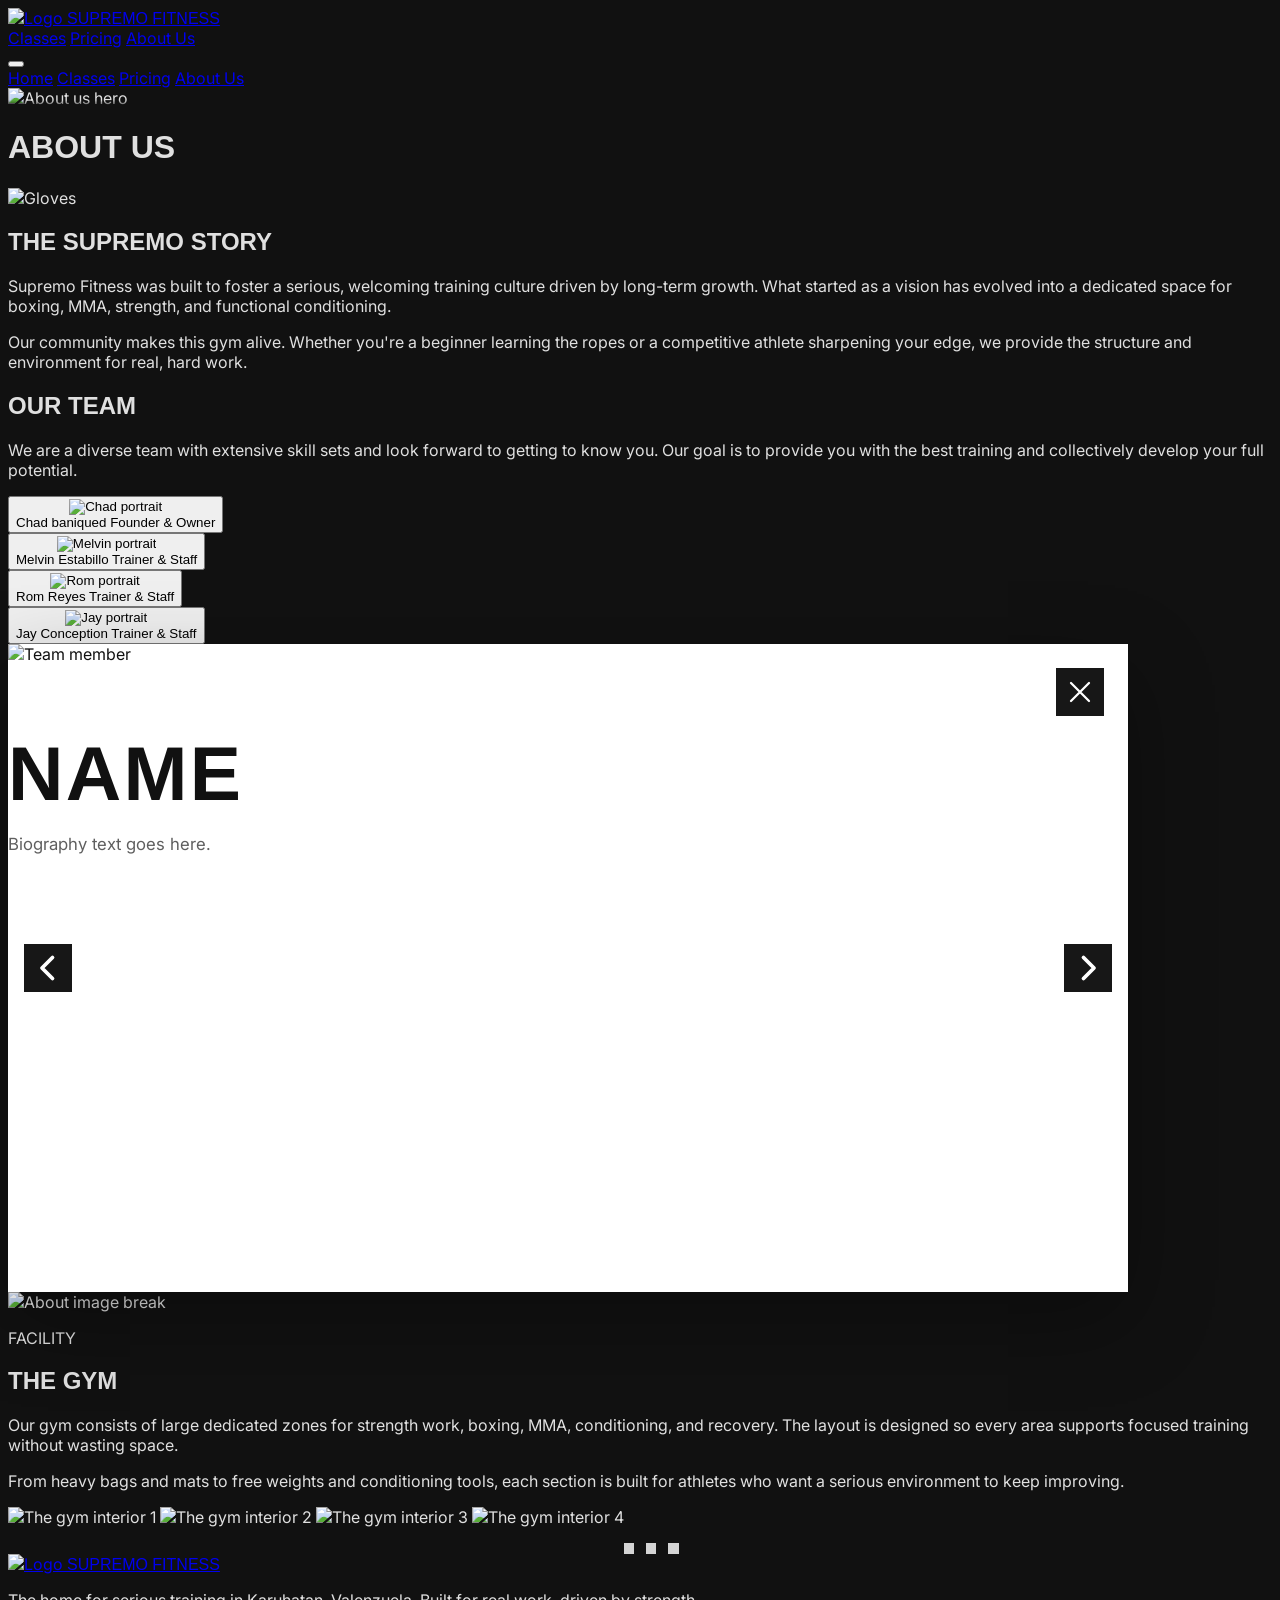
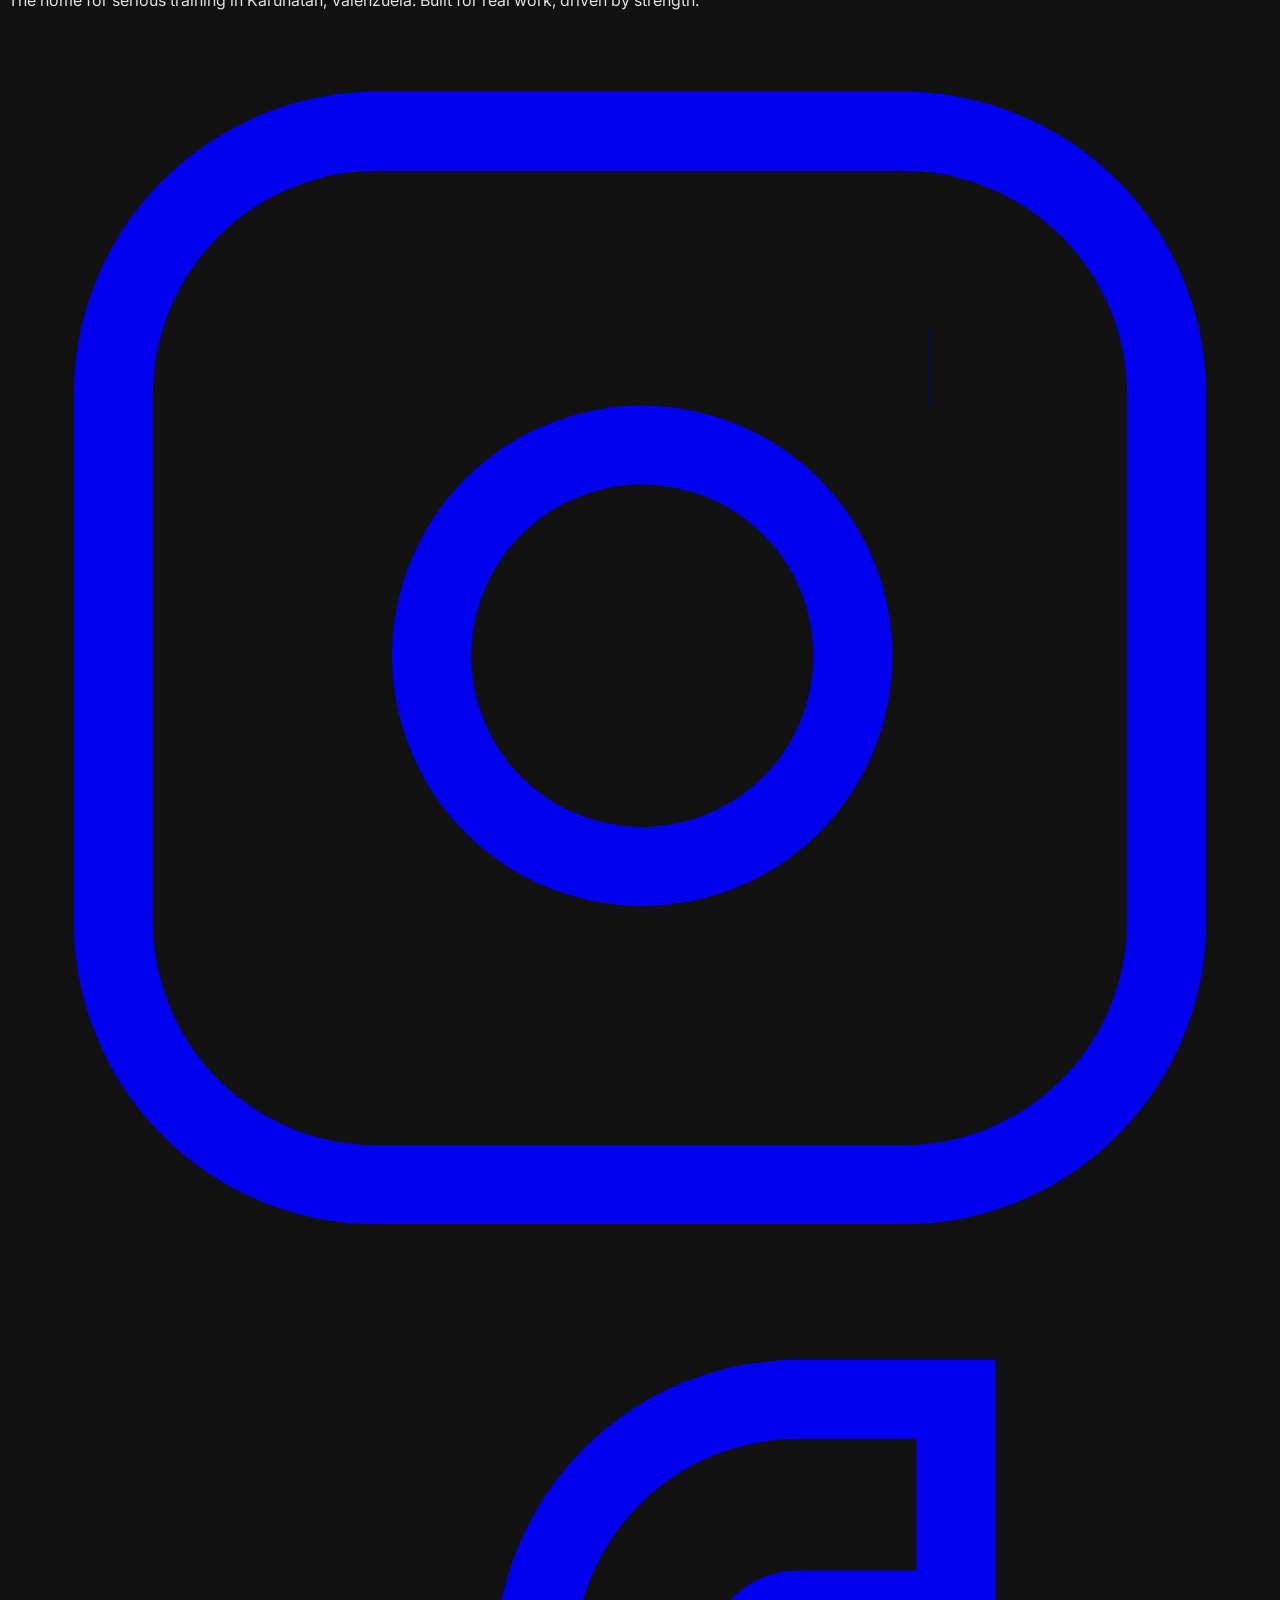
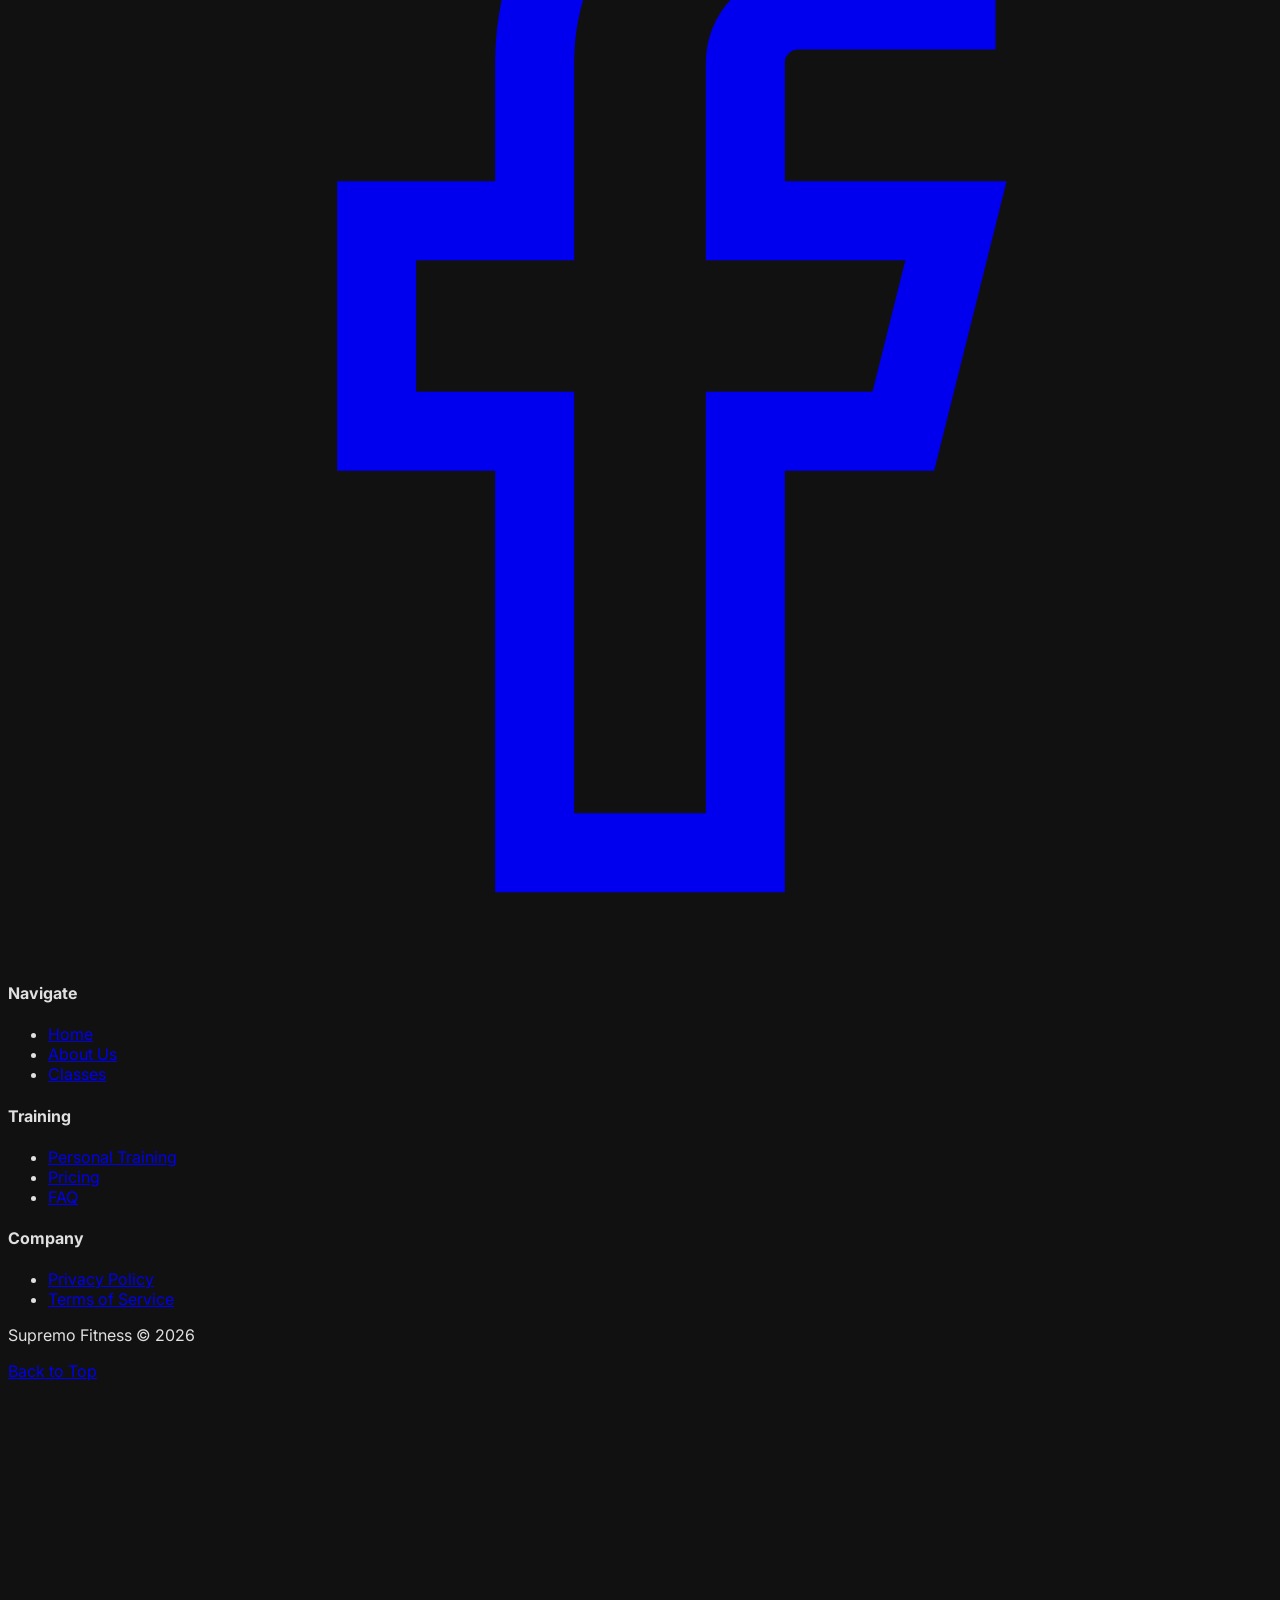
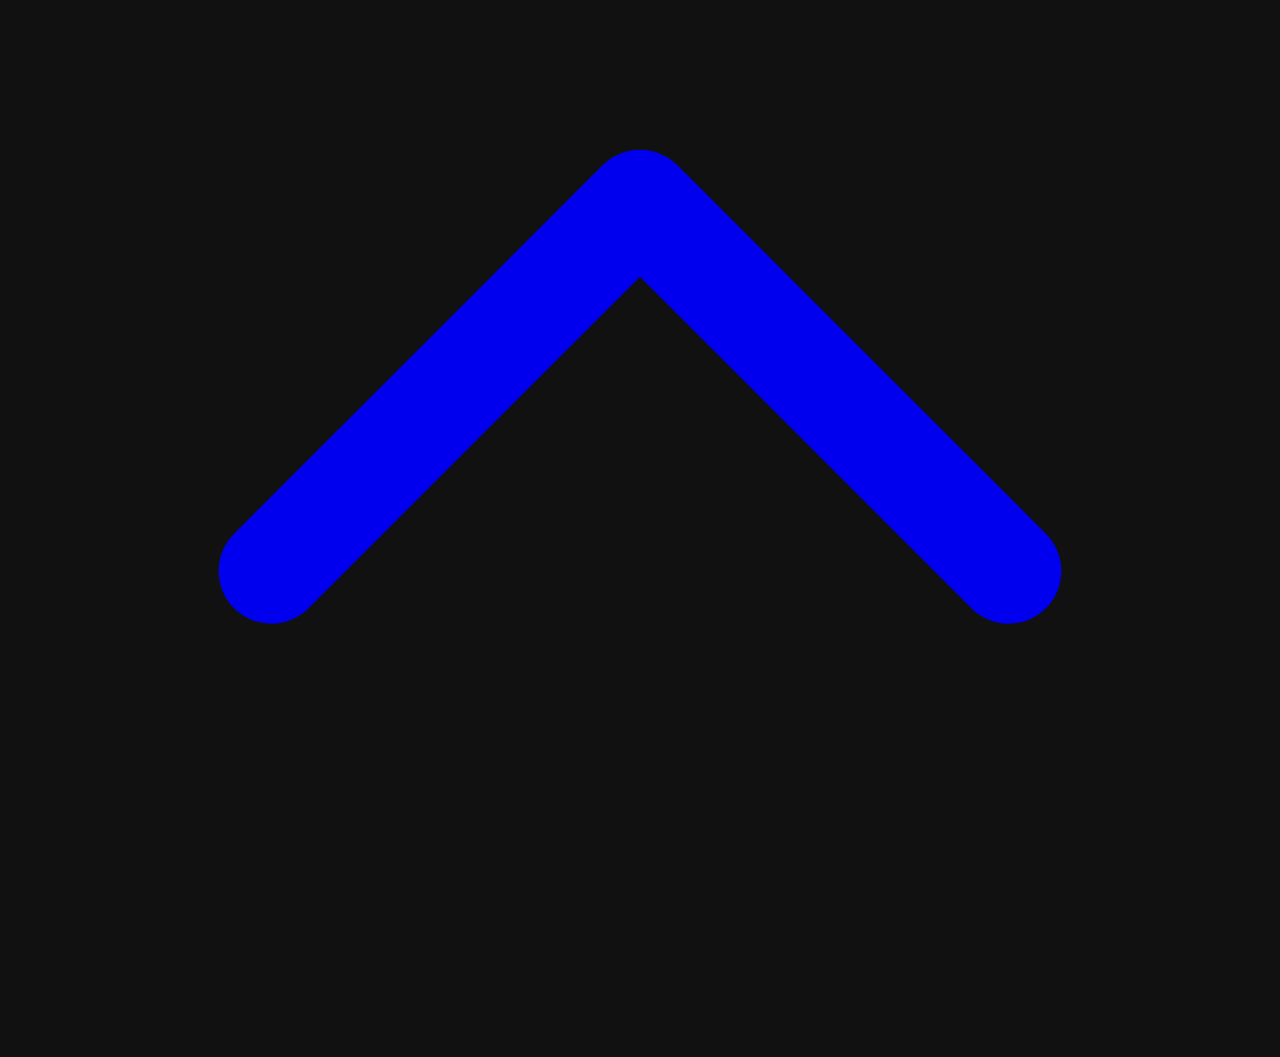
==== about.html @ 01bf1743 "GIT commit" ====
<!doctype html>
<html lang="en">
  <head>
    <meta charset="UTF-8" />
    <meta name="viewport" content="width=device-width, initial-scale=1.0" />
    <title>About Us | Supremo Fitness</title>

    <script src="https://cdn.tailwindcss.com"></script>

    <link
      href="https://fonts.googleapis.com/css2?family=Inter:wght@300;400;500;600;700;900&display=swap"
      rel="stylesheet"
    />

    <link rel="stylesheet" href="style.css" />

    <script src="main.js" defer></script>
  </head>
  <body
    class="antialiased relative z-0 bg-transparent text-white overflow-x-hidden"
  >
    <!-- Background Global Glows -->
    <div
      class="fixed inset-0 z-[-1] pointer-events-none overflow-hidden bg-[#111111]"
    >
      <div
        class="absolute top-[5%] left-[5%] w-[350px] md:w-[650px] h-[350px] md:h-[650px] bg-[#ff00a0] opacity-[0.06] rounded-full blur-[100px] md:blur-[140px] mix-blend-screen transform-gpu"
      ></div>
      <div
        class="absolute bottom-[5%] right-[5%] w-[350px] md:w-[650px] h-[350px] md:h-[650px] bg-[#00ffff] opacity-[0.06] rounded-full blur-[100px] md:blur-[140px] mix-blend-screen transform-gpu"
      ></div>
    </div>

    <header
      id="navbar"
      class="fixed top-0 left-0 w-full z-50 backdrop-blur-md text-white border-b border-white/10 transition-all duration-300 h-16 md:h-20"
    >
      <div class="w-full flex items-center justify-between h-full">
        <div
          class="flex-shrink-0 flex items-center h-full pl-6 md:pl-16 xl:pl-24"
        >
          <a
            href="index.html"
            class="flex items-center gap-3 hover:text-gray-300 transition-colors z-50 drop-shadow-[0_2px_4px_rgba(0,0,0,0.8)]"
          >
            <img
              src="img/logo.png"
              alt="Logo"
              class="w-10 md:w-12 h-auto object-contain"
            />
            <span
              class="font-kenyan text-2xl md:text-3xl tracking-widest uppercase whitespace-nowrap mt-1[text-shadow:_0_2px_8px_rgb(0_0_0_/_1)]"
              >SUPREMO FITNESS</span
            >
          </a>
        </div>
       <nav
          class="hidden lg:flex flex-1 justify-end items-center h-full space-x-12 pr-6 md:pr-16 xl:pr-24">
          <a
            href="index.html#classes"
            class="font-sans text-[15px] font-bold tracking-[0.1em] uppercase text-white hover:text-gray-300 transition-colors"
            >Classes</a
          >
          <a
            href="pricing.html"
            class="font-sans text-[15px] font-bold tracking-[0.1em] uppercase text-white hover:text-gray-300 transition-colors"
            >Pricing</a
          >
          <a
            href="about.html"
            class="font-sans text-[15px] font-bold tracking-[0.1em] uppercase text-white hover:text-gray-300 transition-colors"
            >About Us</a
          >
        </nav>


        <div class="flex lg:hidden items-center h-full pr-6 md:pr-16">
          <button
            id="nav-toggle"
            type="button"
            class="flex flex-col justify-center items-center w-8 h-8 space-y-1.5 focus:outline-none"
          >
            <span
              class="block w-6 h-[2px] bg-white transition-transform duration-300 origin-center"
            ></span>
            <span
              class="block w-6 h-[2px] bg-white transition-opacity duration-300"
            ></span>
            <span
              class="block w-6 h-[2px] bg-white transition-transform duration-300 origin-center"
            ></span>
          </button>
        </div>
      </div>
      <div
          id="nav-panel"
          class="absolute top-full left-0 w-full bg-black/95 backdrop-blur-md border-b border-white/10 hidden flex-col py-6 px-6 gap-6 shadow-xl rounded-none"
        >
          <a
            href="index.html"
            class="font-sans text-sm font-bold tracking-[0.1em] uppercase text-white hover:text-gray-300 block w-full text-center transition-colors"
            >Home</a
          >
          <a
            href="index.html#classes"
            class="font-sans text-sm font-bold tracking-[0.1em] uppercase text-white hover:text-gray-300 block w-full text-center transition-colors"
            >Classes</a
          >
          <a
            href="pricing.html"
            class="font-sans text-sm font-bold tracking-[0.1em] uppercase text-white hover:text-gray-300 block w-full text-center transition-colors"
            >Pricing</a
          >
          <a
            href="about.html"
            class="font-sans text-sm font-bold tracking-[0.1em] uppercase text-white hover:text-gray-300 block w-full text-center transition-colors"
            >About Us</a
          >
</div>
    </header>

    <!-- INTRO HERO -->
    <main
      class="relative h-screen min-h-[600px] w-full overflow-hidden flex items-center justify-center z-20"
    >
      <div
        class="absolute inset-0 z-0"
        style="
          -webkit-mask-image: linear-gradient(
            to bottom,
            rgba(0, 0, 0, 1) 60%,
            rgba(0, 0, 0, 0) 100%
          );
          mask-image: linear-gradient(
            to bottom,
            rgba(0, 0, 0, 1) 60%,
            rgba(0, 0, 0, 0) 100%
          );
        "
      >
        <img
          src="img/supremo.jpg"
          alt="About us hero"
          class="w-full h-full object-cover grayscale opacity-[0.35]"
        />
      </div>
      <div
        class="w-full px-8 md:px-16 xl:px-24 z-20 relative flex flex-col items-center text-center mt-12"
      >
        <h1
          class="font-kenyan text-[7rem] sm:text-[9rem] md:text-[11rem] lg:text-[14rem] leading-none uppercase tracking-wider drop-shadow-2xl"
        >
          ABOUT US
        </h1>
      </div>
    </main>

    <!-- NORMAL SIZED SUPREMO STORY SECTION -->
    <section class="py-16 md:py-24 w-full relative z-10 bg-transparent flex justify-center">
      <div class="w-full px-8 md:px-16 xl:px-24 relative z-10 max-w-[1400px]">
        <div
          class="grid grid-cols-1 lg:grid-cols-[0.8fr_1.2fr] gap-12 lg:gap-16 items-center"
        >
          <div class="relative w-full flex items-center justify-center lg:justify-end">
            <!-- Big Gloves -->
            <img
              src="img/bxgloves.png"
              alt="Gloves"
              class="w-full max-w-[28rem] md:max-w-[36rem] lg:max-w-[46rem] xl:max-w-[52rem] h-auto object-contain grayscale drop-shadow-[0_15px_30px_rgba(0,0,0,0.9)] transform hover:scale-105 transition-transform duration-700"
            />
          </div>
          <div
            class="text-left text-base md:text-lg text-gray-300 leading-relaxed font-medium space-y-6 drop-shadow-md w-full max-w-[800px] mx-auto lg:mx-0"
          >
            <!-- 1 Line Header via whitespace-nowrap -->
            <h2
              class="font-kenyan text-5xl md:text-6xl lg:text-[5.5rem] xl:text-[6.5rem] text-white uppercase tracking-wider mb-2 leading-[0.85] whitespace-nowrap"
            >
              THE SUPREMO STORY
            </h2>
            <p>
              Supremo Fitness was built to foster a serious, welcoming training culture driven by long-term growth. What started as a vision has evolved into a dedicated space for boxing, MMA, strength, and functional conditioning.
            </p>
            <p>
              Our community makes this gym alive. Whether you're a beginner learning the ropes or a competitive athlete sharpening your edge, we provide the structure and environment for real, hard work.
            </p>
          </div>
        </div>
      </div>
    </section>

    <!-- OUR TEAM: ENHANCED MONOCHROME HIERARCHY CHART SECTION -->
    <section class="py-24 md:py-32 w-full relative z-10 border-t border-white/10 bg-transparent overflow-hidden">
      <div class="w-full px-8 md:px-16 xl:px-24 relative z-10">
        <div class="text-center mb-20 md:mb-32 flex flex-col items-center">
          <h2 class="font-kenyan text-6xl md:text-8xl lg:text-[9rem] uppercase tracking-wider leading-[0.85] text-white drop-shadow-lg mb-8">
            OUR TEAM
          </h2>
          <p class="text-center text-gray-300 text-sm md:text-xl leading-relaxed font-sans max-w-4xl font-medium drop-shadow-md">
            We are a diverse team with extensive skill sets and look forward to
            getting to know you. Our goal is to provide you with the best
            training and collectively develop your full potential.
          </p>
        </div>

        <!-- SCALED-UP MONOCHROME HIERARCHY TREE LAYOUT -->
        <div class="flex flex-col md:flex-row items-center justify-center w-full max-w-[1400px] mx-auto mt-12 relative">
            
            <!-- Left Branch: Owner Level -->
            <div class="flex flex-col items-center md:items-end w-full md:w-1/2 relative md:pr-[80px] lg:pr-[120px] z-10">
                
                <button
                  type="button"
                  class="group relative w-[280px] md:w-[320px] lg:w-[420px] h-[100px] lg:h-[130px] flex items-center bg-[#0a0a0a] border border-white/10 hover:border-white/50 rounded-full shadow-2xl hover:shadow-[0_0_30px_rgba(255,255,255,0.15)] transition-all duration-300 ml-[50px] lg:ml-[70px] md:ml-0 focus:outline-none z-10 cursor-pointer"
                  data-team-card
                  data-name="Chad baniqued"
                  data-image="img/logo.png"
                  data-bio="keeps the front of house running smoothly and helps create the welcoming atmosphere members feel the moment they walk in. His background gives him a practical understanding of what members need before and after training."
                >
                  <div class="absolute -left-[50px] lg:-left-[70px] w-[100px] lg:w-[140px] h-[100px] lg:h-[140px] rounded-full border-[5px] border-[#0a0a0a] bg-black overflow-hidden shadow-[0_0_25px_rgba(0,0,0,0.9)] group-hover:border-white/50 transition-all duration-300 z-20">
                    <img src="img/bxgloves.png" alt="Chad portrait" class="w-full h-full object-cover grayscale opacity-80 group-hover:scale-110 group-hover:opacity-100 transition-all duration-500" />
                  </div>
                  <div class="pl-[65px] lg:pl-[95px] pr-8 flex flex-col items-start w-full text-left">
                    <span class="font-kenyan text-3xl md:text-4xl lg:text-5xl text-white uppercase tracking-wider group-hover:text-gray-200 transition-colors drop-shadow-md leading-none mt-2 lg:mt-3">Chad baniqued</span>
                    <span class="font-sans text-xs lg:text-sm font-bold text-gray-400 uppercase tracking-widest mt-1 lg:mt-2">Founder & Owner</span>
                  </div>
                </button>

                <!-- Horizontal Connector Out (Desktop) -> Monochrome -->
                <div class="hidden md:block absolute right-0 top-1/2 w-[80px] lg:w-[120px] h-[2px] bg-white/20 transform -translate-y-1/2 z-0"></div>
            </div>

            <!-- Vertical Connector Drop (Mobile) -> Monochrome -->
            <div class="w-[2px] h-[60px] bg-white/20 block md:hidden z-0"></div>

            <!-- Right Branch: Staff Level -->
            <div class="flex flex-col gap-10 lg:gap-14 w-full md:w-1/2 relative md:pl-[80px] lg:pl-[120px] z-10 items-center md:items-start">
                
                <!-- Central Vertical Trunk Spanning Staff (Desktop) -> Monochrome -->
                <div class="hidden md:block absolute left-0 top-[50px] lg:top-[65px] bottom-[50px] lg:bottom-[65px] w-[2px] bg-white/20 z-0"></div>

                <!-- Staff 1 -->
                <div class="relative flex justify-start w-full max-w-[280px] md:max-w-[320px] lg:max-w-[420px]">
                    <!-- Entry Line -> Monochrome -->
                    <div class="hidden md:block absolute left-[-80px] lg:left-[-120px] top-1/2 w-[80px] lg:w-[120px] h-[2px] bg-white/20 transform -translate-y-1/2 z-0"></div>
                    <button
                      type="button"
                      class="group relative w-[280px] md:w-[320px] lg:w-[420px] h-[100px] lg:h-[130px] flex items-center bg-[#0a0a0a] border border-white/10 hover:border-white/50 rounded-full shadow-2xl hover:shadow-[0_0_30px_rgba(255,255,255,0.15)] transition-all duration-300 ml-[50px] lg:ml-0 focus:outline-none z-10 cursor-pointer"
                      data-team-card
                      data-name="Melvin Estabillo"
                      data-image="https://scontent.fmnl4-2.fna.fbcdn.net/v/t39.30808-6/472746939_578091061742026_5169691273355289058_n.jpg?_nc_cat=101&ccb=1-7&_nc_sid=7b2446&_nc_eui2=AeHYXpkW_9f6Zp91gslN4RQ8Jv5IPyKZNZMm_kg_Ipk1k_-voFbYNQ7J9hvrSHS4xQ876kn_vfJ6fd6lXpwUfIzc&_nc_ohc=zIojsheUjLMQ7kNvwGf2DQ-&_nc_oc=Adp5wdl2ND1icN0a1R81HxekmaBbyF5_YkauD4XPSEAddzTMTmejMzD8rr6DqibgxQRFjGfwdN5nG4nVXtBDduo-&_nc_zt=23&_nc_ht=scontent.fmnl4-2.fna&_nc_gid=lKbxPa8FsU5R_qfissStaQ&_nc_ss=7b2a8&oh=00_Af1y81Q2TGRZ2r8MLYeOFEzrgS5CG5nyN_t2CjRnlh1xIg&oe=69F2912C"
                      data-bio="brings an athlete-first coaching approach shaped by years of training and competition. He helps members sharpen technique, build confidence, and move with more intent in every session."
                    >
                      <div class="absolute -left-[50px] lg:-left-[70px] w-[100px] lg:w-[140px] h-[100px] lg:h-[140px] rounded-full border-[5px] border-[#0a0a0a] bg-black overflow-hidden shadow-[0_0_25px_rgba(0,0,0,0.9)] group-hover:border-white/50 transition-all duration-300 z-20">
                        <img src="https://scontent.fmnl4-2.fna.fbcdn.net/v/t39.30808-6/472746939_578091061742026_5169691273355289058_n.jpg?_nc_cat=101&ccb=1-7&_nc_sid=7b2446&_nc_eui2=AeHYXpkW_9f6Zp91gslN4RQ8Jv5IPyKZNZMm_kg_Ipk1k_-voFbYNQ7J9hvrSHS4xQ876kn_vfJ6fd6lXpwUfIzc&_nc_ohc=zIojsheUjLMQ7kNvwGf2DQ-&_nc_oc=Adp5wdl2ND1icN0a1R81HxekmaBbyF5_YkauD4XPSEAddzTMTmejMzD8rr6DqibgxQRFjGfwdN5nG4nVXtBDduo-&_nc_zt=23&_nc_ht=scontent.fmnl4-2.fna&_nc_gid=lKbxPa8FsU5R_qfissStaQ&_nc_ss=7b2a8&oh=00_Af1y81Q2TGRZ2r8MLYeOFEzrgS5CG5nyN_t2CjRnlh1xIg&oe=69F2912C" alt="Melvin portrait" class="w-full h-full object-cover grayscale opacity-80 group-hover:scale-110 group-hover:opacity-100 transition-all duration-500" />
                      </div>
                      <div class="pl-[65px] lg:pl-[95px] pr-8 flex flex-col items-start w-full text-left">
                      <span class="font-kenyan text-2xl md:text-3xl lg:text-4xl text-white uppercase tracking-wider group-hover:text-gray-200 transition-colors drop-shadow-md leading-none mt-2 lg:mt-3 whitespace-nowrap">Melvin Estabillo</span>
                        <span class="font-sans text-xs lg:text-sm font-bold text-gray-400 uppercase tracking-widest mt-1 lg:mt-2">Trainer & Staff</span>
                      </div>
                    </button>
                </div>

                <!-- Staff 2 -->
                <div class="relative flex justify-start w-full max-w-[280px] md:max-w-[320px] lg:max-w-[420px]">
                    <!-- Entry Line -> Monochrome -->
                    <div class="hidden md:block absolute left-[-80px] lg:left-[-120px] top-1/2 w-[80px] lg:w-[120px] h-[2px] bg-white/20 transform -translate-y-1/2 z-0"></div>
                    <button
                      type="button"
                      class="group relative w-[280px] md:w-[320px] lg:w-[420px] h-[100px] lg:h-[130px] flex items-center bg-[#0a0a0a] border border-white/10 hover:border-white/50 rounded-full shadow-2xl hover:shadow-[0_0_30px_rgba(255,255,255,0.15)] transition-all duration-300 ml-[50px] lg:ml-0 focus:outline-none z-10 cursor-pointer"
                      data-team-card
                      data-name="Rom Reyes"
                      data-image="https://scontent.fmnl8-3.fna.fbcdn.net/v/t39.30808-6/322349575_1217681342490625_5485333016449740874_n.jpg?_nc_cat=105&ccb=1-7&_nc_sid=1d70fc&_nc_eui2=AeGZFgiYz9vAKqRBeo32k_vGp-rA620b2dmn6sDrbRvZ2RhyRP7UC5f4tW-IqNMYqBNaC-_G2g4m4CsMWOUYKFi5&_nc_ohc=IvA1svaZwOkQ7kNvwFQxobP&_nc_oc=AdrnUYBIc01BXxtEp99Tyht0m4gBLpCzI5YtgMHYihOaQn-hoScfDhcNz1PtBvaeiDM&_nc_zt=23&_nc_ht=scontent.fmnl8-3.fna&_nc_gid=HMMbVv6drsv6wWffbZny3g&_nc_ss=7b2a8&oh=00_Af2Vd_LGhQ-YO2fL97ullzlQCplkDrlcd1_eqrxiQ0uppQ&oe=69F7546F"
                      data-bio="brings an extensive background in functional strength and conditioning. He focuses on building a solid foundation of mobility and power, ensuring members can push their limits safely and effectively."
                    >
                      <div class="absolute -left-[50px] lg:-left-[70px] w-[100px] lg:w-[140px] h-[100px] lg:h-[140px] rounded-full border-[5px] border-[#0a0a0a] bg-black overflow-hidden shadow-[0_0_25px_rgba(0,0,0,0.9)] group-hover:border-white/50 transition-all duration-300 z-20">
                        <img src="https://scontent.fmnl8-3.fna.fbcdn.net/v/t39.30808-6/322349575_1217681342490625_5485333016449740874_n.jpg?_nc_cat=105&ccb=1-7&_nc_sid=1d70fc&_nc_eui2=AeGZFgiYz9vAKqRBeo32k_vGp-rA620b2dmn6sDrbRvZ2RhyRP7UC5f4tW-IqNMYqBNaC-_G2g4m4CsMWOUYKFi5&_nc_ohc=IvA1svaZwOkQ7kNvwFQxobP&_nc_oc=AdrnUYBIc01BXxtEp99Tyht0m4gBLpCzI5YtgMHYihOaQn-hoScfDhcNz1PtBvaeiDM&_nc_zt=23&_nc_ht=scontent.fmnl8-3.fna&_nc_gid=HMMbVv6drsv6wWffbZny3g&_nc_ss=7b2a8&oh=00_Af2Vd_LGhQ-YO2fL97ullzlQCplkDrlcd1_eqrxiQ0uppQ&oe=69F7546F" alt="Rom portrait" class="w-full h-full object-cover grayscale opacity-80 group-hover:scale-110 group-hover:opacity-100 transition-all duration-500" />
                      </div>
                      <div class="pl-[65px] lg:pl-[95px] pr-8 flex flex-col items-start w-full text-left">
                        <span class="font-kenyan text-3xl md:text-4xl lg:text-5xl text-white uppercase tracking-wider group-hover:text-gray-200 transition-colors drop-shadow-md leading-none mt-2 lg:mt-3">Rom Reyes</span>
                        <span class="font-sans text-xs lg:text-sm font-bold text-gray-400 uppercase tracking-widest mt-1 lg:mt-2">Trainer & Staff</span>
                      </div>
                    </button>
                </div>

                <!-- Staff 3 -->
                <div class="relative flex justify-start w-full max-w-[280px] md:max-w-[320px] lg:max-w-[420px]">
                    <!-- Entry Line -> Monochrome -->
                    <div class="hidden md:block absolute left-[-80px] lg:left-[-120px] top-1/2 w-[80px] lg:w-[120px] h-[2px] bg-white/20 transform -translate-y-1/2 z-0"></div>
                    <button
                      type="button"
                      class="group relative w-[280px] md:w-[320px] lg:w-[420px] h-[100px] lg:h-[130px] flex items-center bg-[#0a0a0a] border border-white/10 hover:border-white/50 rounded-full shadow-2xl hover:shadow-[0_0_30px_rgba(255,255,255,0.15)] transition-all duration-300 ml-[50px] lg:ml-0 focus:outline-none z-10 cursor-pointer"
                      data-team-card
                      data-name="Jay Conception"
                      data-image="img/bxgloves.png"
                      data-bio="combines intensity and clarity in his coaching style. He works closely with members on discipline, progression, and training consistency so effort turns into visible results."
                    >
                      <div class="absolute -left-[50px] lg:-left-[70px] w-[100px] lg:w-[140px] h-[100px] lg:h-[140px] rounded-full border-[5px] border-[#0a0a0a] bg-black overflow-hidden shadow-[0_0_25px_rgba(0,0,0,0.9)] group-hover:border-white/50 transition-all duration-300 z-20">
                        <img src="https://scontent.fmnl4-2.fna.fbcdn.net/v/t39.30808-6/472746939_578091061742026_5169691273355289058_n.jpg?_nc_cat=101&ccb=1-7&_nc_sid=7b2446&_nc_eui2=AeHYXpkW_9f6Zp91gslN4RQ8Jv5IPyKZNZMm_kg_Ipk1k_-voFbYNQ7J9hvrSHS4xQ876kn_vfJ6fd6lXpwUfIzc&_nc_ohc=zIojsheUjLMQ7kNvwGf2DQ-&_nc_oc=Adp5wdl2ND1icN0a1R81HxekmaBbyF5_YkauD4XPSEAddzTMTmejMzD8rr6DqibgxQRFjGfwdN5nG4nVXtBDduo-&_nc_zt=23&_nc_ht=scontent.fmnl4-2.fna&_nc_gid=lKbxPa8FsU5R_qfissStaQ&_nc_ss=7b2a8&oh=00_Af1y81Q2TGRZ2r8MLYeOFEzrgS5CG5nyN_t2CjRnlh1xIg&oe=69F2912C" alt="Jay portrait" class="w-full h-full object-cover grayscale opacity-80 group-hover:scale-110 group-hover:opacity-100 transition-all duration-500" />
                      </div>
                      <div class="pl-[65px] lg:pl-[95px] pr-8 flex flex-col items-start w-full text-left">
                        <span class="font-kenyan text-3xl md:text-4xl lg:text-5xl text-white uppercase tracking-wider group-hover:text-gray-200 transition-colors drop-shadow-md leading-none mt-2 lg:mt-3">Jay Conception</span>
                        <span class="font-sans text-xs lg:text-sm font-bold text-gray-400 uppercase tracking-widest mt-1 lg:mt-2">Trainer & Staff</span>
                      </div>
                    </button>
                </div>

            </div>
        </div>
      </div>
    </section>

    <!-- PERFECTED MODAL SECTION (TRANSPARENT BG & SMALLER PANEL) -->
    <div
      id="team-modal"
      class="fixed inset-0 z-[100] hidden items-center justify-center bg-black/60 backdrop-blur-md p-4 sm:p-6 lg:p-8"
      aria-hidden="true"
    >
      <!-- Main Content Card -->
      <div
        class="team-modal-panel relative w-full max-w-[85vw] sm:max-w-[380px] md:max-w-4xl lg:max-w-5xl bg-[#111111]/95 border border-white/10 shadow-2xl max-h-[85vh] overflow-y-auto rounded-2xl flex flex-col md:flex-row pb-20 md:pb-0 z-40 backdrop-blur-sm"
        role="dialog"
        aria-modal="true"
        aria-labelledby="modal-name"
      >
        <!-- Close Button -->
        <button
          type="button"
          class="team-modal-close absolute top-3 right-3 md:top-6 md:right-6 z-50 text-gray-400 hover:text-white bg-black/50 hover:bg-black p-2 rounded-full border border-white/10 transition-all focus:outline-none shadow-lg"
          data-team-close
          aria-label="Close team modal"
        >
          <svg xmlns="http://www.w3.org/2000/svg" class="h-5 w-5 md:h-6 md:w-6" fill="none" viewBox="0 0 24 24" stroke="currentColor">
            <path stroke-linecap="round" stroke-linejoin="round" stroke-width="1.5" d="M6 18L18 6M6 6l12 12" />
          </svg>
        </button>

        <div class="w-full flex flex-col md:flex-row items-center gap-4 md:gap-12 p-5 pt-12 md:p-12 lg:p-16">
            <!-- Image Area: Smaller on mobile -->
            <div class="w-36 sm:w-40 md:w-2/5 aspect-[4/5] border border-white/10 bg-black flex-shrink-0 relative shadow-[0_0_20px_rgba(0,0,0,0.5)] overflow-hidden rounded-xl">
              <img
                id="modal-image"
                src=""
                alt="Team member"
                class="team-modal-image w-full h-full object-cover object-top grayscale opacity-90"
              />
            </div>
            
            <!-- Text Area -->
            <div class="w-full md:w-3/5 flex flex-col justify-center text-center md:text-left">
              <h3
                id="modal-name"
                class="team-modal-name font-kenyan text-4xl sm:text-5xl md:text-[5rem] lg:text-[6rem] uppercase text-white mb-2 md:mb-5 tracking-wider leading-none"
              >
                Name
              </h3>
              <p
                id="modal-bio"
                class="team-modal-bio font-sans text-xs sm:text-sm md:text-lg text-gray-300 leading-relaxed mx-auto md:mx-0 max-w-xl"
              >
                Biography text goes here.
              </p>
            </div>
        </div>

        <!-- Previous Button -->
        <button
          type="button"
          class="team-modal-nav team-modal-nav-prev absolute bottom-5 left-[calc(50%-3.5rem)] md:fixed md:bottom-auto md:top-1/2 md:left-4 lg:left-12 md:-translate-y-1/2 z-50 text-white bg-black/60 hover:bg-black p-3 md:p-4 border border-white/10 hover:border-white/50 rounded-full transition-all focus:outline-none shadow-[0_5px_15px_rgba(0,0,0,0.5)]"
          data-team-prev
          aria-label="Previous team member"
        >
          <svg xmlns="http://www.w3.org/2000/svg" class="h-4 w-4 md:h-6 md:w-6" fill="none" viewBox="0 0 24 24" stroke="currentColor">
            <path stroke-linecap="round" stroke-linejoin="round" stroke-width="2.5" d="M15 19l-7-7 7-7" />
          </svg>
        </button>

        <!-- Next Button -->
        <button
          type="button"
          class="team-modal-nav team-modal-nav-next absolute bottom-5 right-[calc(50%-3.5rem)] md:fixed md:bottom-auto md:top-1/2 md:right-4 lg:right-12 md:-translate-y-1/2 z-50 text-white bg-black/60 hover:bg-black p-3 md:p-4 border border-white/10 hover:border-white/50 rounded-full transition-all focus:outline-none shadow-[0_5px_15px_rgba(0,0,0,0.5)]"
          data-team-next
          aria-label="Next team member"
        >
          <svg xmlns="http://www.w3.org/2000/svg" class="h-4 w-4 md:h-6 md:w-6" fill="none" viewBox="0 0 24 24" stroke="currentColor">
            <path stroke-linecap="round" stroke-linejoin="round" stroke-width="2.5" d="M9 5l7 7-7 7" />
          </svg>
        </button>

      </div>
    </div>

    <div
      class="w-full h-[60vh] md:h-[80vh] relative overflow-hidden z-10 border-t border-white/10 bg-transparent"
    >
      <img
        src="img/logo.png"
        class="absolute inset-0 w-full h-full object-cover grayscale opacity-90 object-center"
        alt="About image break"
      />
    </div>

    <section
      class="py-24 md:py-32 w-full relative z-10 border-t border-white/10 bg-transparent"
    >
      <div class="w-full px-8 md:px-16 xl:px-24">
        <div
          class="bg-[#0a0a0a] border border-white/10 grid grid-cols-1 lg:grid-cols-2"
        >
          <div class="p-12 md:p-16 xl:p-24 flex flex-col justify-center">
            <p
              class="font-sans text-xs md:text-sm tracking-[0.2em] uppercase text-gray-400 mb-6"
            >
              FACILITY
            </p>
            <h2
              class="font-kenyan text-7xl md:text-8xl xl:text-[9rem] leading-[0.85] uppercase tracking-wider mb-8"
            >
              THE GYM
            </h2>
            <div
              class="text-left text-base md:text-lg text-gray-300 leading-relaxed font-medium space-y-6"
            >
              <p>
                Our gym consists of large dedicated zones for strength work,
                boxing, MMA, conditioning, and recovery. The layout is designed
                so every area supports focused training without wasting space.
              </p>
              <p>
                From heavy bags and mats to free weights and conditioning tools,
                each section is built for athletes who want a serious
                environment to keep improving.
              </p>
            </div>
          </div>

          <div
            class="min-h-[500px] md:min-h-full flex flex-col justify-end items-center p-8 border-t lg:border-t-0 lg:border-l border-white/10"
          >
            <!-- In-update ang mga FB links to high-quality Unsplash gym photos -->
            <div class="relative w-full h-[400px] md:h-full">
              <img
                src="img/12.jpg"
                alt="The gym interior 1"
                class="gym-slide absolute inset-0 w-full h-full object-cover grayscale transition-opacity duration-500 opacity-100 z-10"
              />
              <img
                src="img/11.jpg"
                alt="The gym interior 2"
                class="gym-slide absolute inset-0 w-full h-full object-cover grayscale transition-opacity duration-500 opacity-0 z-0"
              />
              <img
                src="img/13.jpg"
                alt="The gym interior 3"
                class="gym-slide absolute inset-0 w-full h-full object-cover grayscale transition-opacity duration-500 opacity-0 z-0"
              />
              <img
                src="img/14.jpg"
                alt="The gym interior 4"
                class="gym-slide absolute inset-0 w-full h-full object-cover grayscale transition-opacity duration-500 opacity-0 z-0"
              />
            </div>

            <div class="dot-pager flex justify-center mt-6 gap-3 z-20">
              <button
                type="button"
                class="gym-dot active w-2.5 h-2.5 bg-white"
                aria-label="Slide 1"
              ></button>
              <button
                type="button"
                class="gym-dot w-2.5 h-2.5 bg-white/40 hover:bg-white/80 transition-colors"
                aria-label="Slide 2"
              ></button>
              <button
                type="button"
                class="gym-dot w-2.5 h-2.5 bg-white/40 hover:bg-white/80 transition-colors"
                aria-label="Slide 3"
              ></button>
              <button
                type="button"
                class="gym-dot w-2.5 h-2.5 bg-white/40 hover:bg-white/80 transition-colors"
                aria-label="Slide 4"
              ></button>
            </div>
          </div>
        </div>
      </div>
    </section>

    <footer
      class="text-white border-t border-white/10 relative z-10 bg-black font-sans"
    >
      <div class="w-full px-8 md:px-16 xl:px-24 py-16 md:py-24">
        <div class="grid grid-cols-1 lg:grid-cols-[1fr_1.5fr] gap-12 lg:gap-16">
          <div
            class="flex flex-col items-center lg:items-start text-center lg:text-left"
          >
            <a
              href="index.html"
              class="flex items-center gap-4 mb-6 hover:opacity-80 transition-opacity"
            >
              <img
                src="img/logo.png"
                alt="Logo"
                class="w-12 h-auto"
              />
              <span class="font-kenyan text-4xl tracking-widest uppercase mt-1"
                >SUPREMO FITNESS</span
              >
            </a>
            <p class="text-gray-400 text-sm leading-relaxed max-w-sm mb-8">
              The home for serious training in Karuhatan, Valenzuela. Built for
              real work, driven by strength.
            </p>
            <div class="flex items-center gap-6">
              <a
                href="https://www.instagram.com/supremofitness/"
                class="text-gray-400 hover:text-white transition-colors"
                aria-label="Instagram"
              >
                <svg
                  class="w-6 h-6"
                  fill="none"
                  stroke="currentColor"
                  stroke-width="1.5"
                  viewBox="0 0 24 24"
                >
                  <rect x="2" y="2" width="20" height="20" rx="5" ry="5"></rect>
                  <path
                    d="M16 11.37A4 4 0 1 1 12.63 8 4 4 0 0 1 16 11.37z"
                  ></path>
                  <line x1="17.5" y1="6.5" x2="17.51" y2="6.5"></line>
                </svg>
              </a>

              <a
                href="https://www.facebook.com/profile.php?id=100086234115223"
                class="text-gray-400 hover:text-white transition-colors"
                aria-label="Facebook"
              >
                <svg
                  class="w-6 h-6"
                  fill="none"
                  stroke="currentColor"
                  stroke-width="1.5"
                  viewBox="0 0 24 24"
                >
                  <path
                    d="M18 2h-3a5 5 0 0 0-5 5v3H7v4h3v8h4v-8h3l1-4h-4V7a1 1 0 0 1 1-1h3z"
                  ></path>
                </svg>
              </a>
            </div>
          </div>

          <div class="w-full grid grid-cols-2 md:grid-cols-3 gap-8">
            <div>
              <h4
                class="text-sm font-bold uppercase tracking-[0.15em] text-gray-400 mb-6"
              >
                Navigate
              </h4>
              <ul class="space-y-4 text-base">
                <li>
                  <a
                    href="index.html"
                    class="hover:text-gray-300 transition-colors"
                    >Home</a
                  >
                </li>
                <li>
                  <a
                    href="about.html"
                    class="hover:text-gray-300 transition-colors"
                    >About Us</a
                  >
                </li>
                <li>
                  <a
                    href="index.html#classes"
                    class="hover:text-gray-300 transition-colors"
                    >Classes</a
                  >
                </li>
              </ul>
            </div>
            <div>
              <h4
                class="text-sm font-bold uppercase tracking-[0.15em] text-gray-400 mb-6"
              >
                Training
              </h4>
              <ul class="space-y-4 text-base">
                <li>
                  <a href="index.html#classes" class="hover:text-gray-300 transition-colors"
                    >Personal Training</a
                  >
                </li>
                <li>
                  <a href="index.html#pricing" class="hover:text-gray-300 transition-colors"
                    >Pricing</a
                  >
                </li>
                <li>
                  <a href="index.html#faq" class="hover:text-gray-300 transition-colors"
                    >FAQ</a
                  >
                </li>
              </ul>
            </div>
            <div>
              <h4
                class="text-sm font-bold uppercase tracking-[0.15em] text-gray-400 mb-6"
              >
                Company
              </h4>
              <ul class="space-y-4 text-base">
                <li>
                  <a href="privacy.html" class="hover:text-gray-300 transition-colors"
                    >Privacy Policy</a
                  >
                </li>
                <li>
                  <a href="terms.html" class="hover:text-gray-300 transition-colors"
                    >Terms of Service</a
                  >
                </li>
              </ul>
            </div>
          </div>
        </div>

        <div
          class="mt-16 pt-8 border-t border-white/10 flex justify-between items-center"
        >
          <p class="text-gray-500 text-sm">Supremo Fitness &copy; 2026</p>
          <a
            href="#navbar"
            onclick="document.documentElement.scrollTop = 0; document.body.scrollTop = 0; window.scrollTo({top: 0, behavior: 'smooth'}); return false;"
            class="text-gray-400 hover:text-white transition-colors flex items-center gap-2 text-sm font-bold uppercase tracking-widest cursor-pointer"
          >
            Back to Top
            <svg
              class="w-4 h-4"
              fill="none"
              stroke="currentColor"
              stroke-width="2"
              viewBox="0 0 24 24"
            >
              <path
                stroke-linecap="round"
                stroke-linejoin="round"
                d="M5 15l7-7 7 7"
              ></path>
            </svg>
          </a>
        </div>
      </div>
    </footer>
  </body>
</html>
---- style.css ----
@font-face {
  font-family: "Kenyan Coffee";
  src: url("./assets/KenyanCoffee-Bold.otf") format("opentype");
  font-weight: bold;
  font-style: normal;
  font-display: swap;
}

html {
  scroll-behavior: smooth;
}

body {
  font-family: "Inter", sans-serif;
  background-color: #111111;
  color: #e0e0e0;
  overflow-x: hidden;
}

.font-kenyan {
  font-family: "Kenyan Coffee", sans-serif;
}

.hero-grayscale {
  filter: grayscale(100%) contrast(120%) brightness(80%);
  object-fit: cover;
}

.bg-grayscale {
  filter: grayscale(100%) contrast(110%) brightness(70%);
}

.section-title-wrap {
  position: relative;
  display: inline-block;
}

.section-title {
  position: relative;
  z-index: 1;
  font-family: "Kenyan Coffee", sans-serif;
  font-size: clamp(3.6rem, 10vw, 7rem);
  line-height: 0.9;
  letter-spacing: 0.015em;
  text-transform: uppercase;
  color: #0b0b0b;
}

.section-title.section-title-light {
  color: #ffffff;
}

.class-card-button {
  display: inline-flex;
  align-items: center;
  justify-content: center;
  margin-top: 1rem;
  padding: 0.8rem 1.3rem;
  border: 1px solid rgba(255, 255, 255, 0.75);
  color: #ffffff;
  font-size: 0.875rem;
  font-weight: 700;
  letter-spacing: 0.15em;
  text-transform: uppercase;
  opacity: 0;
  transform: translateY(14px);
  transition:
    opacity 0.35s ease,
    transform 0.35s ease,
    background 0.25s ease;
}

.class-card:hover .class-card-button {
  opacity: 1;
  transform: translateY(0);
}

.class-card-button:hover {
  background: rgba(255, 255, 255, 0.12);
}

.eyebrow-label,
.faq-eyebrow {
  display: flex;
  align-items: center;
  color: #9ca3af;
  font-size: 0.875rem;
  font-weight: 700;
  text-transform: uppercase;
  letter-spacing: 0.15em;
  line-height: 1.2;
}

.eyebrow-label {
  width: 100%;
}

.faq-title {
  font-family: "Kenyan Coffee", sans-serif;
  font-size: clamp(3rem, 9vw, 6.8rem);
  line-height: 0.9;
  letter-spacing: 0.03em;
  text-transform: uppercase;
  color: #ffffff;
}

.faq-item {
  display: flex;
  align-items: center;
  justify-content: space-between;
  gap: 1rem;
  width: 100%;
  min-height: 5.5rem;
  padding: 1.25rem 1.4rem;
  border: 1px solid rgba(255, 255, 255, 0.1);
  background: rgba(255, 255, 255, 0.05);
  color: #ffffff;
  transition:
    background 0.25s ease,
    transform 0.25s ease,
    border-color 0.25s ease;
}

.faq-entry {
  border: 1px solid rgba(255, 255, 255, 0.1);
  background: rgba(255, 255, 255, 0.05);
  border-radius: 1rem;
  overflow: hidden;
  transition:
    background 0.25s ease,
    border-color 0.25s ease;
}

.faq-entry:hover {
  background: rgba(255, 255, 255, 0.08);
  border-color: rgba(255, 255, 255, 0.16);
}

.faq-item:hover {
  transform: translateY(-2px);
}

.faq-entry.is-open .faq-item {
  transform: none;
}

.faq-question {
  font-family: "Inter", sans-serif;
  font-size: clamp(1.125rem, 2vw, 1.55rem);
  font-weight: 500;
  line-height: 1.3;
}

.faq-plus {
  width: 2.25rem;
  height: 2.25rem;
  border-radius: 999px;
  background: rgba(255, 255, 255, 0.92);
  color: #111111;
  display: inline-flex;
  align-items: center;
  justify-content: center;
  font-size: 1.45rem;
  line-height: 1;
  flex-shrink: 0;
  transition: transform 0.25s ease;
}

.faq-entry.is-open .faq-plus {
  transform: rotate(180deg);
}

.faq-answer {
  max-height: 0;
  overflow: hidden;
  transition: max-height 0.3s ease;
}

.faq-answer-inner {
  padding: 0 1.4rem 1.5rem;
  color: #9ca3af;
  font-size: 1.125rem;
  line-height: 1.75;
}

.feature-frame {
  position: relative;
  overflow: hidden;
  border-top: 1px solid rgba(255, 255, 255, 0.18);
  border-bottom: 1px solid rgba(255, 255, 255, 0.08);
}

.feature-frame::before {
  content: "";
  position: absolute;
  inset: 0;
  background: linear-gradient(90deg,
      rgba(0, 0, 0, 0.72) 0%,
      rgba(0, 0, 0, 0.35) 45%,
      rgba(0, 0, 0, 0.76) 100%);
  z-index: 1;
}

.feature-ghost {
  font-family: "Kenyan Coffee", sans-serif;
  font-size: clamp(4.5rem, 14vw, 11rem);
  line-height: 0.82;
  letter-spacing: 0.04em;
  text-transform: uppercase;
  color: rgba(255, 255, 255, 0.12);
}

.feature-title {
  font-family: "Kenyan Coffee", sans-serif;
  font-size: clamp(4rem, 11vw, 9rem);
  line-height: 0.86;
  letter-spacing: 0.02em;
  text-transform: uppercase;
}

.outline-button {
  display: inline-flex;
  align-items: center;
  justify-content: center;
  min-width: 18rem;
  min-height: 4.2rem;
  padding: 1rem 1.75rem;
  border: 1px solid rgba(255, 255, 255, 0.55);
  color: #ffffff;
  font-size: 1rem;
  font-weight: 700;
  letter-spacing: 0.15em;
  text-transform: uppercase;
  transition:
    background 0.25s ease,
    border-color 0.25s ease;
}

.outline-button:hover {
  background: rgba(255, 255, 255, 0.08);
  border-color: rgba(255, 255, 255, 0.85);
}

.service-card {
  min-height: 42rem;
}

.page-view {
  display: none;
  animation: fadeIn 0.4s ease-out;
}

.page-view.is-active {
  display: block;
}

@keyframes fadeIn {
  from {
    opacity: 0;
    transform: translateY(10px);
  }

  to {
    opacity: 1;
    transform: translateY(0);
  }
}

.page-hero {
  position: relative;
  min-height: 45vh;
  overflow: hidden;
  border-bottom: 1px solid rgba(255, 255, 255, 0.08);
}

.page-hero::before {
  content: "";
  position: absolute;
  inset: 0;
  background: linear-gradient(180deg,
      rgba(0, 0, 0, 0.35) 0%,
      rgba(0, 0, 0, 0.55) 100%);
  z-index: 1;
}

.page-hero-title {
  font-family: "Kenyan Coffee", sans-serif;
  font-size: clamp(4rem, 10vw, 8rem);
  line-height: 0.88;
  text-transform: uppercase;
  color: #ffffff;
}

.content-shell {
  background: #f5f5f3;
  color: #111111;
}

.content-body {
  max-width: 980px;
  margin: 0 auto;
}

.team-showcase-grid {
  display: grid;
  grid-template-columns: repeat(2, minmax(0, 1fr));
  gap: 1rem;
}

.team-showcase-card {
  position: relative;
  display: block;
  width: 100%;
  padding: 0;
  border: none;
  background: #000000;
  overflow: hidden;
  aspect-ratio: 0.78;
  cursor: pointer;
  text-align: left;
}

.team-showcase-card img {
  width: 100%;
  height: 100%;
  object-fit: cover;
  filter: grayscale(100%);
  transform: scale(1.04);
  transition:
    transform 0.45s ease,
    filter 0.45s ease;
}

.team-showcase-card:hover img,
.team-showcase-card:focus-visible img {
  transform: scale(1);
  filter: grayscale(100%) brightness(1.04);
}

.team-showcase-card:focus-visible {
  outline: 2px solid #111111;
  outline-offset: 4px;
}

.team-showcase-name {
  position: absolute;
  left: 1rem;
  right: 1rem;
  bottom: 1rem;
  z-index: 1;
  font-family: "Kenyan Coffee", sans-serif;
  font-size: clamp(2.4rem, 4vw, 4rem);
  line-height: 0.82;
  letter-spacing: 0.04em;
  text-transform: uppercase;
  color: #ffffff;
  text-shadow: 0 4px 18px rgba(0, 0, 0, 0.45);
}

.team-modal {
  position: fixed;
  inset: 0;
  z-index: 100;
  display: flex;
  align-items: center;
  justify-content: center;
  padding: 1.25rem;
  background: rgba(17, 17, 17, 0.76);
  backdrop-filter: blur(4px);
  -webkit-backdrop-filter: blur(4px);
}

.team-modal.hidden {
  display: none;
}

.team-modal-panel {
  position: relative;
  display: grid;
  grid-template-columns: minmax(260px, 0.86fr) minmax(320px, 1fr);
  width: min(1120px, 100%);
  min-height: min(72vh, 720px);
  background: #ffffff;
  color: #111111;
  box-shadow: 0 28px 80px rgba(0, 0, 0, 0.32);
  overflow: hidden;
}

.team-modal-image-wrap {
  background: #050505;
  min-height: 24rem;
}

.team-modal-image {
  width: 100%;
  height: 100%;
  object-fit: cover;
}

.team-modal-copy {
  display: flex;
  flex-direction: column;
  justify-content: center;
  padding: 4rem 4.25rem 4rem 2.75rem;
}

.team-modal-name {
  font-family: "Kenyan Coffee", sans-serif;
  font-size: clamp(3.4rem, 6vw, 5.4rem);
  line-height: 0.86;
  letter-spacing: 0.03em;
  text-transform: uppercase;
  margin-bottom: 1.5rem;
}

.team-modal-bio {
  color: #5f5f5f;
  font-size: 1.05rem;
  line-height: 1.7;
}

.team-modal-close,
.team-modal-nav {
  position: absolute;
  display: inline-flex;
  align-items: center;
  justify-content: center;
  width: 3rem;
  height: 3rem;
  border: none;
  background: #171717;
  color: #ffffff;
  cursor: pointer;
  transition:
    background 0.2s ease,
    transform 0.2s ease;
  z-index: 2;
}

.team-modal-close:hover,
.team-modal-nav:hover {
  background: #2a2a2a;
  transform: translateY(-1px);
}

.team-modal-close {
  top: 1.5rem;
  right: 1.5rem;
}

.team-modal-nav {
  top: 50%;
  transform: translateY(-50%);
}

.team-modal-nav:hover {
  transform: translateY(calc(-50% - 1px));
}

.team-modal-nav-prev {
  left: 1rem;
}

.team-modal-nav-next {
  right: 1rem;
}

.title-swatch {
  display: inline-block;
}

.gym-split {
  display: grid;
  grid-template-columns: 1fr 1.15fr;
  gap: 4rem;
  align-items: start;
}

.dot-pager {
  display: flex;
  justify-content: center;
  gap: 0.75rem;
  margin-top: 1rem;
}

.dot-pager button {
  width: 0.65rem;
  height: 0.65rem;
  background: #d4d4d4;
  border: none;
  padding: 0;
  cursor: pointer;
  transition: background 0.3s ease;
}

.dot-pager button.active {
  background: #111111;
}

.nav-stack {
  width: min(460px, calc(100% - 2.5rem));
  margin: 0 auto;
  position: relative;
}

.nav-shell {
  position: relative;
  z-index: 2;
  display: flex;
  align-items: center;
  justify-content: space-between;
  gap: 1rem;
  min-height: 4.5rem;
  padding: 0.7rem 1.1rem;
  border-radius: 1.25rem;
  background: rgba(245, 245, 245, 0.78);
  color: #111111;
  border: 1px solid rgba(255, 255, 255, 0.45);
  backdrop-filter: blur(20px);
  -webkit-backdrop-filter: blur(20px);
  box-shadow: 0 20px 55px rgba(0, 0, 0, 0.22);
  transition:
    transform 0.3s ease,
    box-shadow 0.3s ease,
    background 0.3s ease,
    border-radius 0.3s ease;
}

.nav-shell.is-scrolled {
  transform: translateY(-2px);
  background: rgba(245, 245, 245, 0.86);
  box-shadow: 0 26px 60px rgba(0, 0, 0, 0.28);
}

.nav-badge {
  display: none;
}

.nav-trigger,
.nav-signal {
  width: 3.25rem;
  height: 3.25rem;
  border-radius: 999px;
  display: inline-flex;
  align-items: center;
  justify-content: center;
  color: #111111;
  transition:
    transform 0.3s ease,
    opacity 0.3s ease;
}

.nav-trigger:hover,
.nav-signal:hover {
  transform: translateY(-1px);
}

.nav-trigger-lines {
  position: relative;
  width: 1.35rem;
  height: 1rem;
}

.nav-trigger-lines span {
  position: absolute;
  left: 0;
  width: 100%;
  height: 2px;
  background: #111111;
  transition:
    transform 0.28s ease,
    top 0.28s ease,
    opacity 0.28s ease;
}

.nav-trigger-lines span:first-child {
  top: 0.15rem;
}

.nav-trigger-lines span:last-child {
  top: 0.7rem;
}

.nav-brand {
  display: inline-flex;
  flex: 1;
  align-items: center;
  justify-content: center;
  font-family: "Kenyan Coffee", sans-serif;
  font-size: clamp(2rem, 3vw, 2.7rem);
  letter-spacing: 0.06em;
  line-height: 1;
  text-transform: uppercase;
}

.nav-panel {
  position: absolute;
  z-index: 1;
  bottom: calc(100% - 1px);
  left: 0;
  width: 100%;
  border-radius: 1.25rem 1.25rem 0 0;
  background: rgba(245, 245, 245, 0.8);
  border: 1px solid rgba(255, 255, 255, 0.45);
  border-bottom: none;
  backdrop-filter: blur(20px);
  -webkit-backdrop-filter: blur(20px);
  box-shadow: 0 30px 65px rgba(0, 0, 0, 0.28);
  transform-origin: bottom center;
  transform: translateY(22px) scaleY(0.28);
  opacity: 0;
  pointer-events: none;
  transition:
    transform 0.42s cubic-bezier(0.22, 1, 0.36, 1),
    opacity 0.3s ease;
  overflow: hidden;
}

.nav-panel.is-open {
  transform: translateY(0) scaleY(1);
  opacity: 1;
  pointer-events: auto;
}

.nav-links {
  display: grid;
}

.nav-link {
  display: flex;
  align-items: center;
  justify-content: center;
  min-height: 4.8rem;
  border-bottom: 1px solid rgba(17, 17, 17, 0.08);
  font-family: "Kenyan Coffee", sans-serif;
  font-size: clamp(2rem, 4vw, 3rem);
  letter-spacing: 0.03em;
  text-transform: uppercase;
  color: #111111;
  transition:
    background 0.25s ease,
    transform 0.25s ease;
}

.nav-link:hover {
  background: rgba(255, 255, 255, 0.35);
  transform: translateY(-1px);
}

.nav-shell.menu-open .nav-trigger-lines span:first-child {
  top: 0.45rem;
  transform: rotate(45deg);
}

.nav-shell.menu-open {
  border-top-left-radius: 0;
  border-top-right-radius: 0;
}

.nav-shell.menu-open .nav-trigger-lines span:last-child {
  top: 0.45rem;
  transform: rotate(-45deg);
}

@media (max-width: 767px) {
  .nav-stack {
    width: min(84vw, 320px);
  }

  .nav-shell {
    min-height: 4rem;
    padding: 0.55rem 0.8rem;
  }

  .nav-badge {
    width: 6rem;
    height: 1.75rem;
  }

  .nav-brand {
    font-size: 1.55rem;
  }

  .nav-link {
    min-height: 4.25rem;
    font-size: 2.2rem;
  }
}

@media (min-width: 768px) {
  .team-showcase-grid {
    grid-template-columns: repeat(3, minmax(0, 1fr));
    gap: 1.1rem;
  }
}

@media (max-width: 900px) {
  .team-modal-panel {
    grid-template-columns: 1fr;
    max-width: 760px;
    min-height: auto;
  }

  .team-modal-image-wrap {
    height: 24rem;
  }

  .team-modal-copy {
    padding: 2rem 1.5rem 2.5rem;
  }

  .team-modal-close {
    top: 1rem;
    right: 1rem;
  }

  .team-modal-nav {
    top: auto;
    bottom: 1rem;
    transform: none;
  }

  .team-modal-nav:hover {
    transform: translateY(-1px);
  }

  .team-modal-nav-prev {
    left: 1rem;
  }

  .team-modal-nav-next {
    right: 1rem;
  }
}
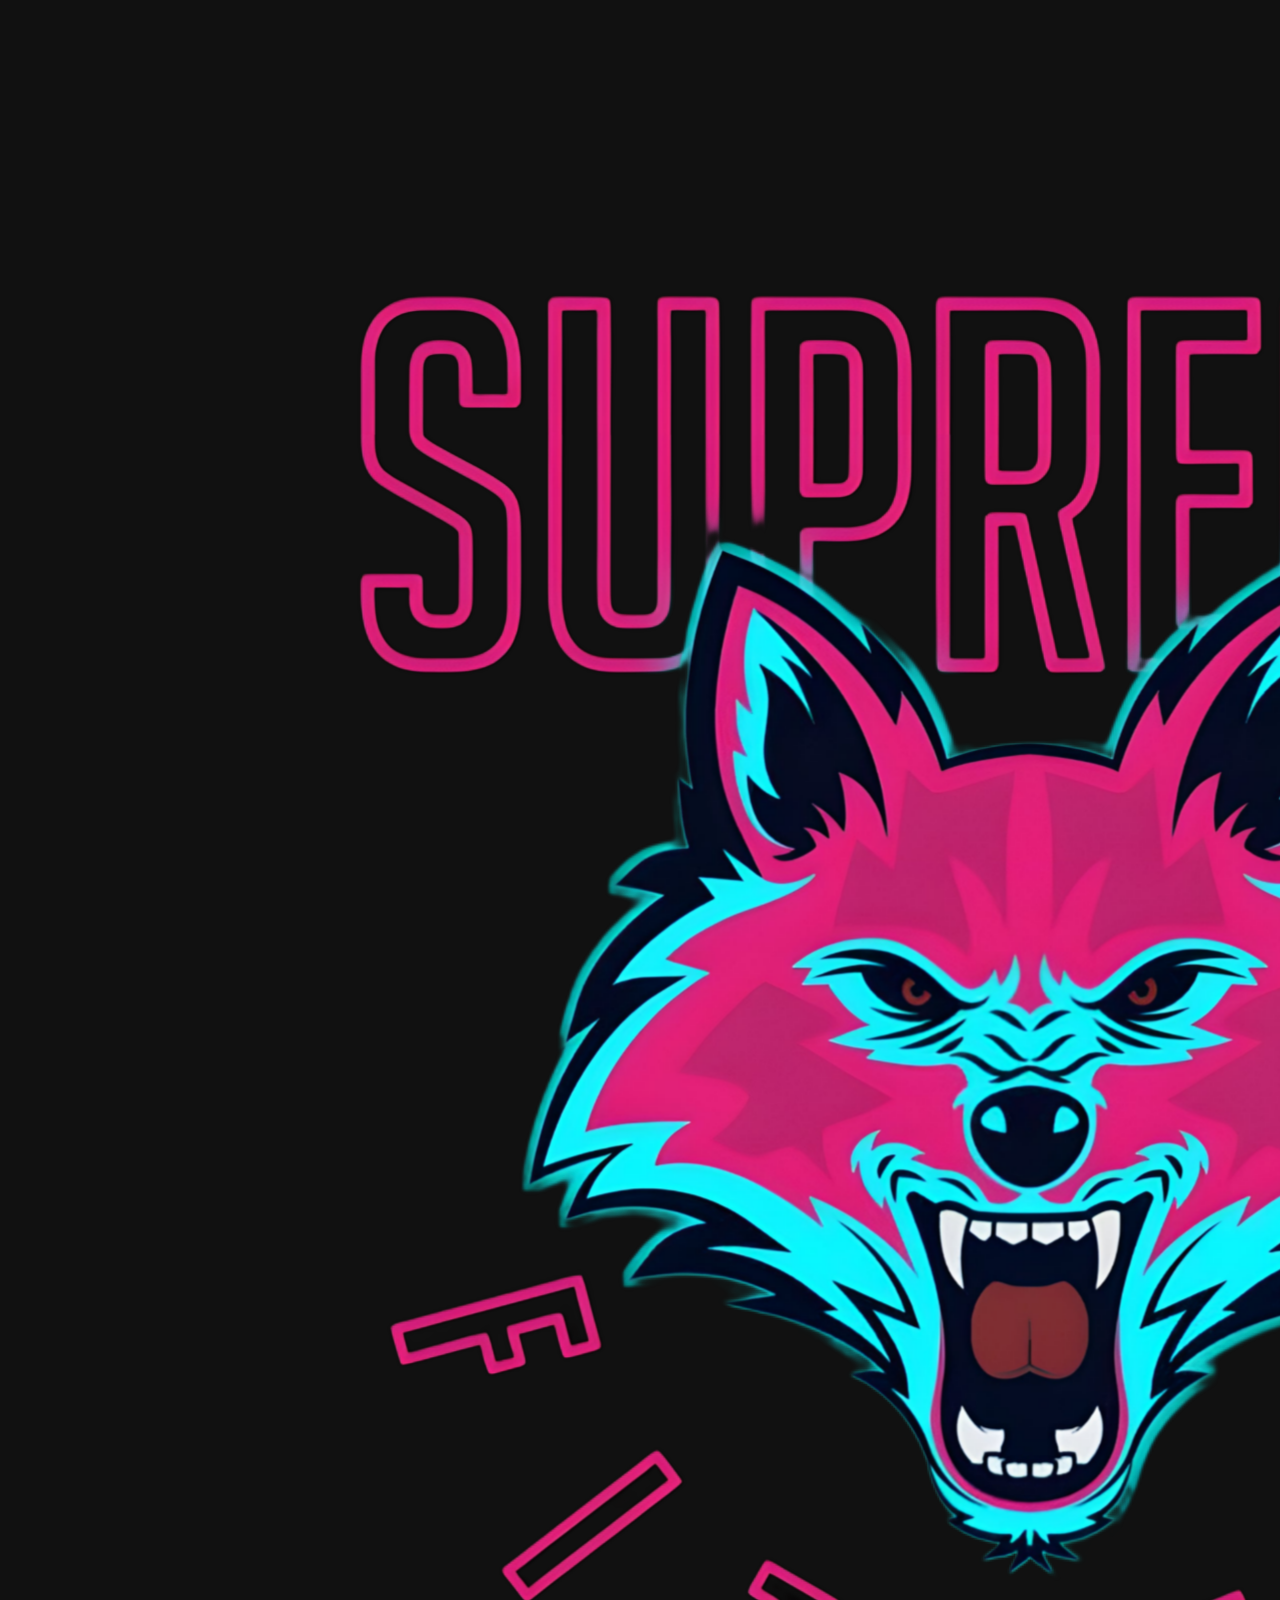
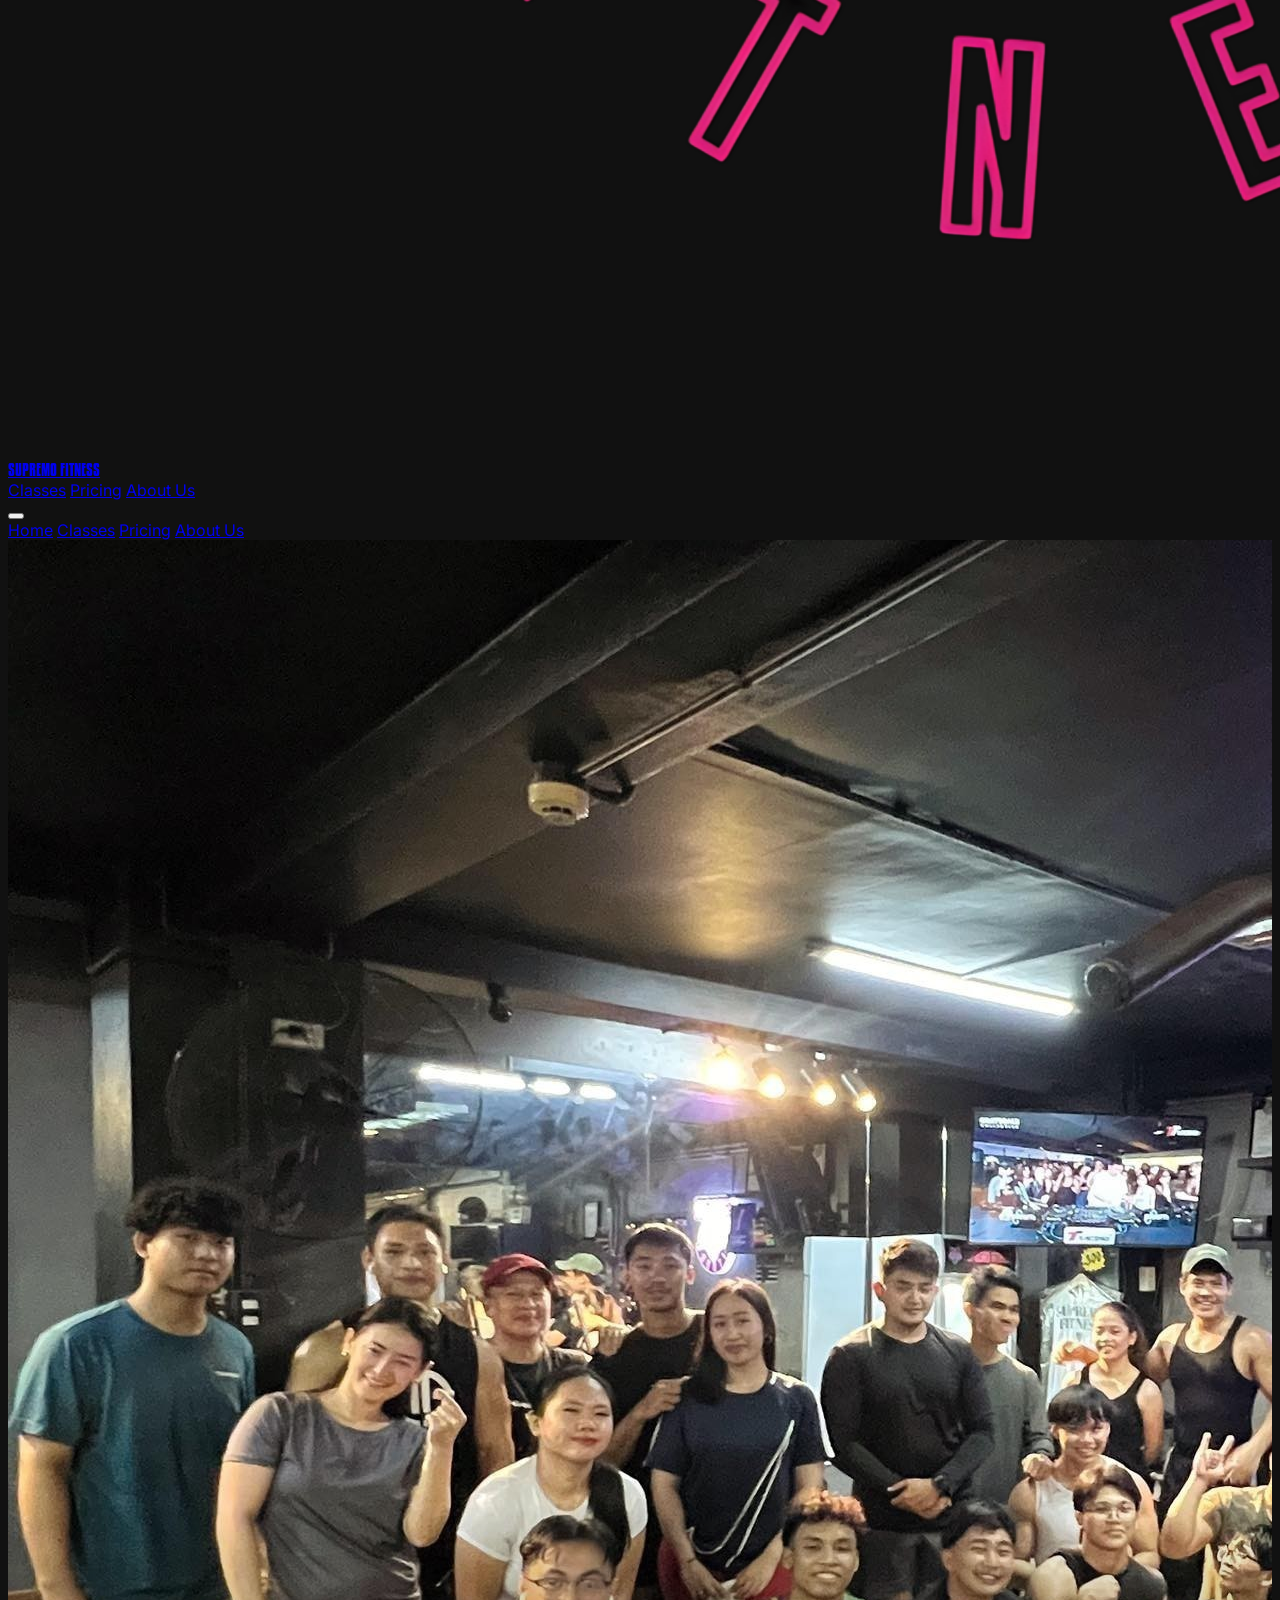
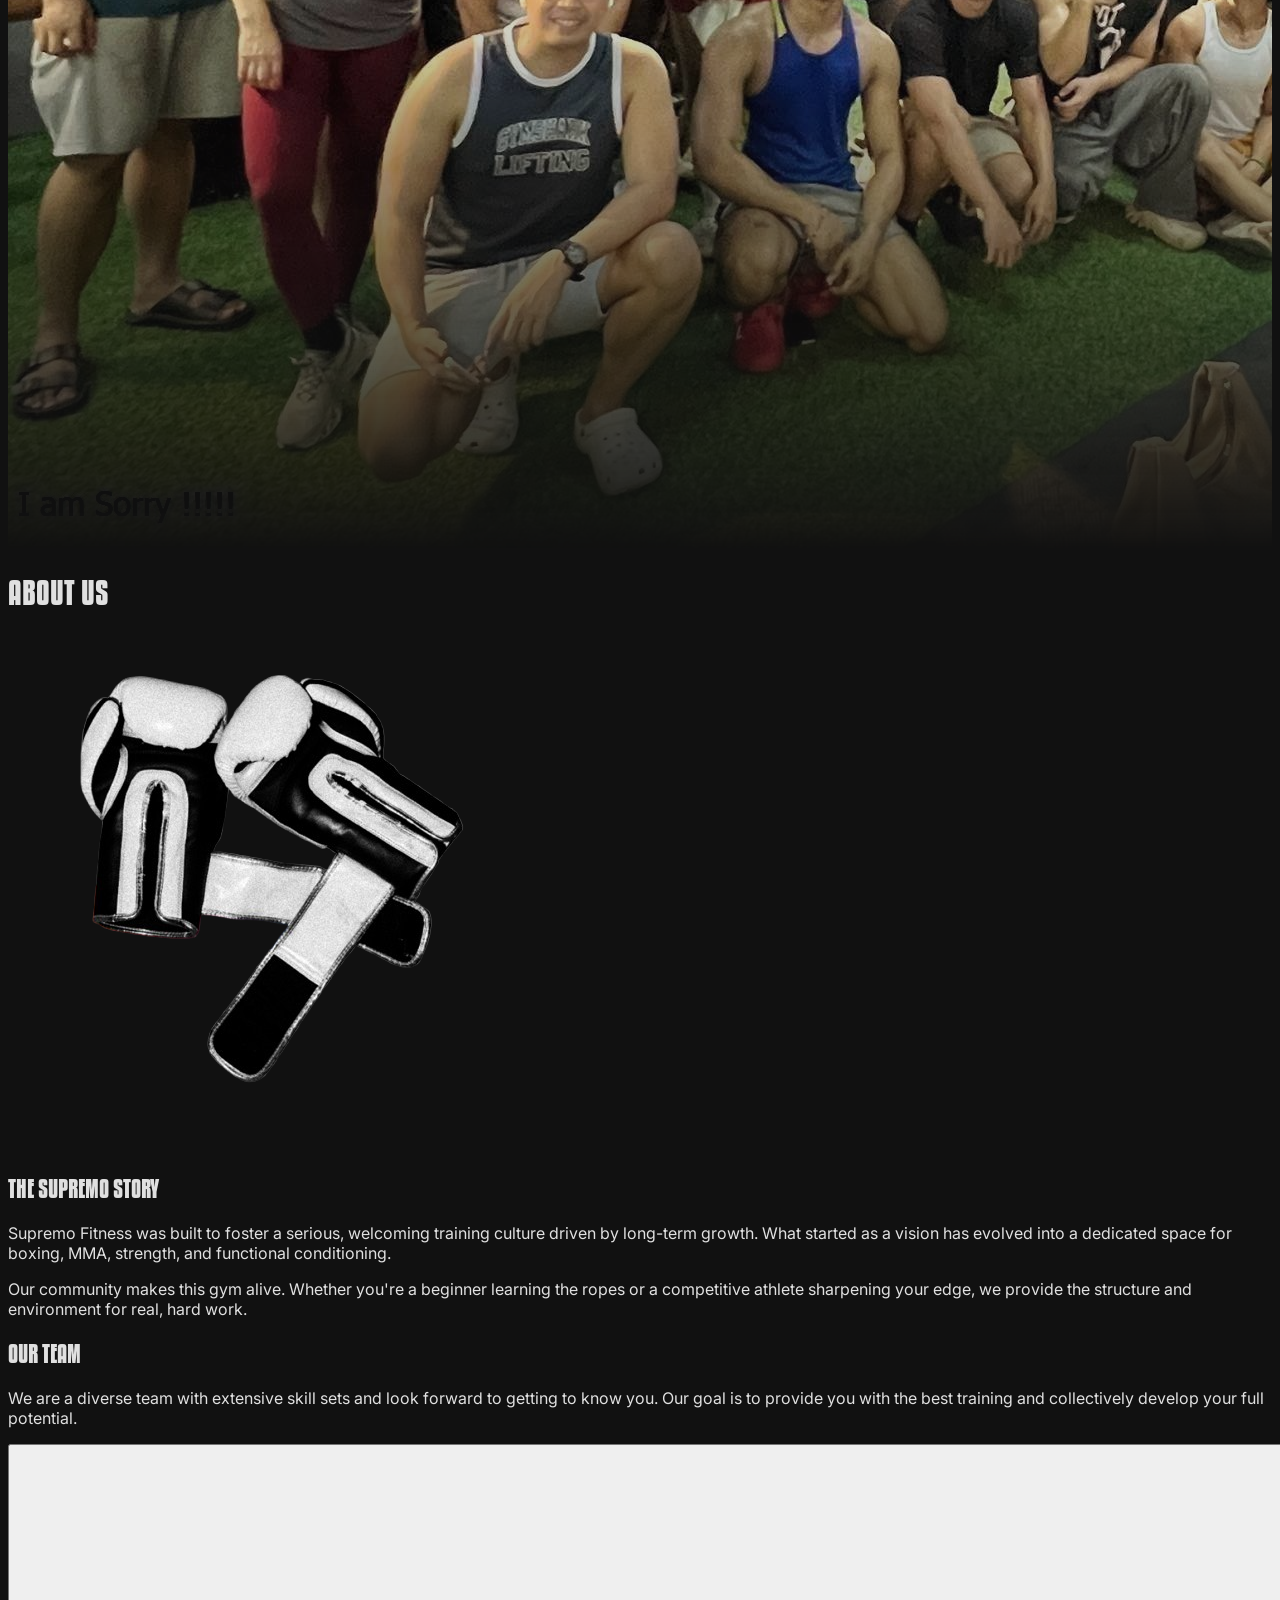
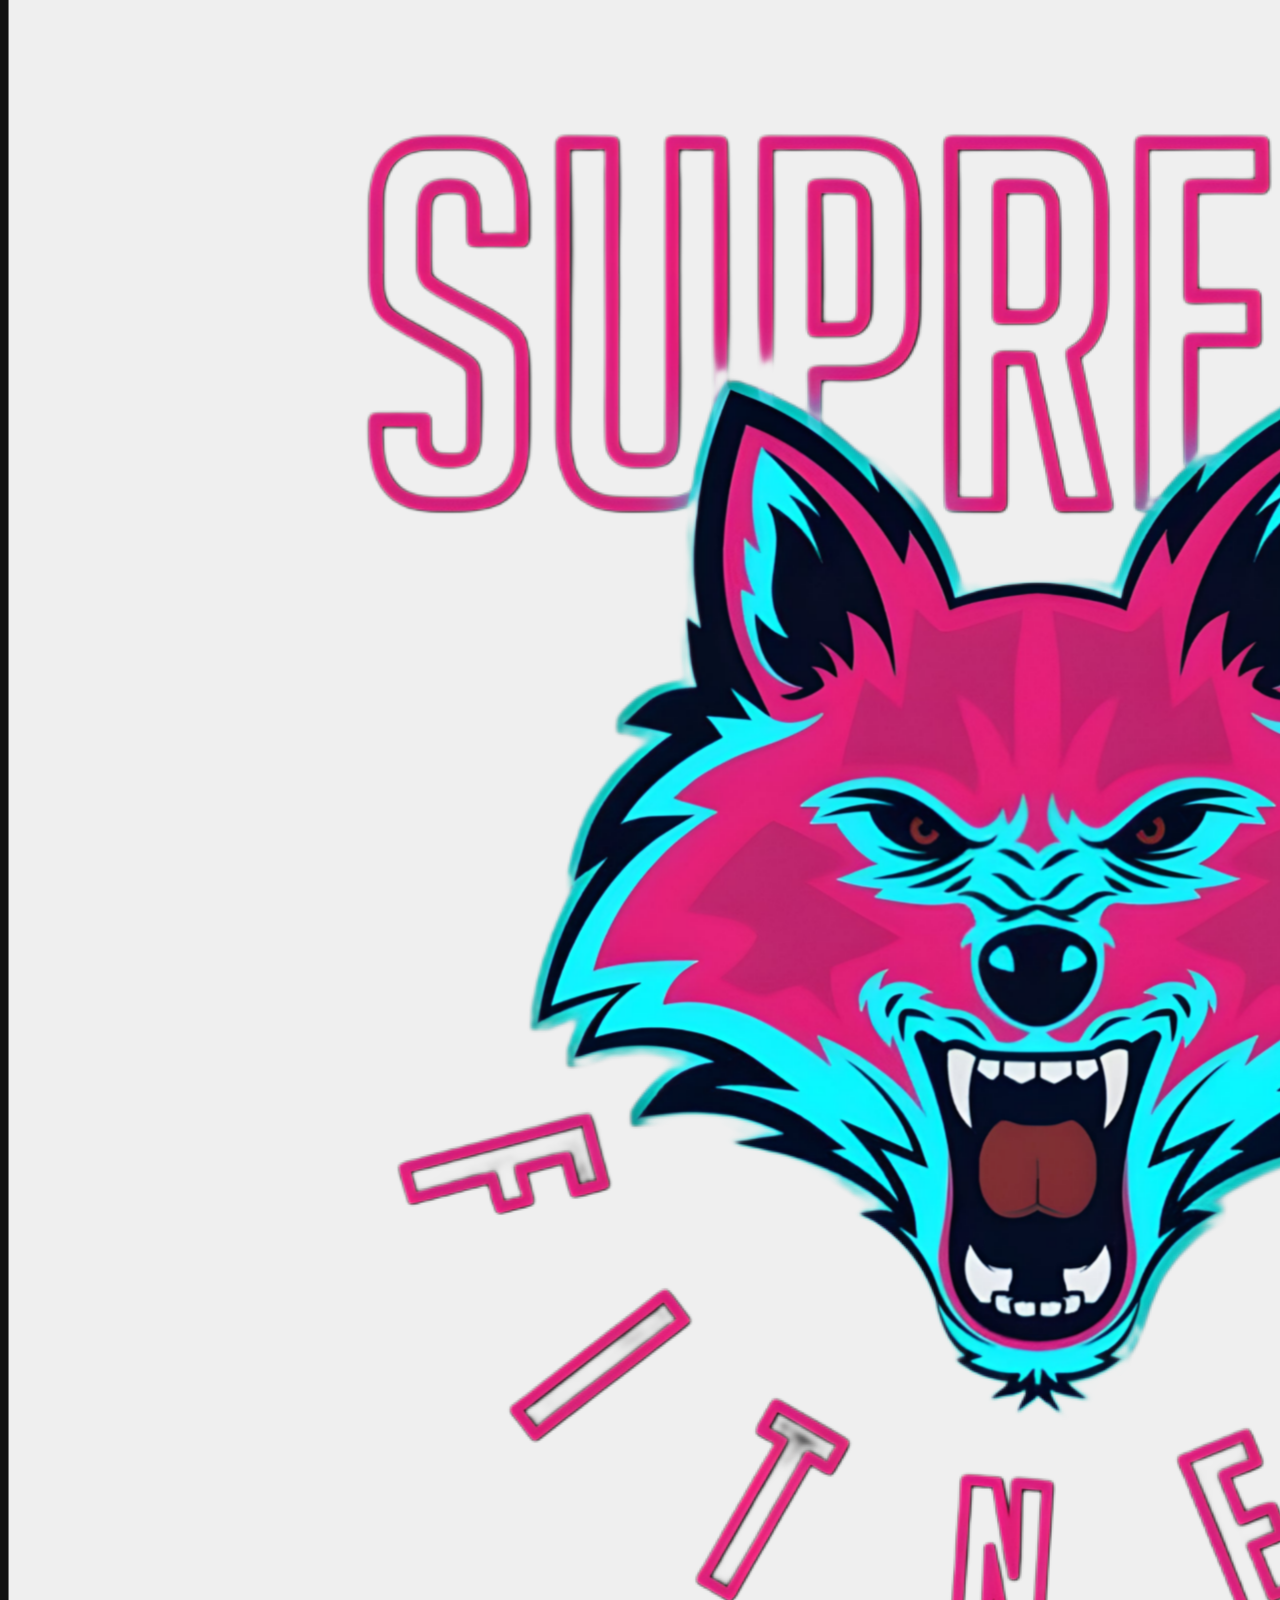
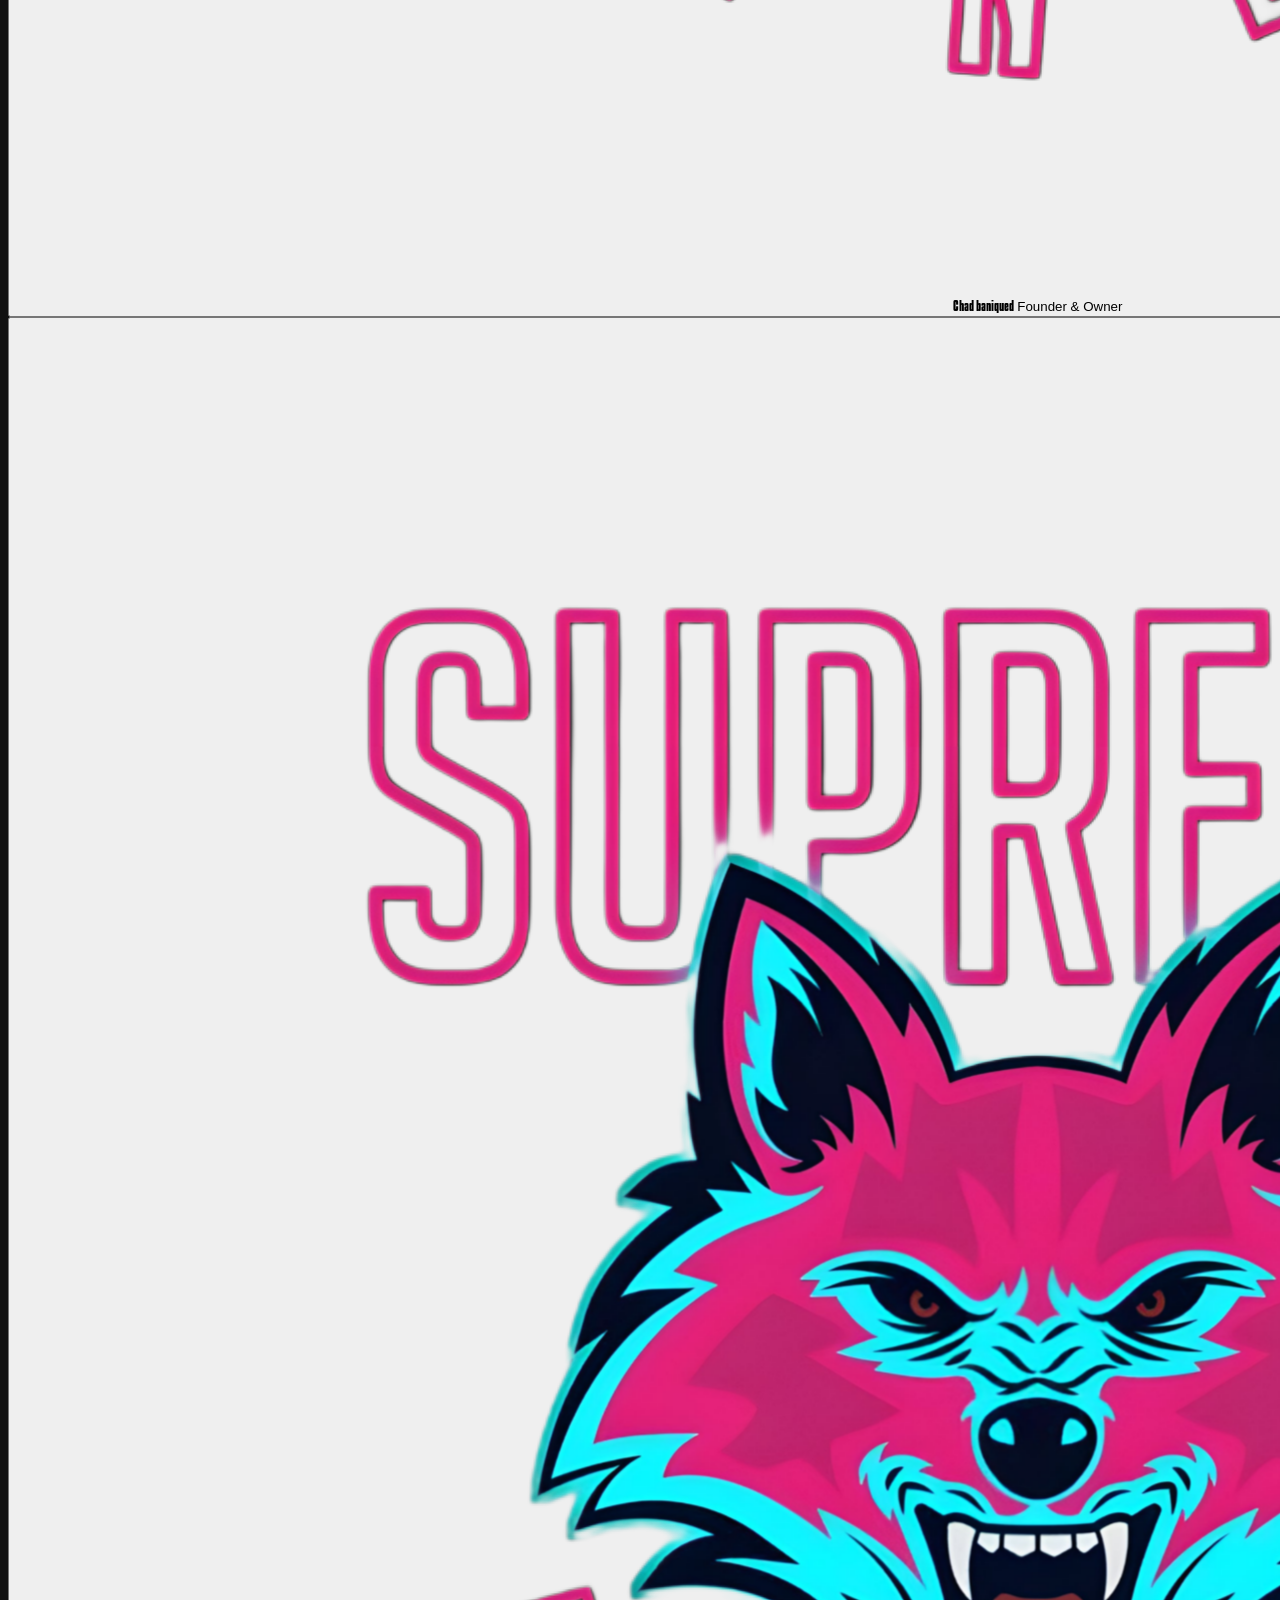
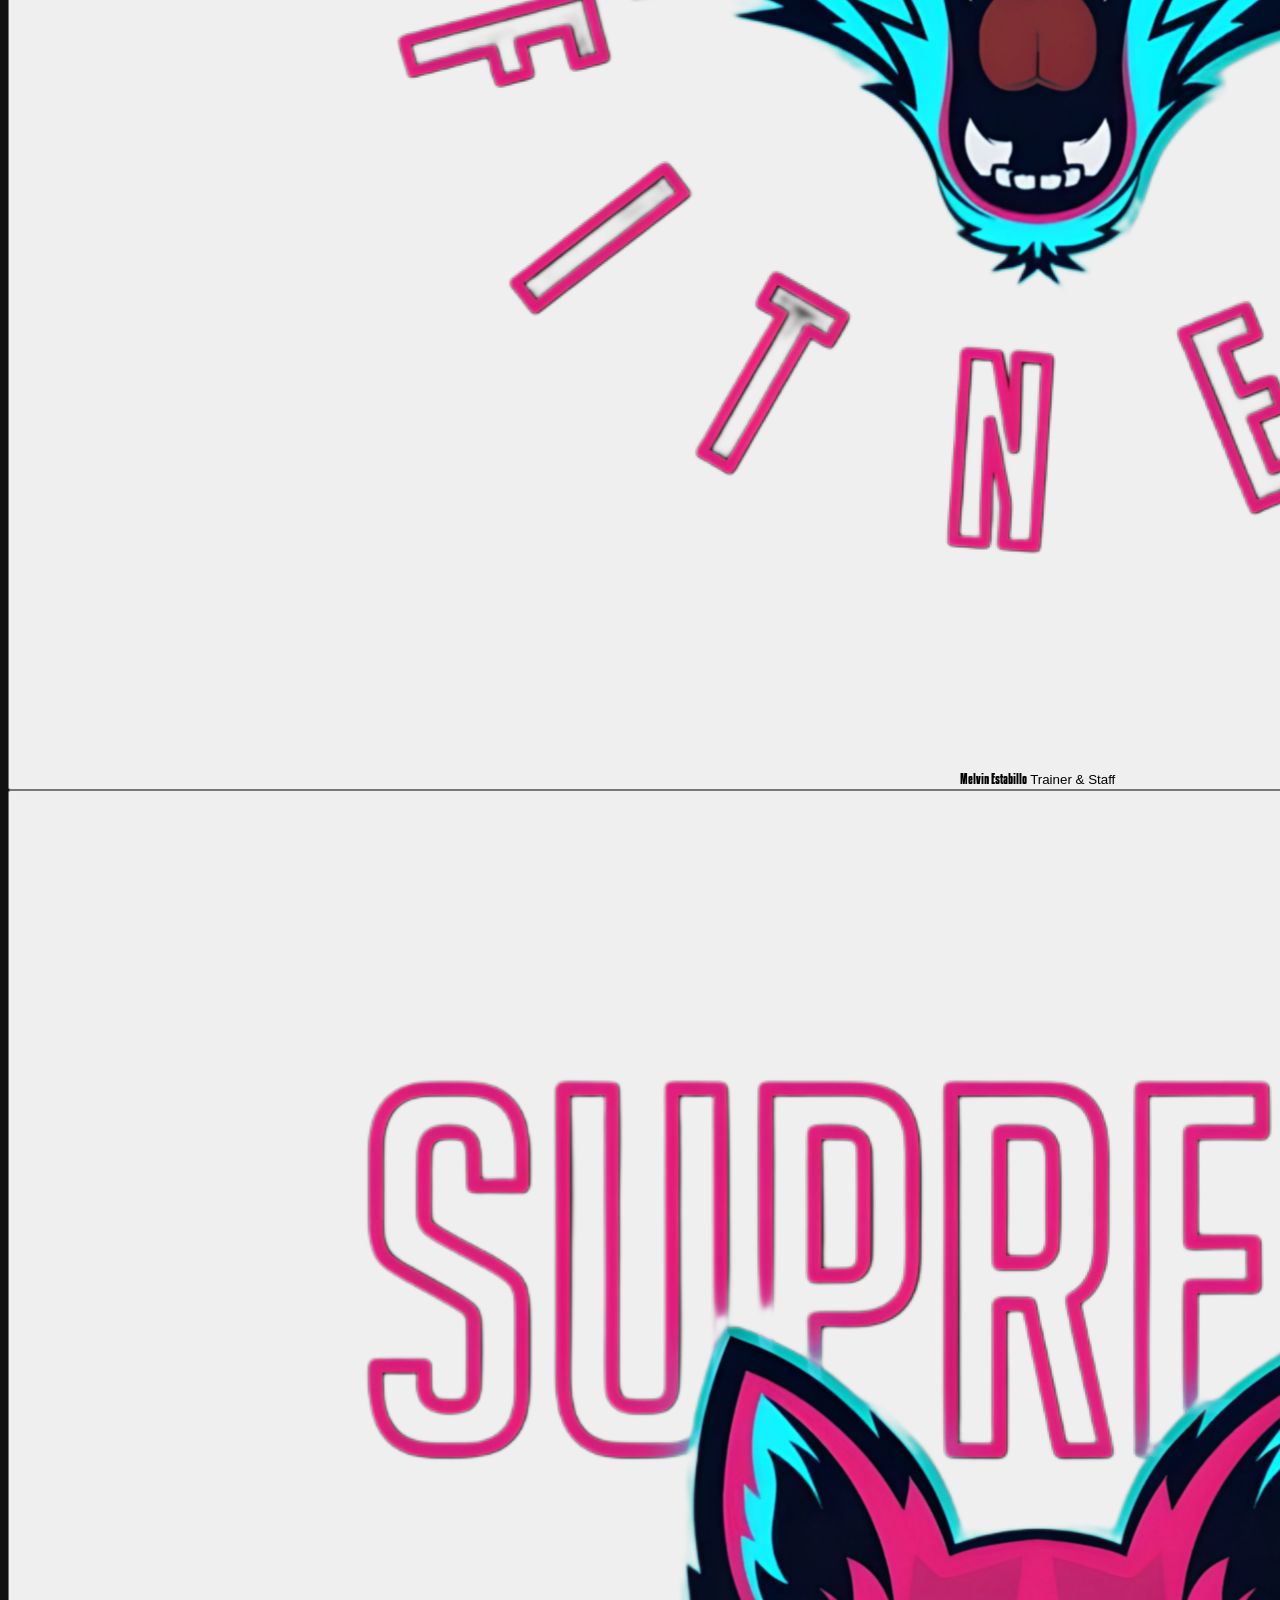
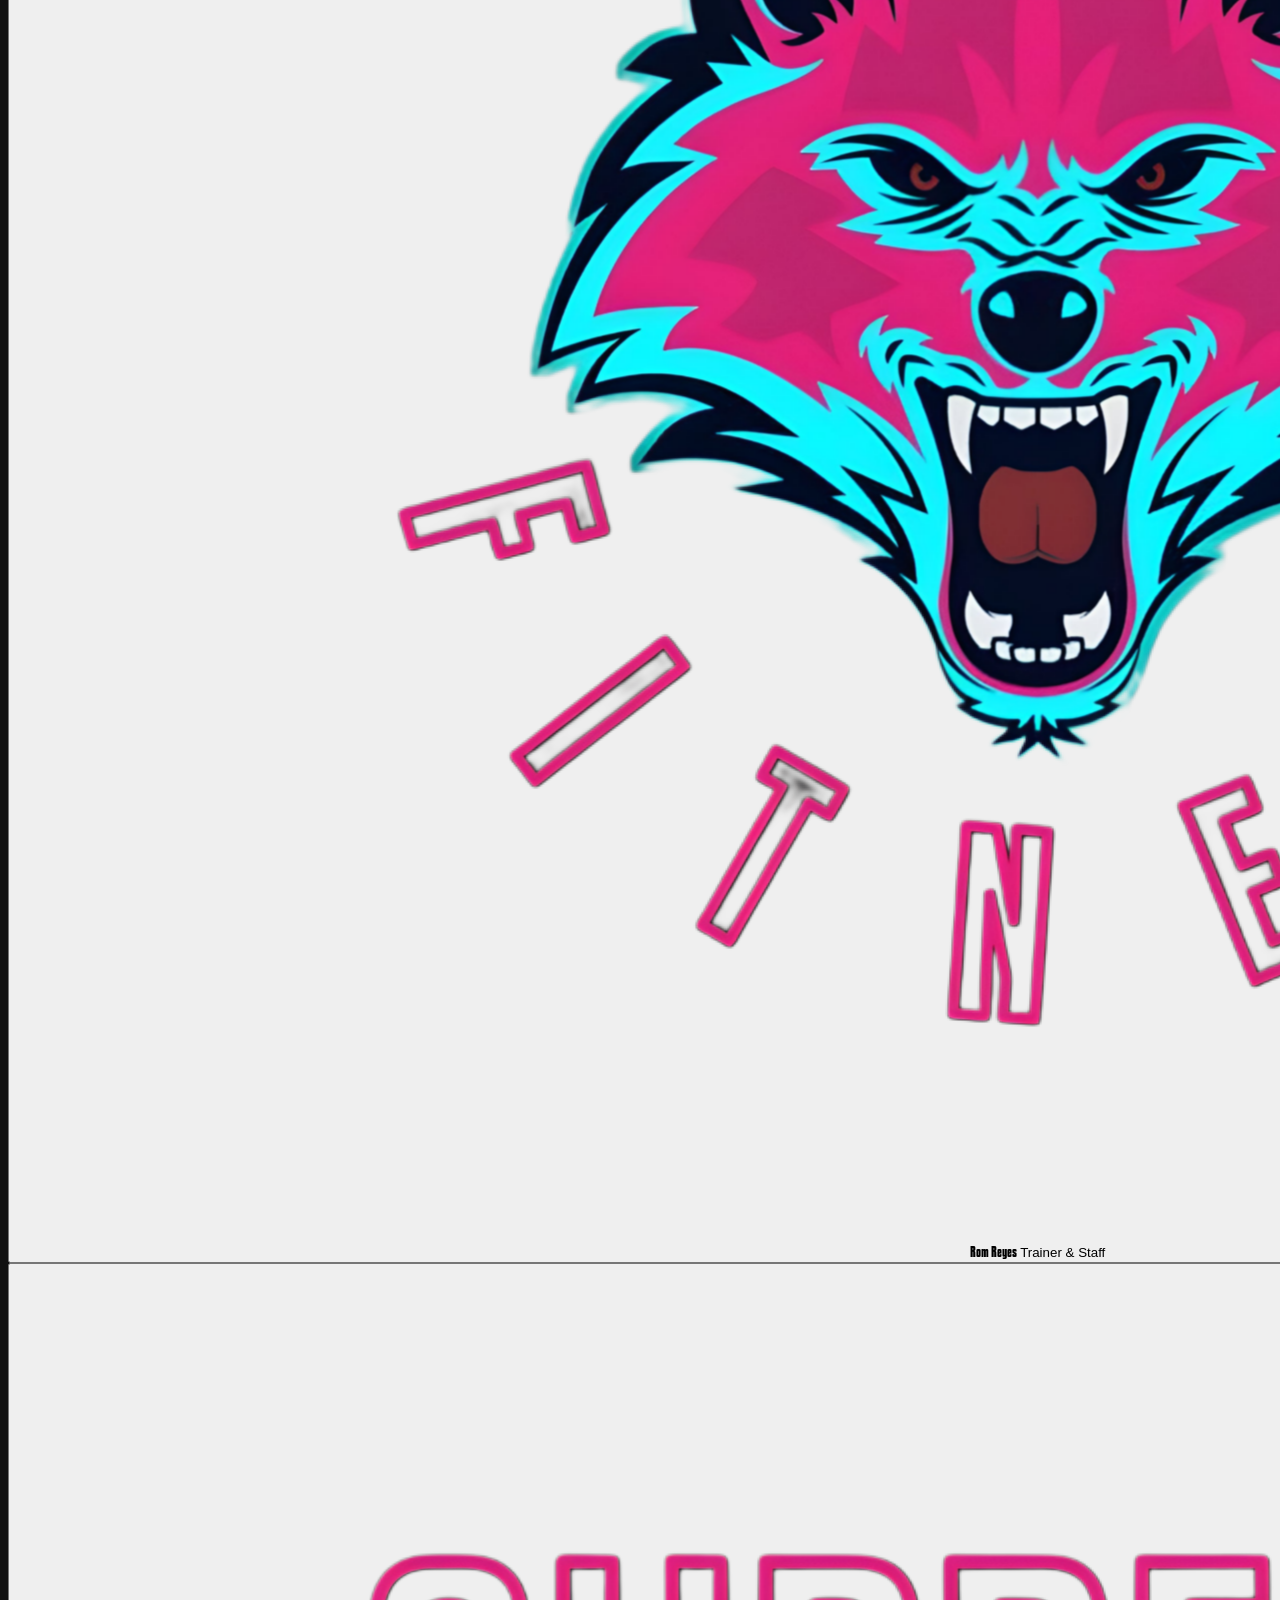
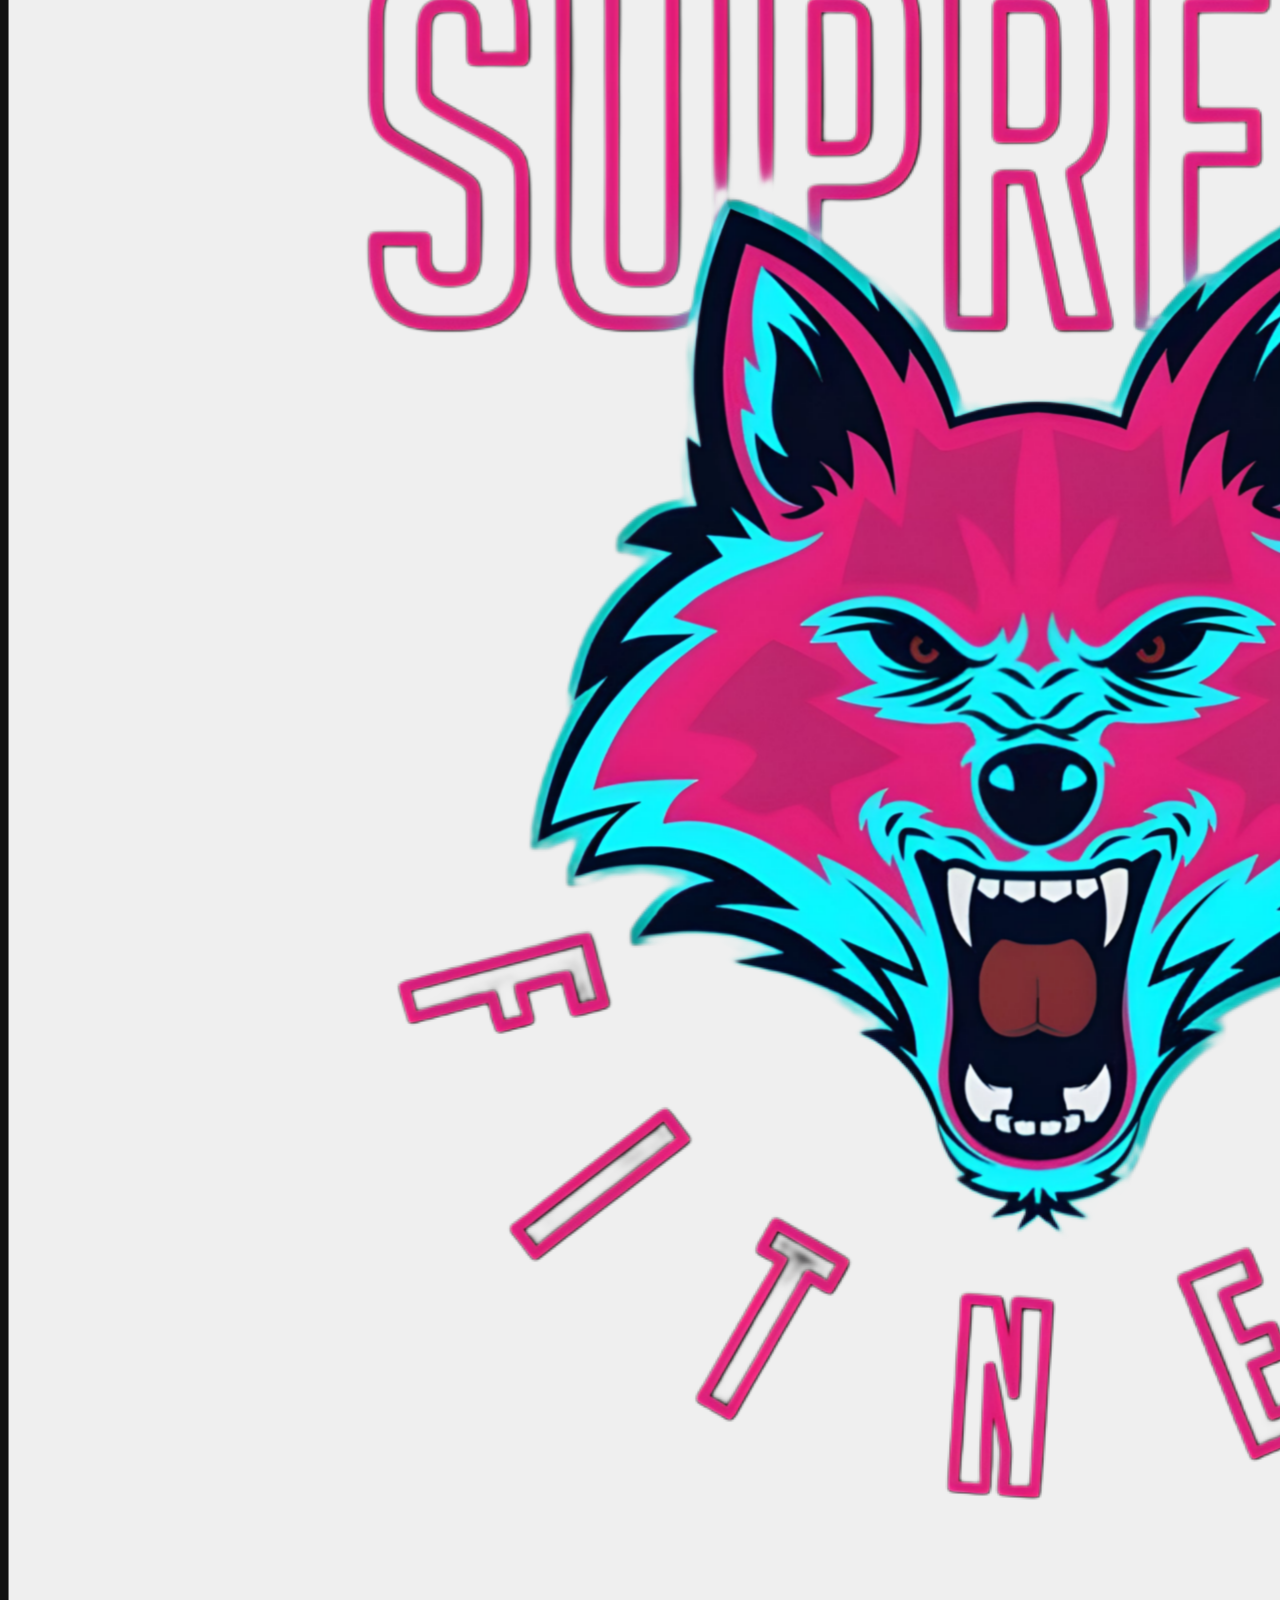
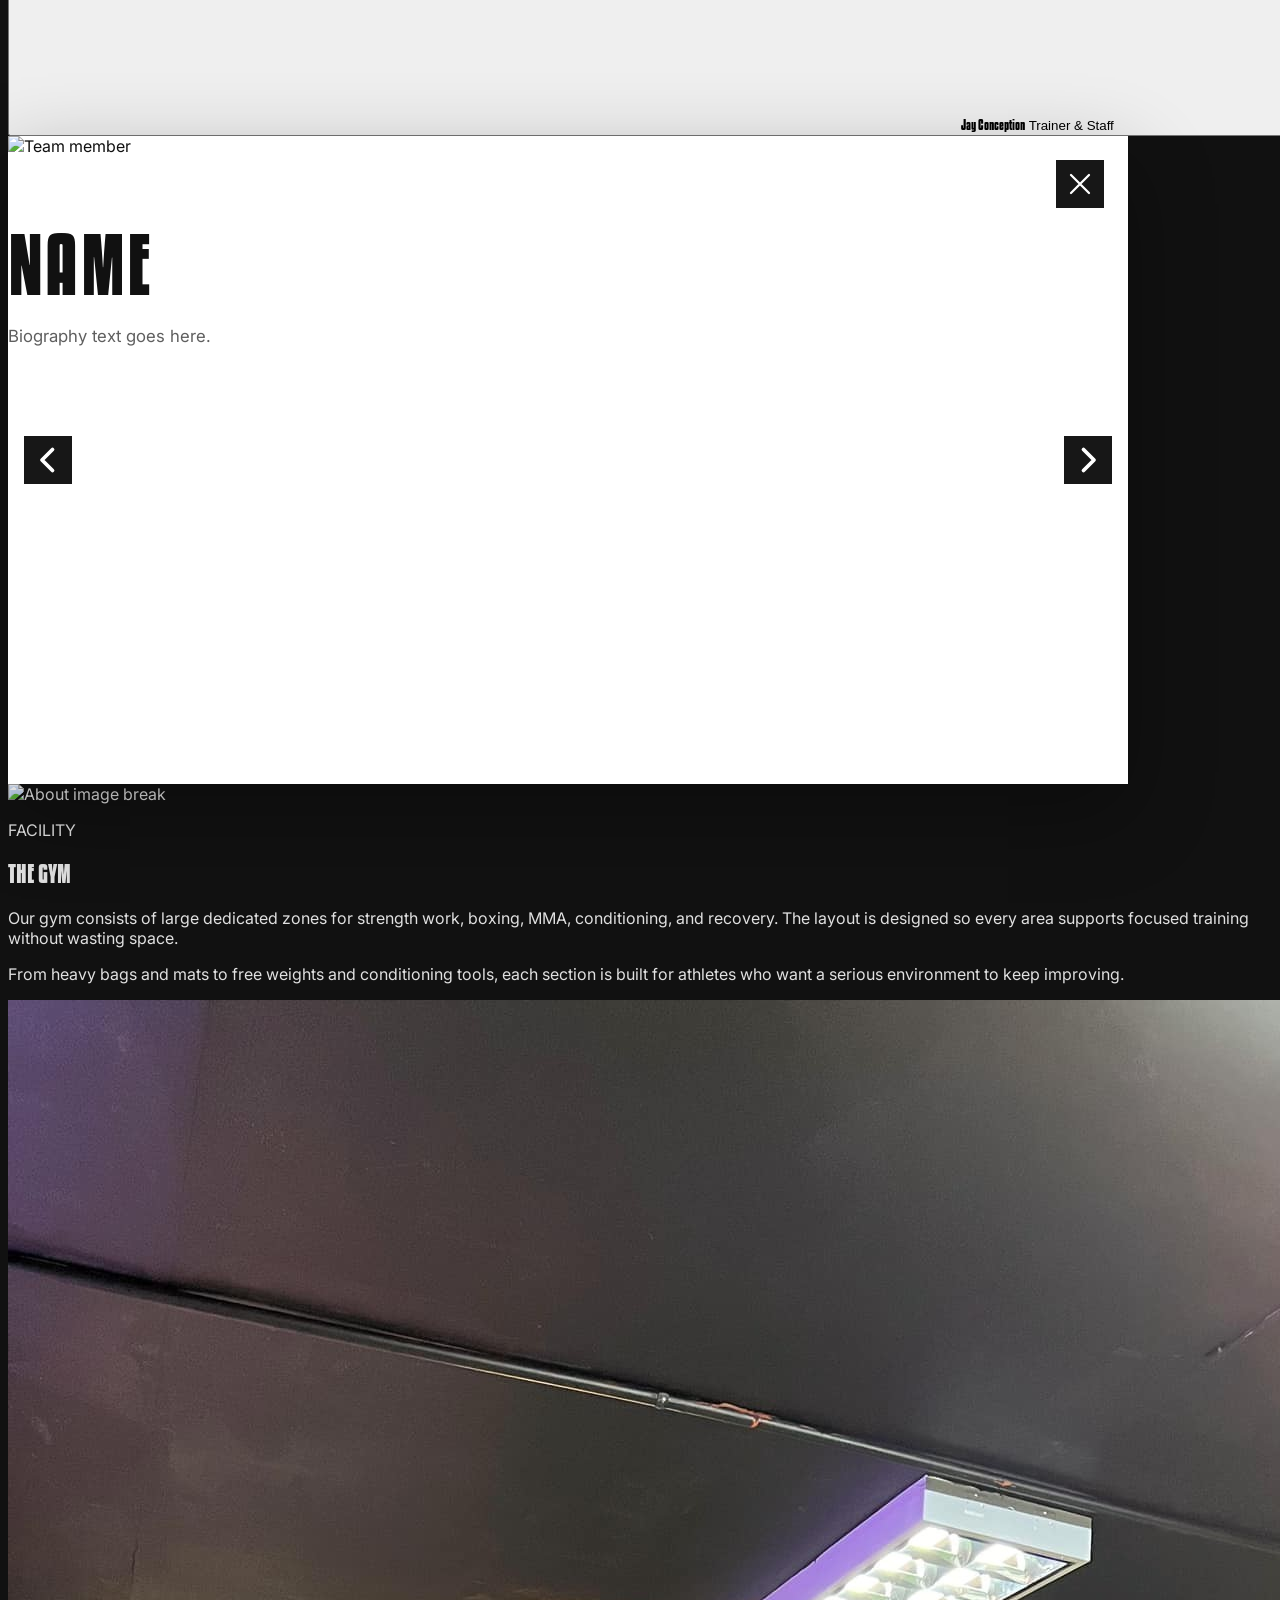
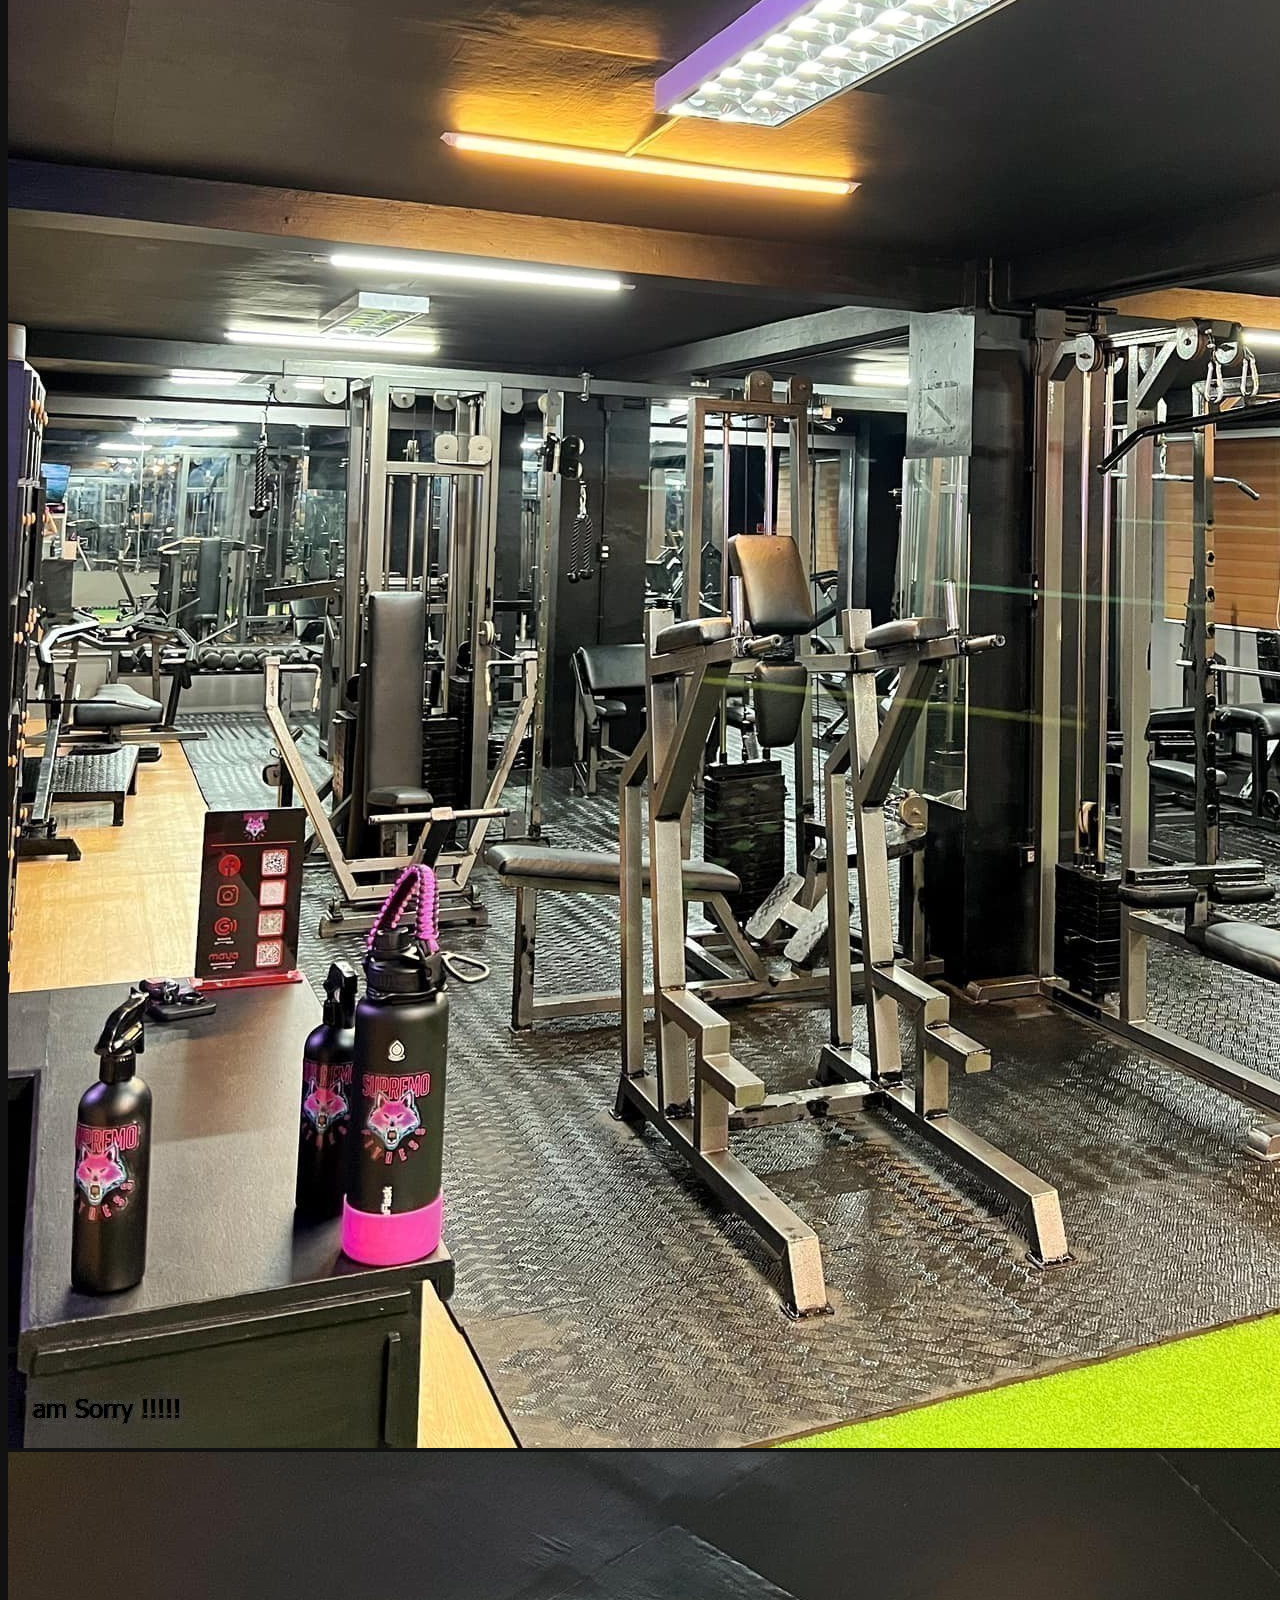
==== commit c9238706: "Update Images link" ====
--- a/about.html
+++ b/about.html
@@ -218,7 +218,7 @@
                   data-bio="keeps the front of house running smoothly and helps create the welcoming atmosphere members feel the moment they walk in. His background gives him a practical understanding of what members need before and after training."
                 >
                   <div class="absolute -left-[50px] lg:-left-[70px] w-[100px] lg:w-[140px] h-[100px] lg:h-[140px] rounded-full border-[5px] border-[#0a0a0a] bg-black overflow-hidden shadow-[0_0_25px_rgba(0,0,0,0.9)] group-hover:border-white/50 transition-all duration-300 z-20">
-                    <img src="img/bxgloves.png" alt="Chad portrait" class="w-full h-full object-cover grayscale opacity-80 group-hover:scale-110 group-hover:opacity-100 transition-all duration-500" />
+                    <img src="img/logo.png" alt="Chad portrait" class="w-full h-full object-cover grayscale opacity-80 group-hover:scale-110 group-hover:opacity-100 transition-all duration-500" />
                   </div>
                   <div class="pl-[65px] lg:pl-[95px] pr-8 flex flex-col items-start w-full text-left">
                     <span class="font-kenyan text-3xl md:text-4xl lg:text-5xl text-white uppercase tracking-wider group-hover:text-gray-200 transition-colors drop-shadow-md leading-none mt-2 lg:mt-3">Chad baniqued</span>
@@ -248,11 +248,11 @@
                       class="group relative w-[280px] md:w-[320px] lg:w-[420px] h-[100px] lg:h-[130px] flex items-center bg-[#0a0a0a] border border-white/10 hover:border-white/50 rounded-full shadow-2xl hover:shadow-[0_0_30px_rgba(255,255,255,0.15)] transition-all duration-300 ml-[50px] lg:ml-0 focus:outline-none z-10 cursor-pointer"
                       data-team-card
                       data-name="Melvin Estabillo"
-                      data-image="https://scontent.fmnl4-2.fna.fbcdn.net/v/t39.30808-6/472746939_578091061742026_5169691273355289058_n.jpg?_nc_cat=101&ccb=1-7&_nc_sid=7b2446&_nc_eui2=AeHYXpkW_9f6Zp91gslN4RQ8Jv5IPyKZNZMm_kg_Ipk1k_-voFbYNQ7J9hvrSHS4xQ876kn_vfJ6fd6lXpwUfIzc&_nc_ohc=zIojsheUjLMQ7kNvwGf2DQ-&_nc_oc=Adp5wdl2ND1icN0a1R81HxekmaBbyF5_YkauD4XPSEAddzTMTmejMzD8rr6DqibgxQRFjGfwdN5nG4nVXtBDduo-&_nc_zt=23&_nc_ht=scontent.fmnl4-2.fna&_nc_gid=lKbxPa8FsU5R_qfissStaQ&_nc_ss=7b2a8&oh=00_Af1y81Q2TGRZ2r8MLYeOFEzrgS5CG5nyN_t2CjRnlh1xIg&oe=69F2912C"
+                      data-image="img/logo.png"
                       data-bio="brings an athlete-first coaching approach shaped by years of training and competition. He helps members sharpen technique, build confidence, and move with more intent in every session."
                     >
                       <div class="absolute -left-[50px] lg:-left-[70px] w-[100px] lg:w-[140px] h-[100px] lg:h-[140px] rounded-full border-[5px] border-[#0a0a0a] bg-black overflow-hidden shadow-[0_0_25px_rgba(0,0,0,0.9)] group-hover:border-white/50 transition-all duration-300 z-20">
-                        <img src="https://scontent.fmnl4-2.fna.fbcdn.net/v/t39.30808-6/472746939_578091061742026_5169691273355289058_n.jpg?_nc_cat=101&ccb=1-7&_nc_sid=7b2446&_nc_eui2=AeHYXpkW_9f6Zp91gslN4RQ8Jv5IPyKZNZMm_kg_Ipk1k_-voFbYNQ7J9hvrSHS4xQ876kn_vfJ6fd6lXpwUfIzc&_nc_ohc=zIojsheUjLMQ7kNvwGf2DQ-&_nc_oc=Adp5wdl2ND1icN0a1R81HxekmaBbyF5_YkauD4XPSEAddzTMTmejMzD8rr6DqibgxQRFjGfwdN5nG4nVXtBDduo-&_nc_zt=23&_nc_ht=scontent.fmnl4-2.fna&_nc_gid=lKbxPa8FsU5R_qfissStaQ&_nc_ss=7b2a8&oh=00_Af1y81Q2TGRZ2r8MLYeOFEzrgS5CG5nyN_t2CjRnlh1xIg&oe=69F2912C" alt="Melvin portrait" class="w-full h-full object-cover grayscale opacity-80 group-hover:scale-110 group-hover:opacity-100 transition-all duration-500" />
+                        <img src="img/logo.png" />
                       </div>
                       <div class="pl-[65px] lg:pl-[95px] pr-8 flex flex-col items-start w-full text-left">
                       <span class="font-kenyan text-2xl md:text-3xl lg:text-4xl text-white uppercase tracking-wider group-hover:text-gray-200 transition-colors drop-shadow-md leading-none mt-2 lg:mt-3 whitespace-nowrap">Melvin Estabillo</span>
@@ -270,11 +270,11 @@
                       class="group relative w-[280px] md:w-[320px] lg:w-[420px] h-[100px] lg:h-[130px] flex items-center bg-[#0a0a0a] border border-white/10 hover:border-white/50 rounded-full shadow-2xl hover:shadow-[0_0_30px_rgba(255,255,255,0.15)] transition-all duration-300 ml-[50px] lg:ml-0 focus:outline-none z-10 cursor-pointer"
                       data-team-card
                       data-name="Rom Reyes"
-                      data-image="https://scontent.fmnl8-3.fna.fbcdn.net/v/t39.30808-6/322349575_1217681342490625_5485333016449740874_n.jpg?_nc_cat=105&ccb=1-7&_nc_sid=1d70fc&_nc_eui2=AeGZFgiYz9vAKqRBeo32k_vGp-rA620b2dmn6sDrbRvZ2RhyRP7UC5f4tW-IqNMYqBNaC-_G2g4m4CsMWOUYKFi5&_nc_ohc=IvA1svaZwOkQ7kNvwFQxobP&_nc_oc=AdrnUYBIc01BXxtEp99Tyht0m4gBLpCzI5YtgMHYihOaQn-hoScfDhcNz1PtBvaeiDM&_nc_zt=23&_nc_ht=scontent.fmnl8-3.fna&_nc_gid=HMMbVv6drsv6wWffbZny3g&_nc_ss=7b2a8&oh=00_Af2Vd_LGhQ-YO2fL97ullzlQCplkDrlcd1_eqrxiQ0uppQ&oe=69F7546F"
+                      data-image="img/logo.png"
                       data-bio="brings an extensive background in functional strength and conditioning. He focuses on building a solid foundation of mobility and power, ensuring members can push their limits safely and effectively."
                     >
                       <div class="absolute -left-[50px] lg:-left-[70px] w-[100px] lg:w-[140px] h-[100px] lg:h-[140px] rounded-full border-[5px] border-[#0a0a0a] bg-black overflow-hidden shadow-[0_0_25px_rgba(0,0,0,0.9)] group-hover:border-white/50 transition-all duration-300 z-20">
-                        <img src="https://scontent.fmnl8-3.fna.fbcdn.net/v/t39.30808-6/322349575_1217681342490625_5485333016449740874_n.jpg?_nc_cat=105&ccb=1-7&_nc_sid=1d70fc&_nc_eui2=AeGZFgiYz9vAKqRBeo32k_vGp-rA620b2dmn6sDrbRvZ2RhyRP7UC5f4tW-IqNMYqBNaC-_G2g4m4CsMWOUYKFi5&_nc_ohc=IvA1svaZwOkQ7kNvwFQxobP&_nc_oc=AdrnUYBIc01BXxtEp99Tyht0m4gBLpCzI5YtgMHYihOaQn-hoScfDhcNz1PtBvaeiDM&_nc_zt=23&_nc_ht=scontent.fmnl8-3.fna&_nc_gid=HMMbVv6drsv6wWffbZny3g&_nc_ss=7b2a8&oh=00_Af2Vd_LGhQ-YO2fL97ullzlQCplkDrlcd1_eqrxiQ0uppQ&oe=69F7546F" alt="Rom portrait" class="w-full h-full object-cover grayscale opacity-80 group-hover:scale-110 group-hover:opacity-100 transition-all duration-500" />
+                        <img src="img/logo.png" />
                       </div>
                       <div class="pl-[65px] lg:pl-[95px] pr-8 flex flex-col items-start w-full text-left">
                         <span class="font-kenyan text-3xl md:text-4xl lg:text-5xl text-white uppercase tracking-wider group-hover:text-gray-200 transition-colors drop-shadow-md leading-none mt-2 lg:mt-3">Rom Reyes</span>
@@ -292,11 +292,11 @@
                       class="group relative w-[280px] md:w-[320px] lg:w-[420px] h-[100px] lg:h-[130px] flex items-center bg-[#0a0a0a] border border-white/10 hover:border-white/50 rounded-full shadow-2xl hover:shadow-[0_0_30px_rgba(255,255,255,0.15)] transition-all duration-300 ml-[50px] lg:ml-0 focus:outline-none z-10 cursor-pointer"
                       data-team-card
                       data-name="Jay Conception"
-                      data-image="img/bxgloves.png"
+                      data-image="img/logo.png"
                       data-bio="combines intensity and clarity in his coaching style. He works closely with members on discipline, progression, and training consistency so effort turns into visible results."
                     >
                       <div class="absolute -left-[50px] lg:-left-[70px] w-[100px] lg:w-[140px] h-[100px] lg:h-[140px] rounded-full border-[5px] border-[#0a0a0a] bg-black overflow-hidden shadow-[0_0_25px_rgba(0,0,0,0.9)] group-hover:border-white/50 transition-all duration-300 z-20">
-                        <img src="https://scontent.fmnl4-2.fna.fbcdn.net/v/t39.30808-6/472746939_578091061742026_5169691273355289058_n.jpg?_nc_cat=101&ccb=1-7&_nc_sid=7b2446&_nc_eui2=AeHYXpkW_9f6Zp91gslN4RQ8Jv5IPyKZNZMm_kg_Ipk1k_-voFbYNQ7J9hvrSHS4xQ876kn_vfJ6fd6lXpwUfIzc&_nc_ohc=zIojsheUjLMQ7kNvwGf2DQ-&_nc_oc=Adp5wdl2ND1icN0a1R81HxekmaBbyF5_YkauD4XPSEAddzTMTmejMzD8rr6DqibgxQRFjGfwdN5nG4nVXtBDduo-&_nc_zt=23&_nc_ht=scontent.fmnl4-2.fna&_nc_gid=lKbxPa8FsU5R_qfissStaQ&_nc_ss=7b2a8&oh=00_Af1y81Q2TGRZ2r8MLYeOFEzrgS5CG5nyN_t2CjRnlh1xIg&oe=69F2912C" alt="Jay portrait" class="w-full h-full object-cover grayscale opacity-80 group-hover:scale-110 group-hover:opacity-100 transition-all duration-500" />
+                        <img src="img/logo.png" />
                       </div>
                       <div class="pl-[65px] lg:pl-[95px] pr-8 flex flex-col items-start w-full text-left">
                         <span class="font-kenyan text-3xl md:text-4xl lg:text-5xl text-white uppercase tracking-wider group-hover:text-gray-200 transition-colors drop-shadow-md leading-none mt-2 lg:mt-3">Jay Conception</span>
@@ -394,7 +394,7 @@
       class="w-full h-[60vh] md:h-[80vh] relative overflow-hidden z-10 border-t border-white/10 bg-transparent"
     >
       <img
-        src="img/logo.png"
+        src="img2/Supremon.jpg"
         class="absolute inset-0 w-full h-full object-cover grayscale opacity-90 object-center"
         alt="About image break"
       />
@@ -659,4 +659,4 @@
       </div>
     </footer>
   </body>
-</html>+</html>
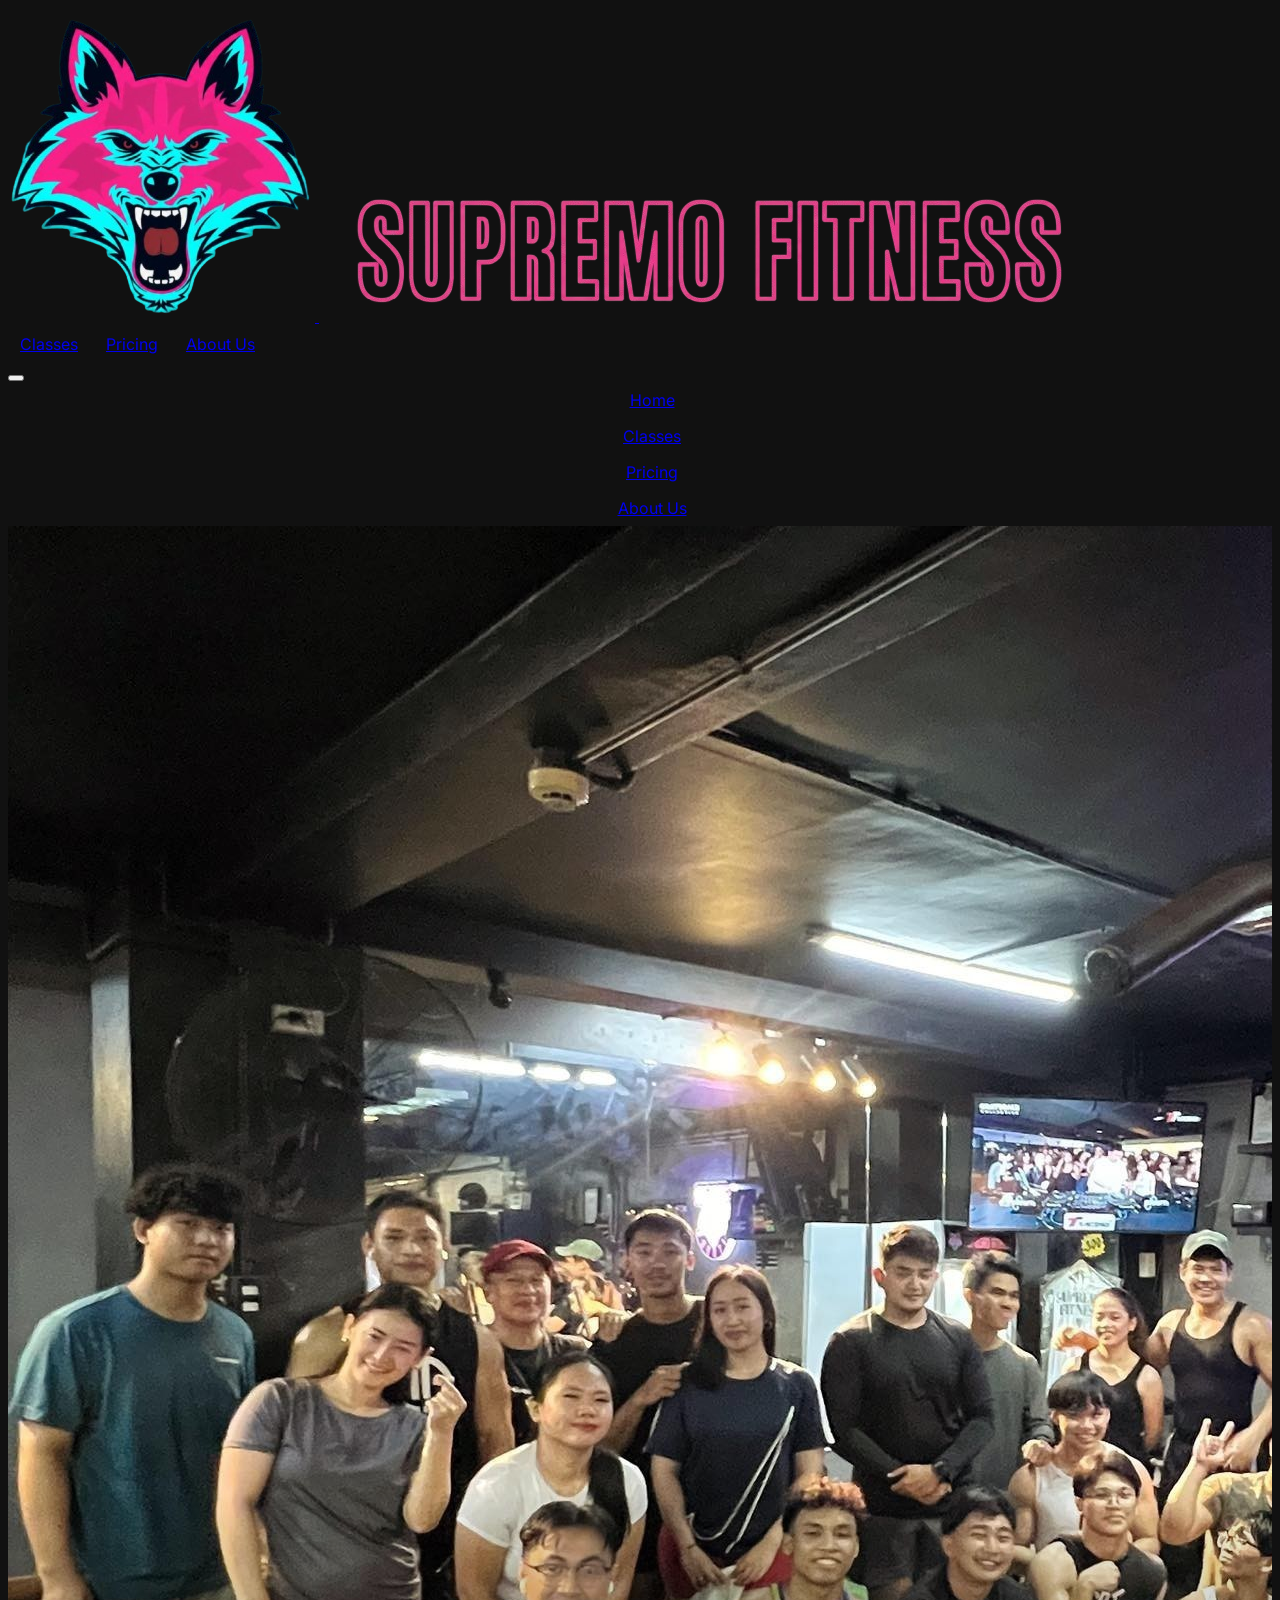
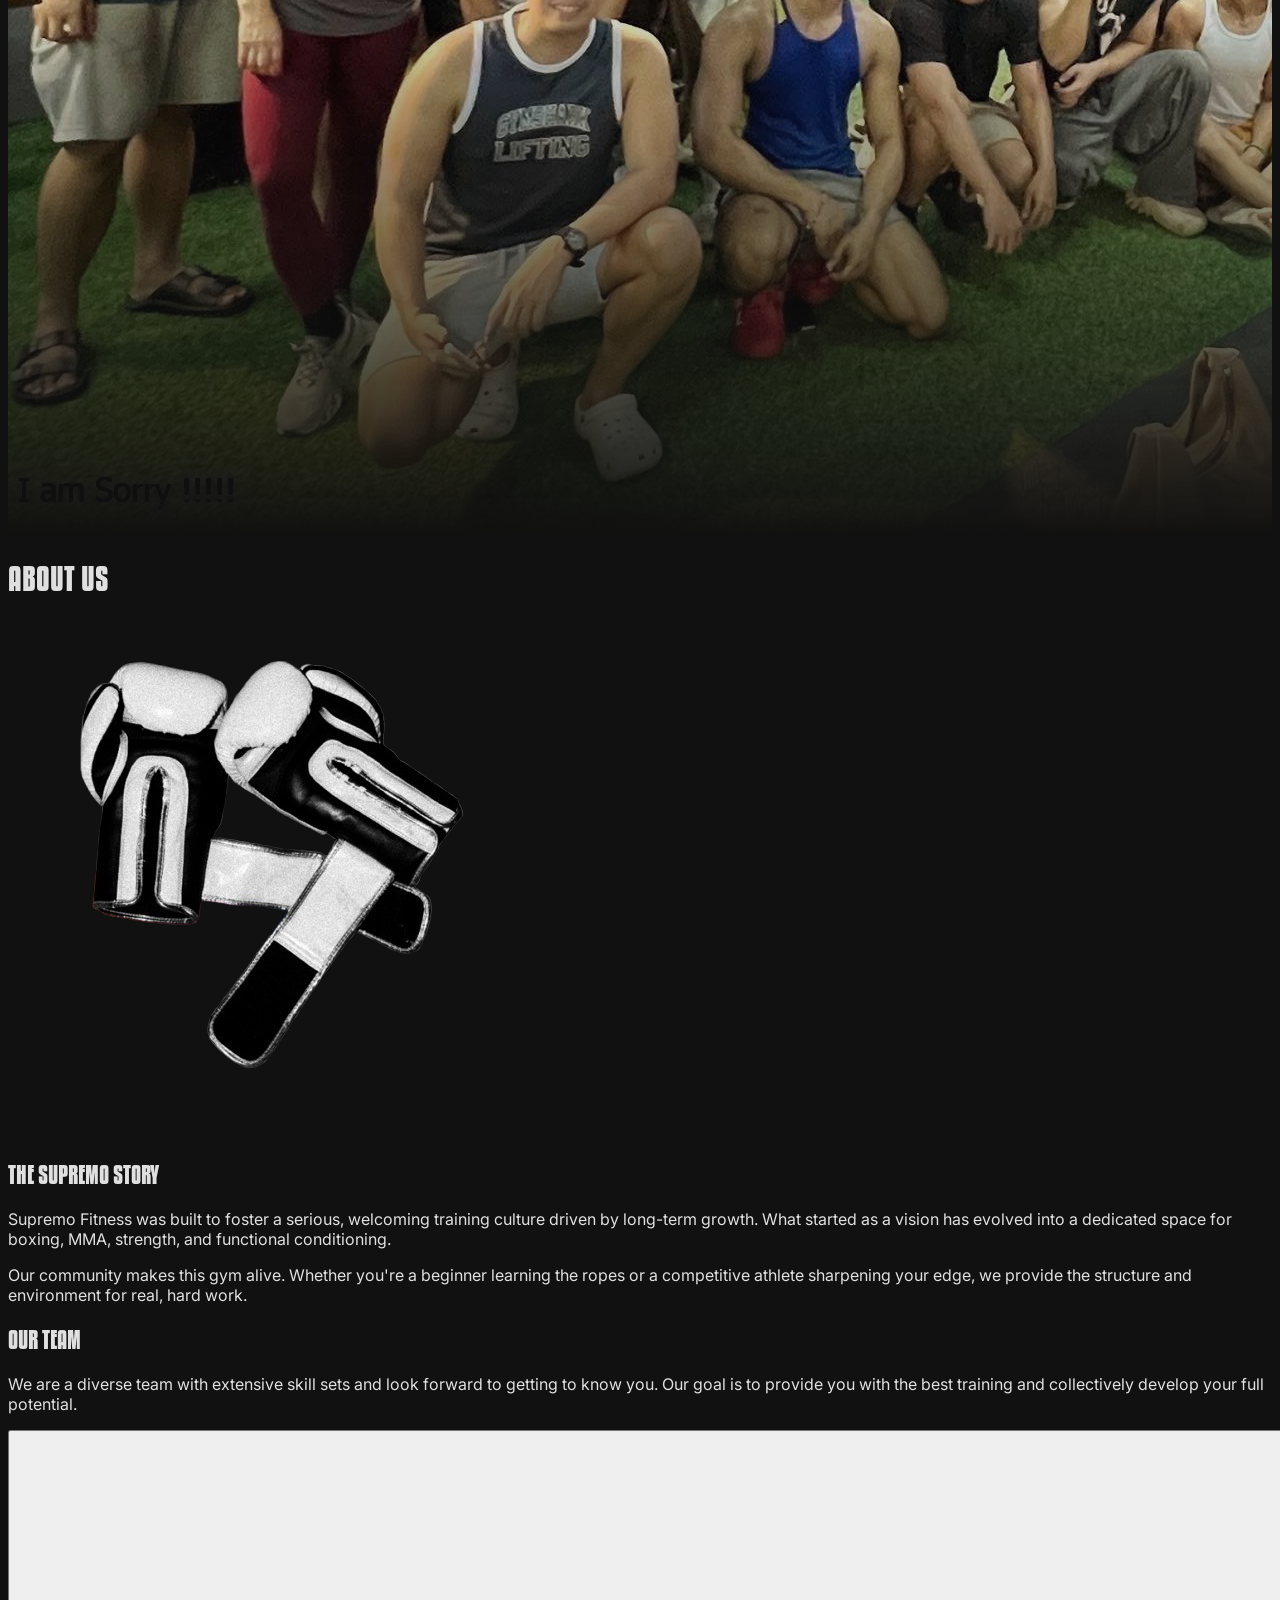
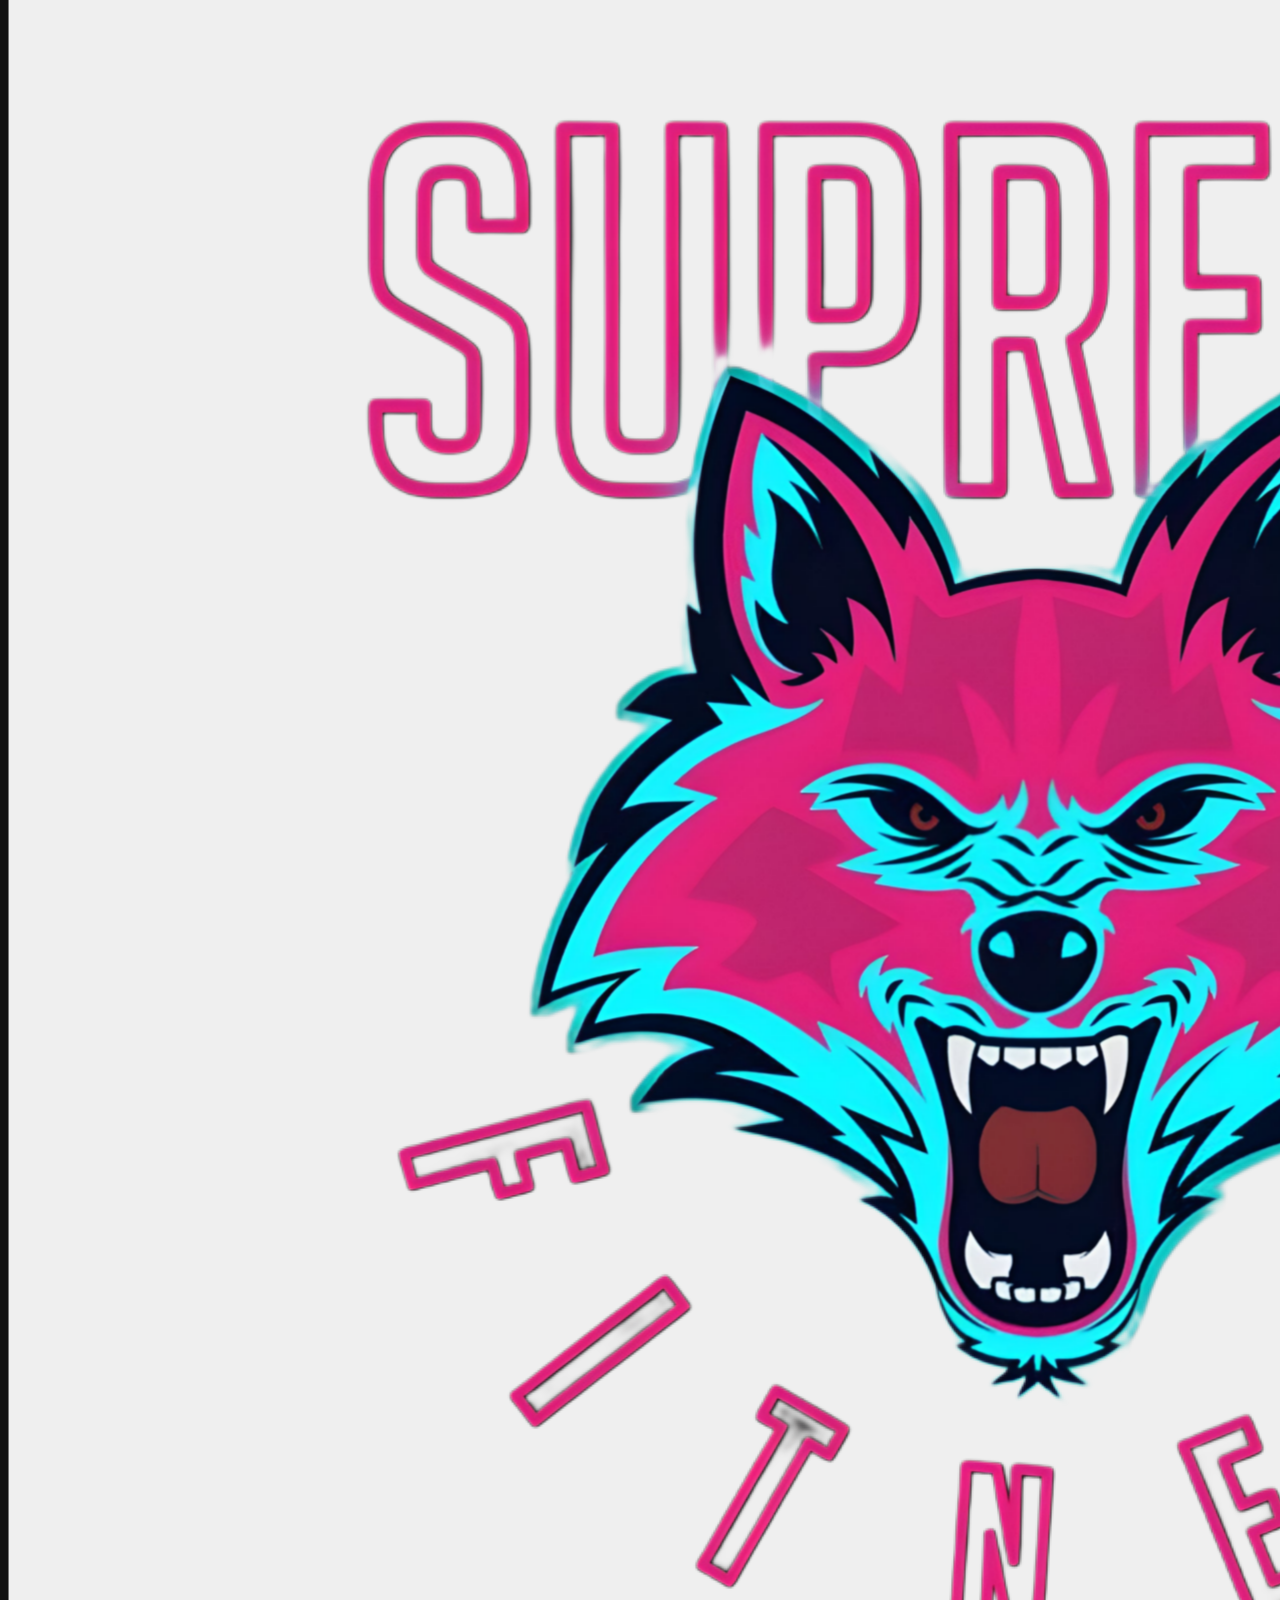
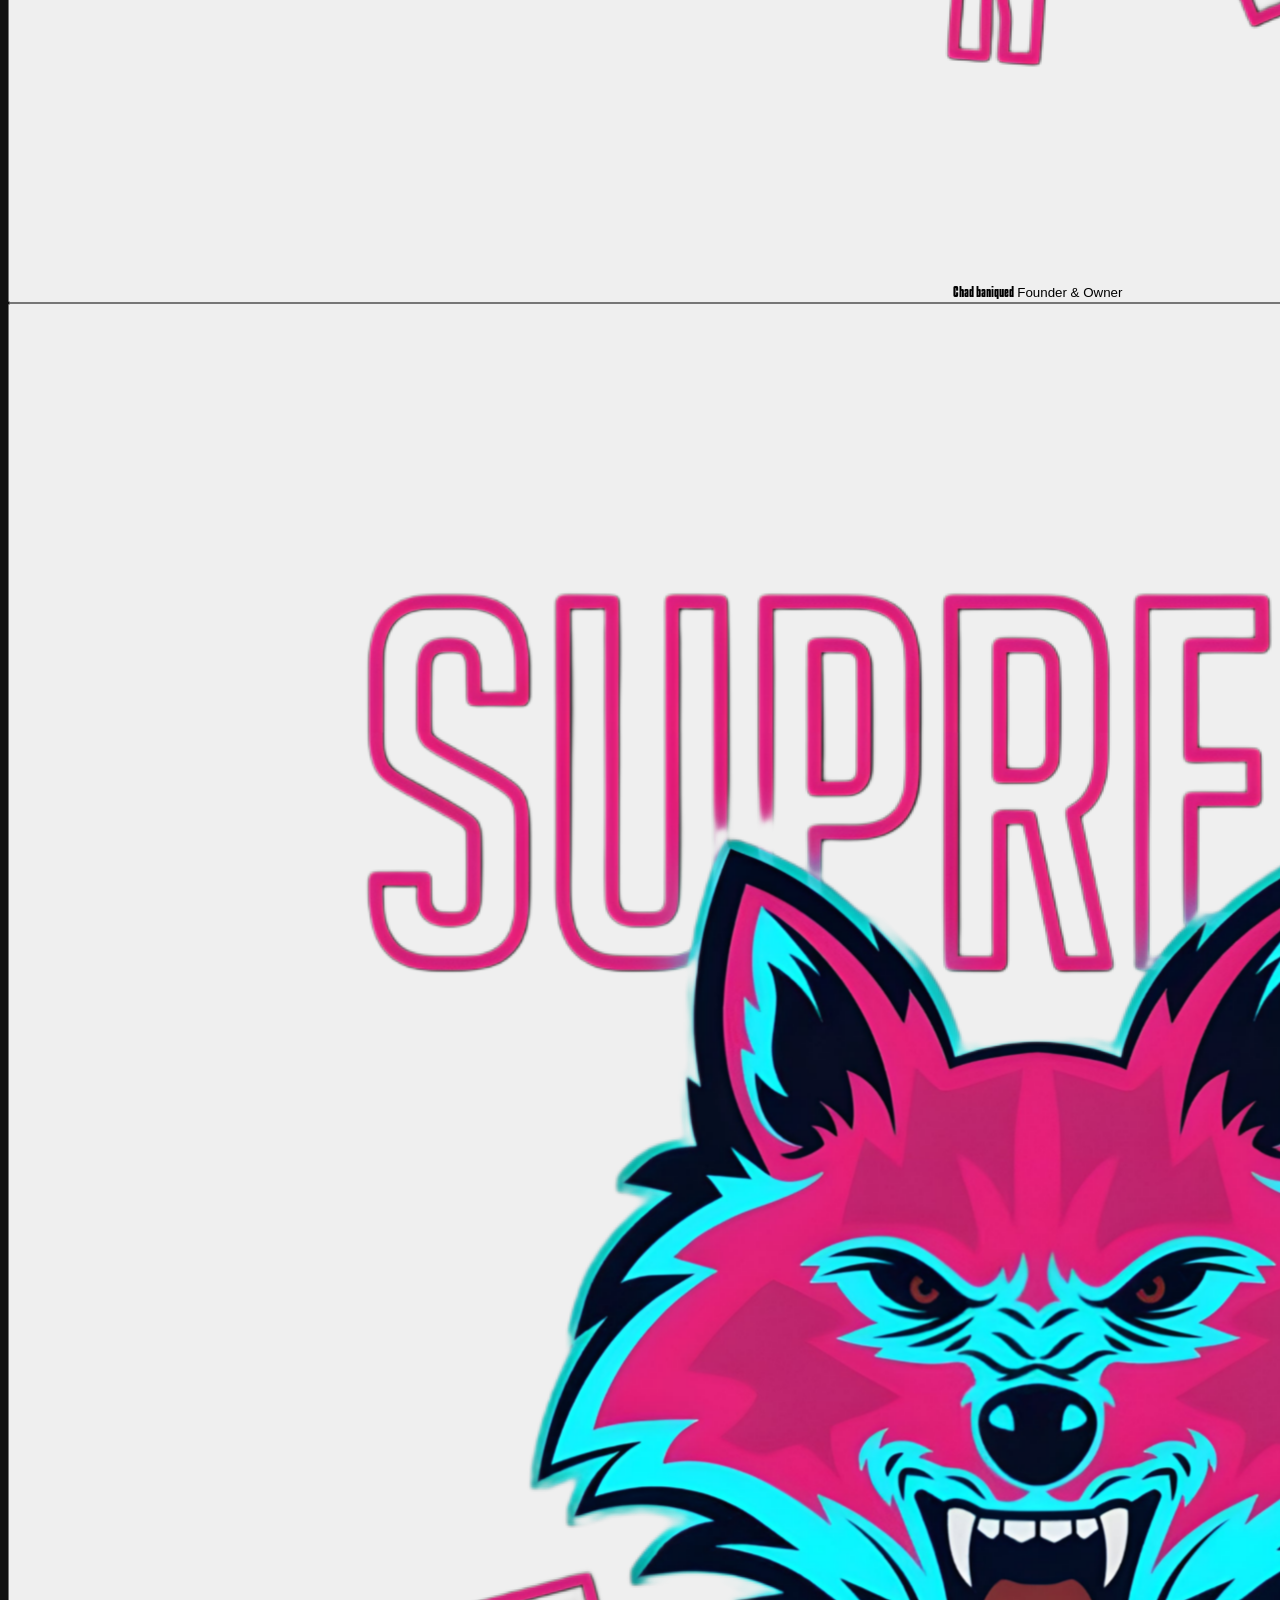
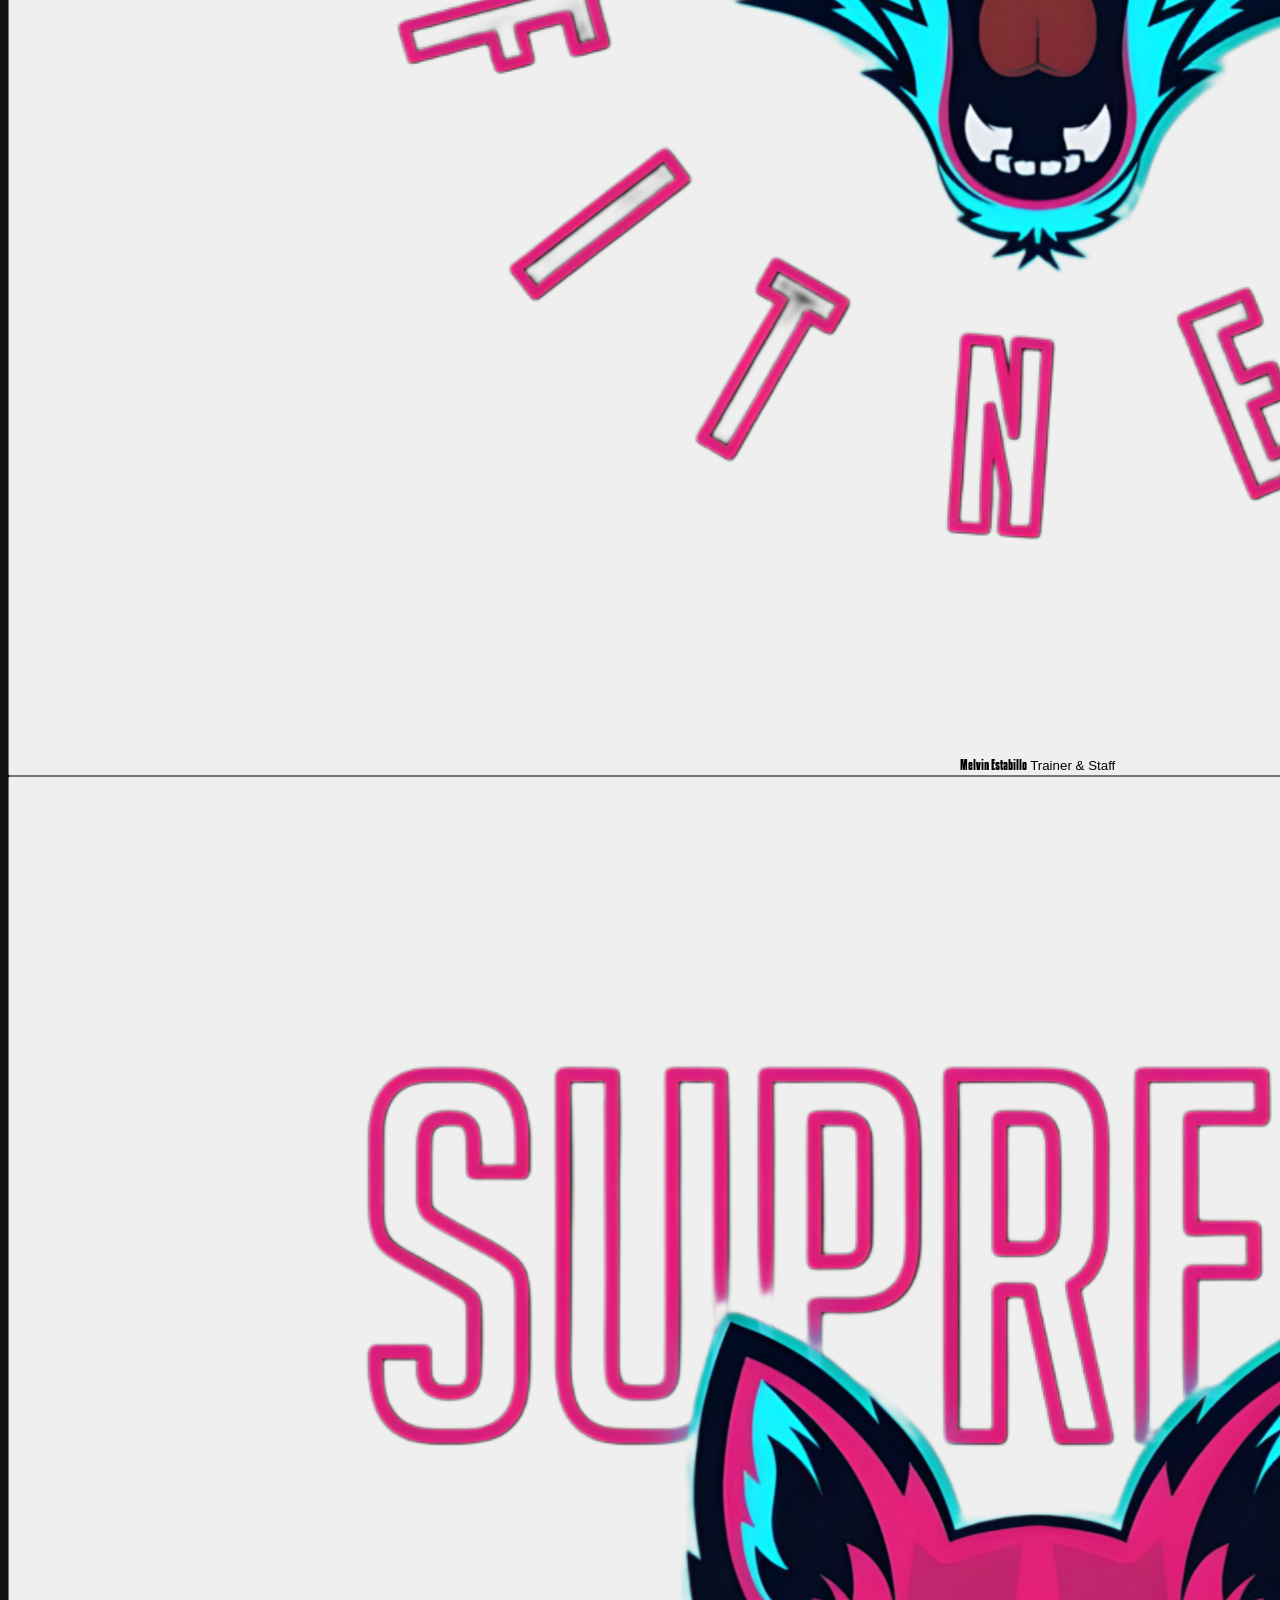
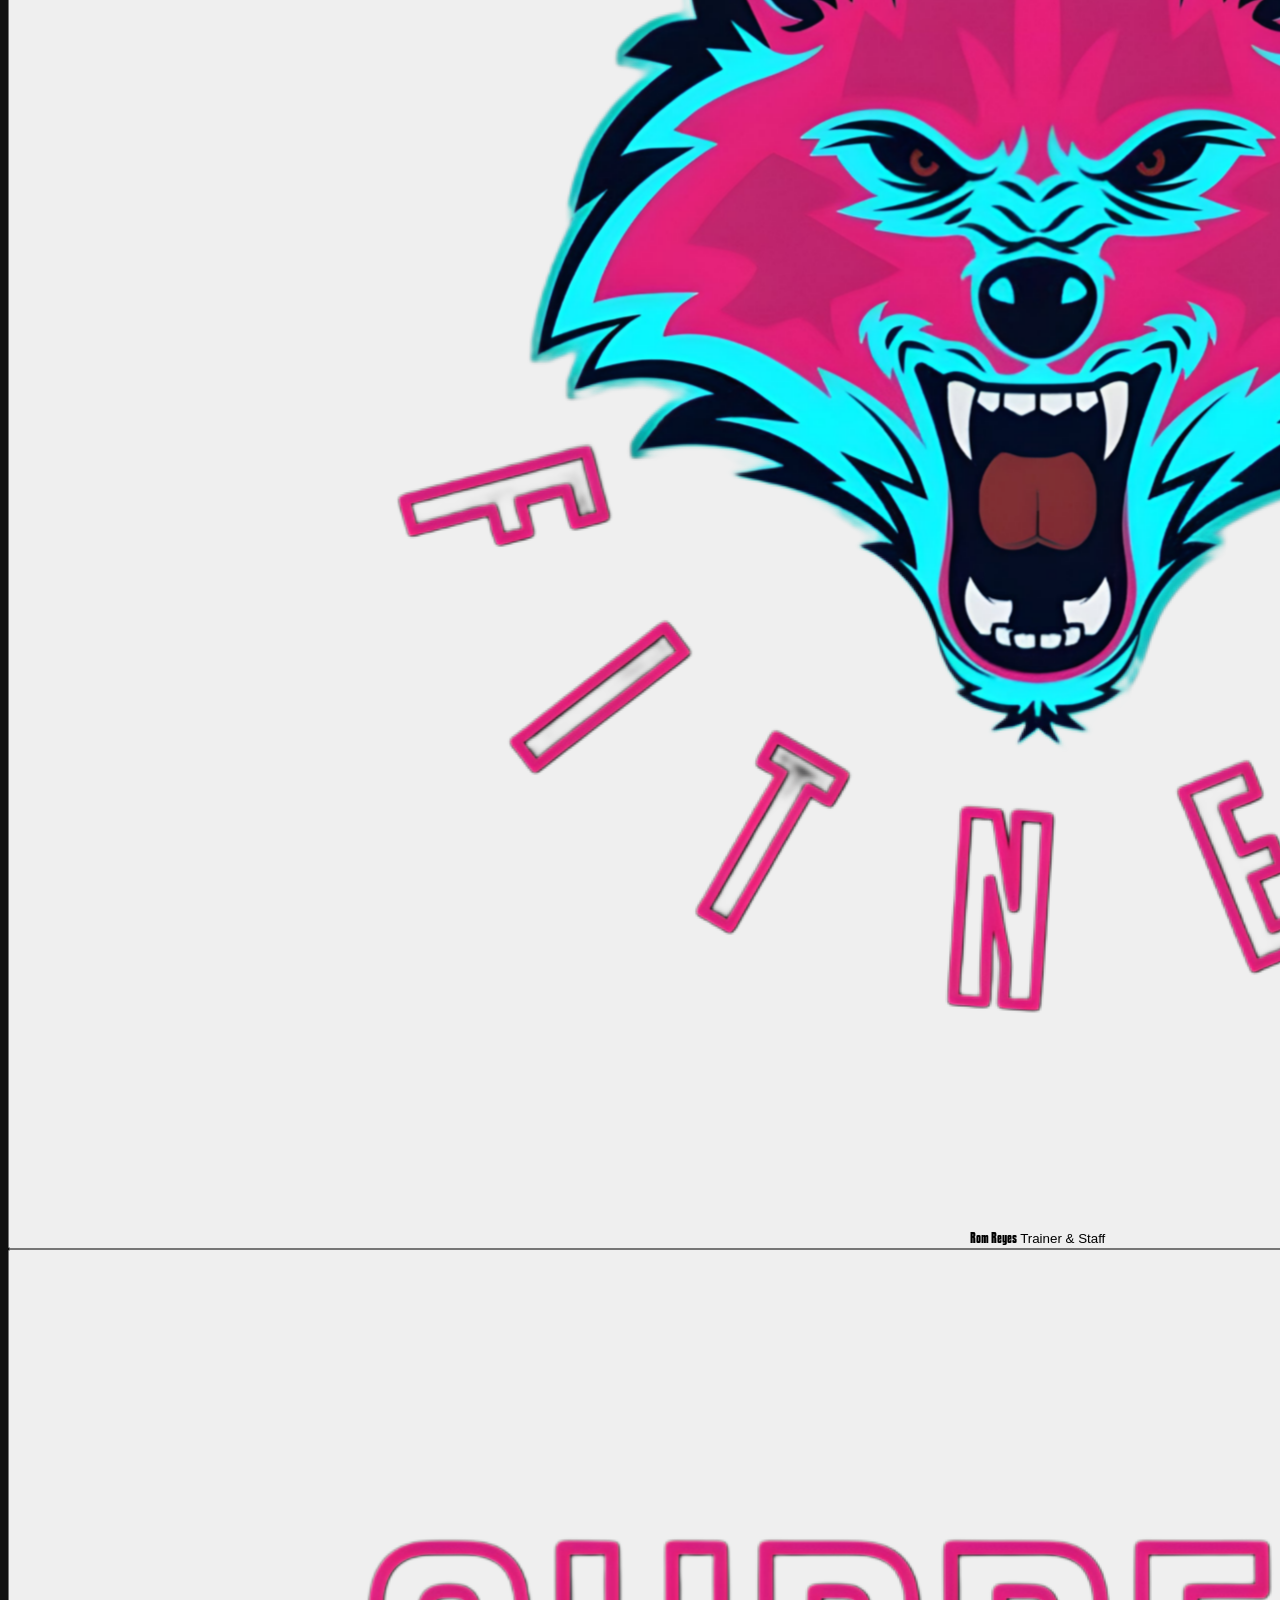
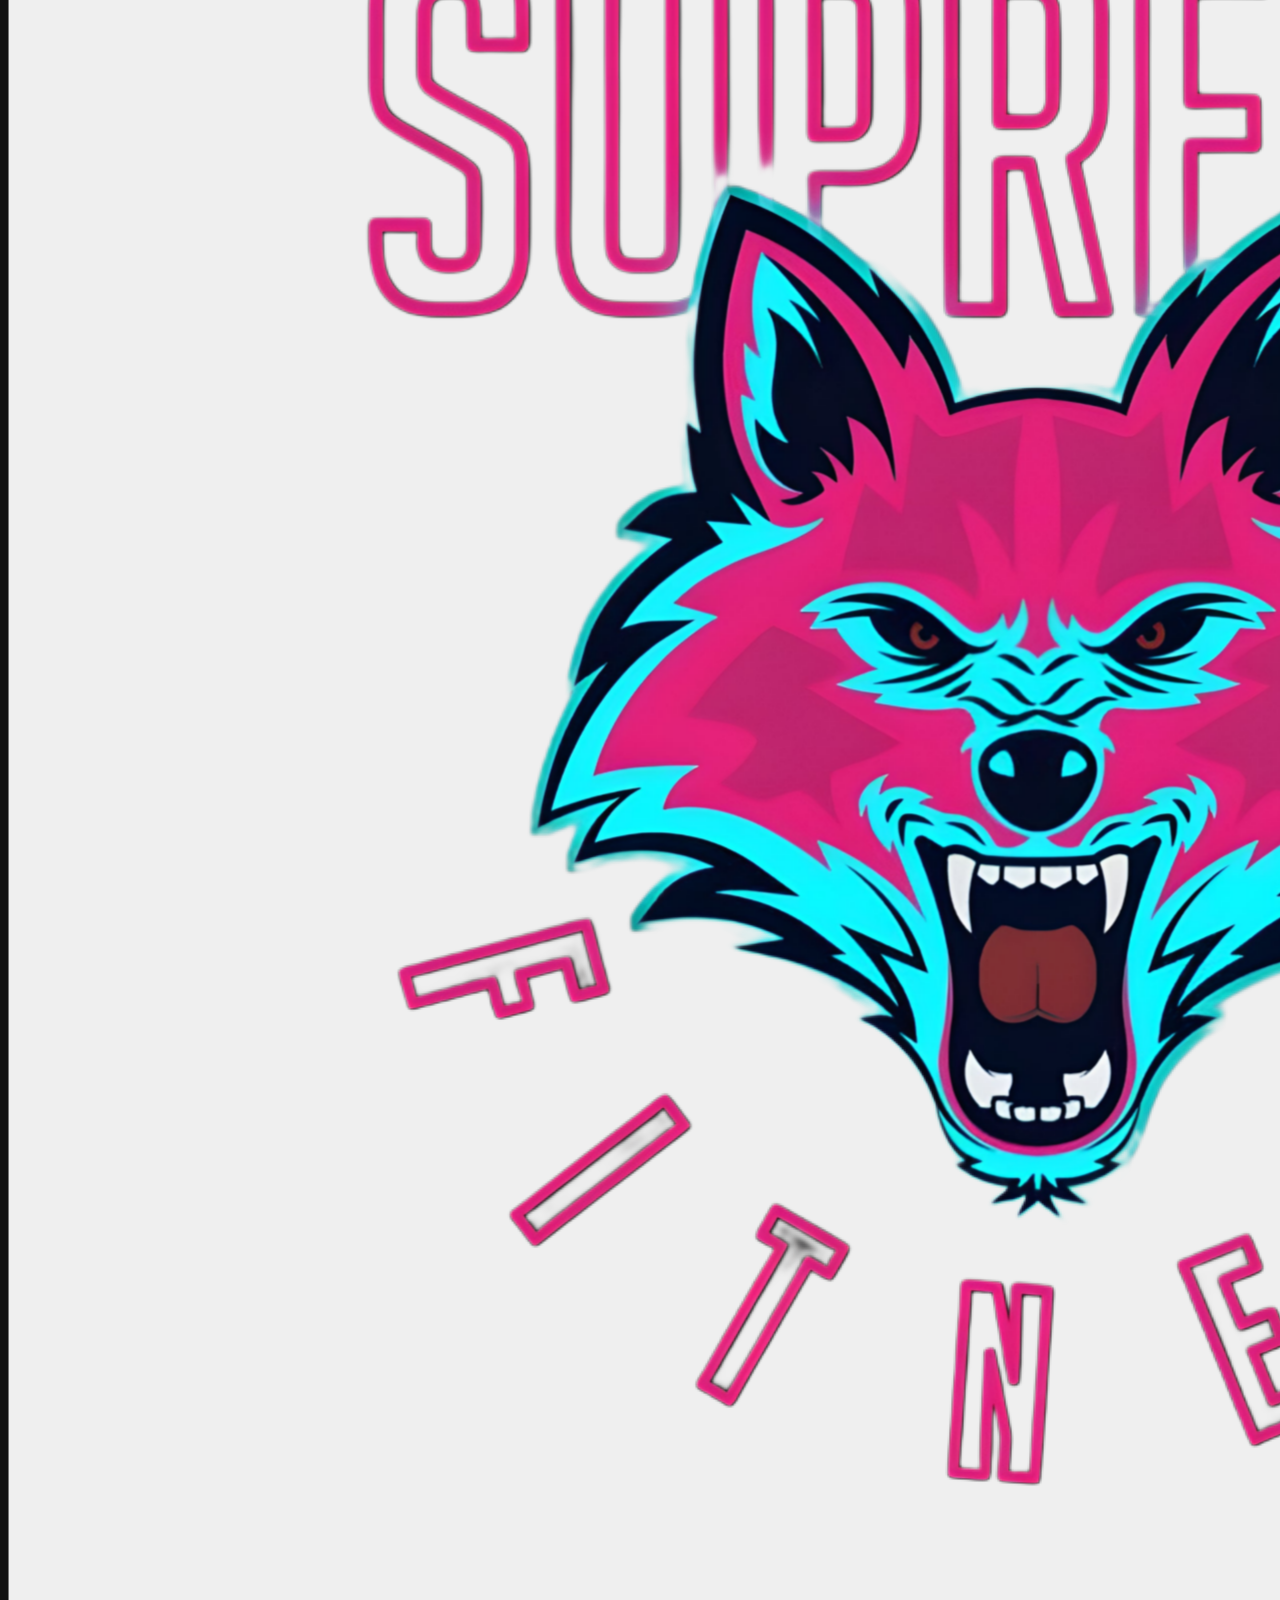
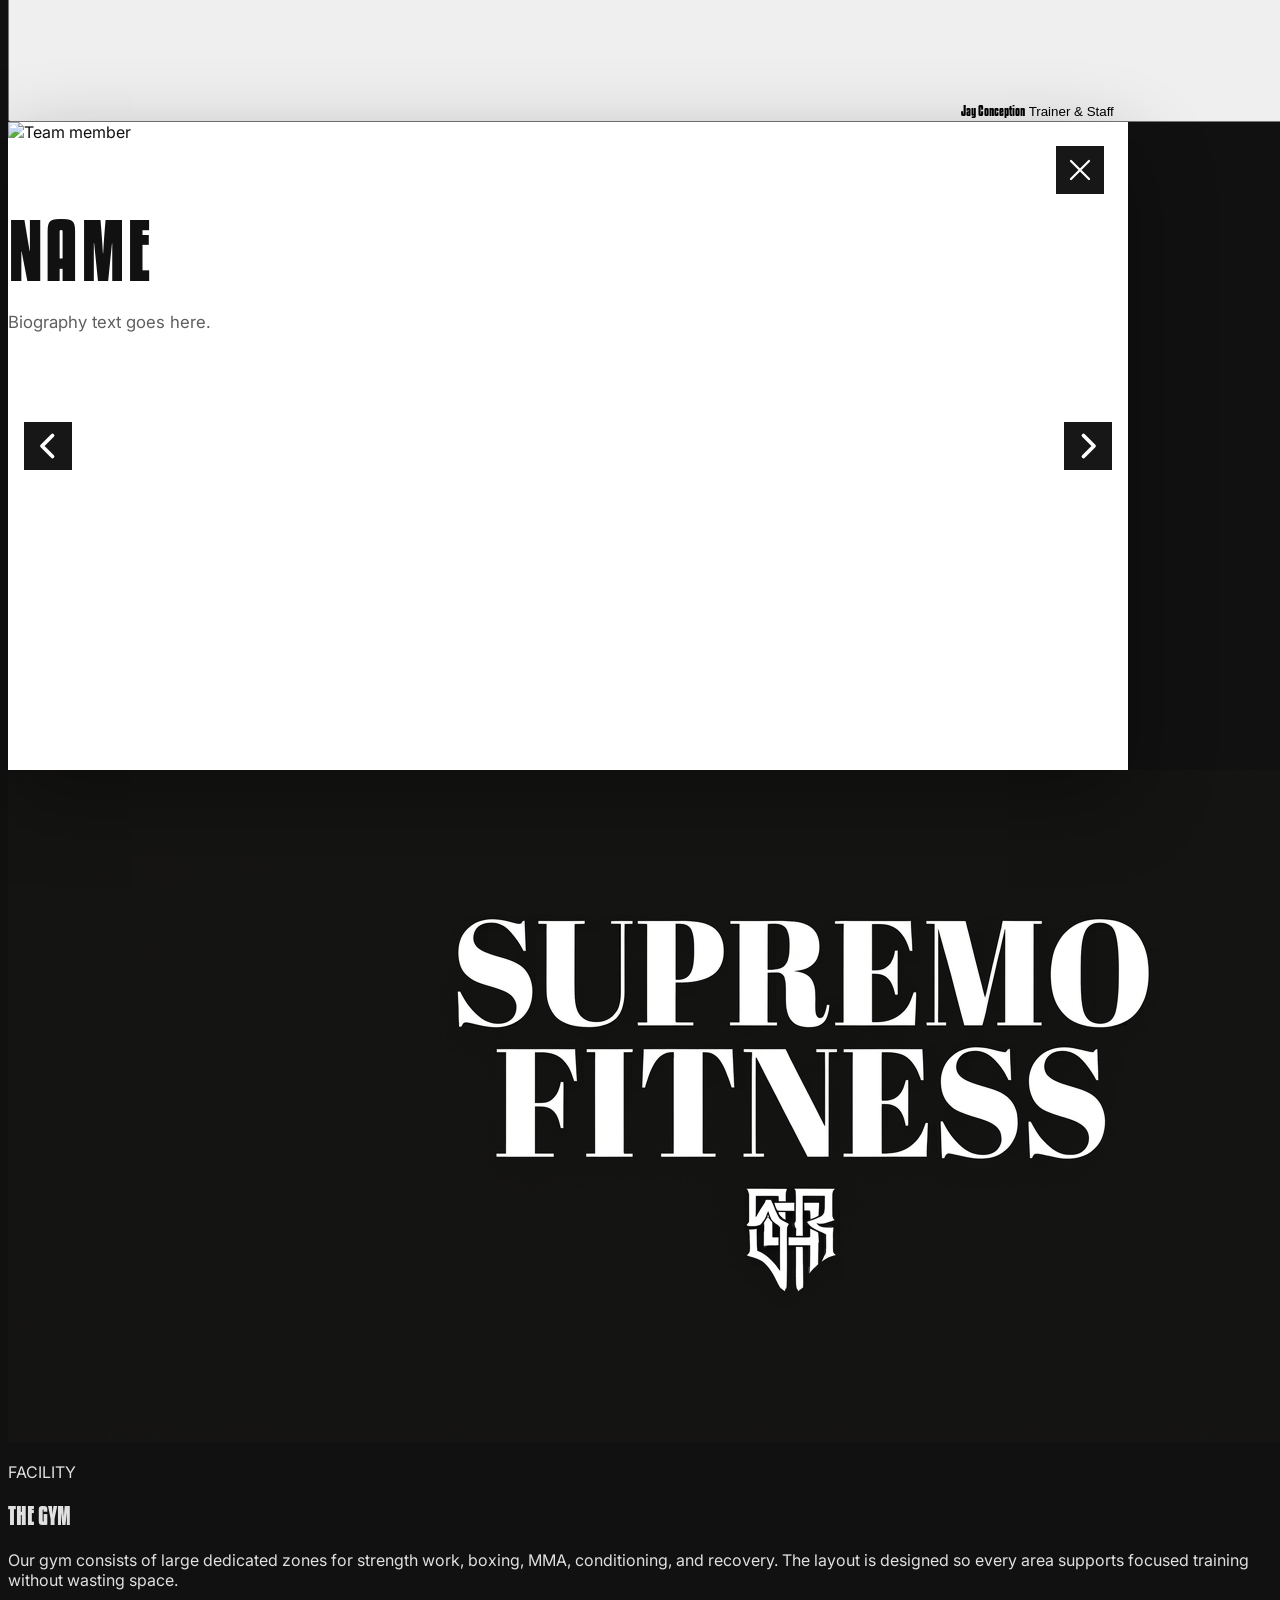
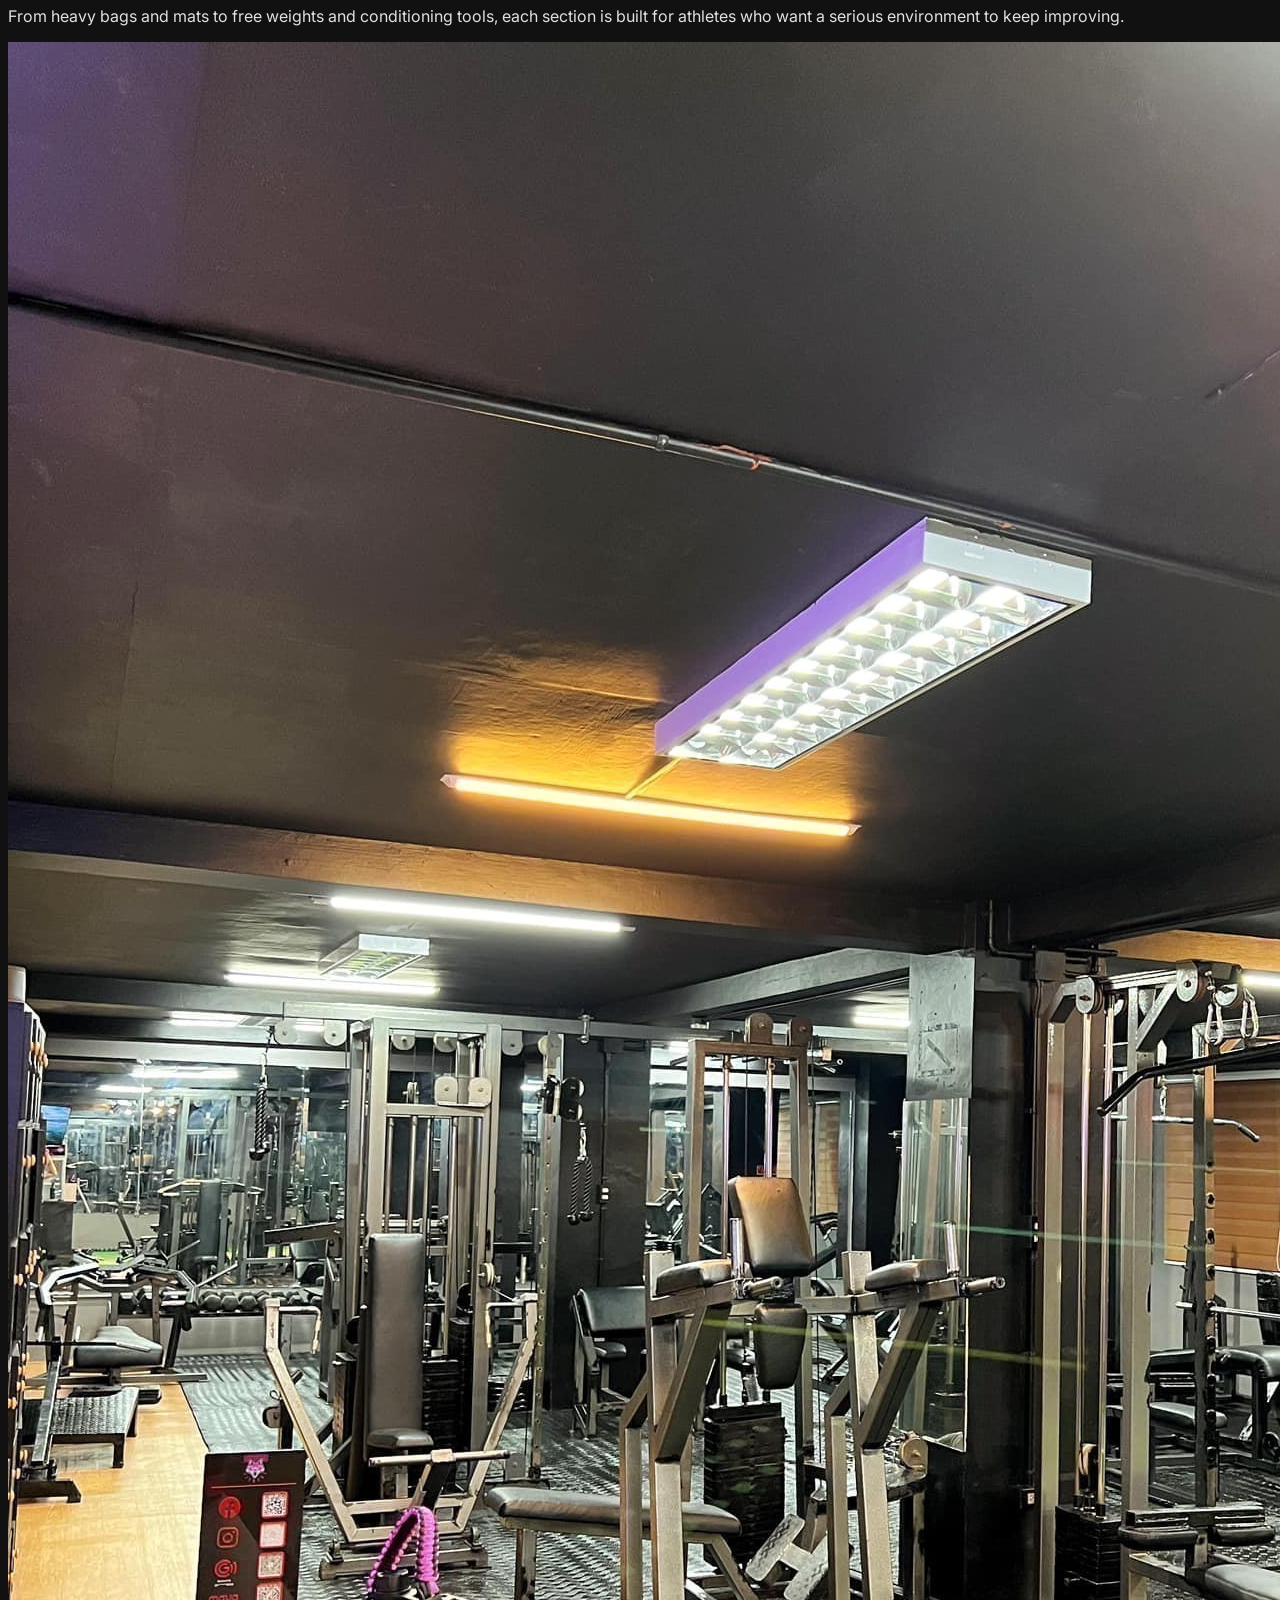
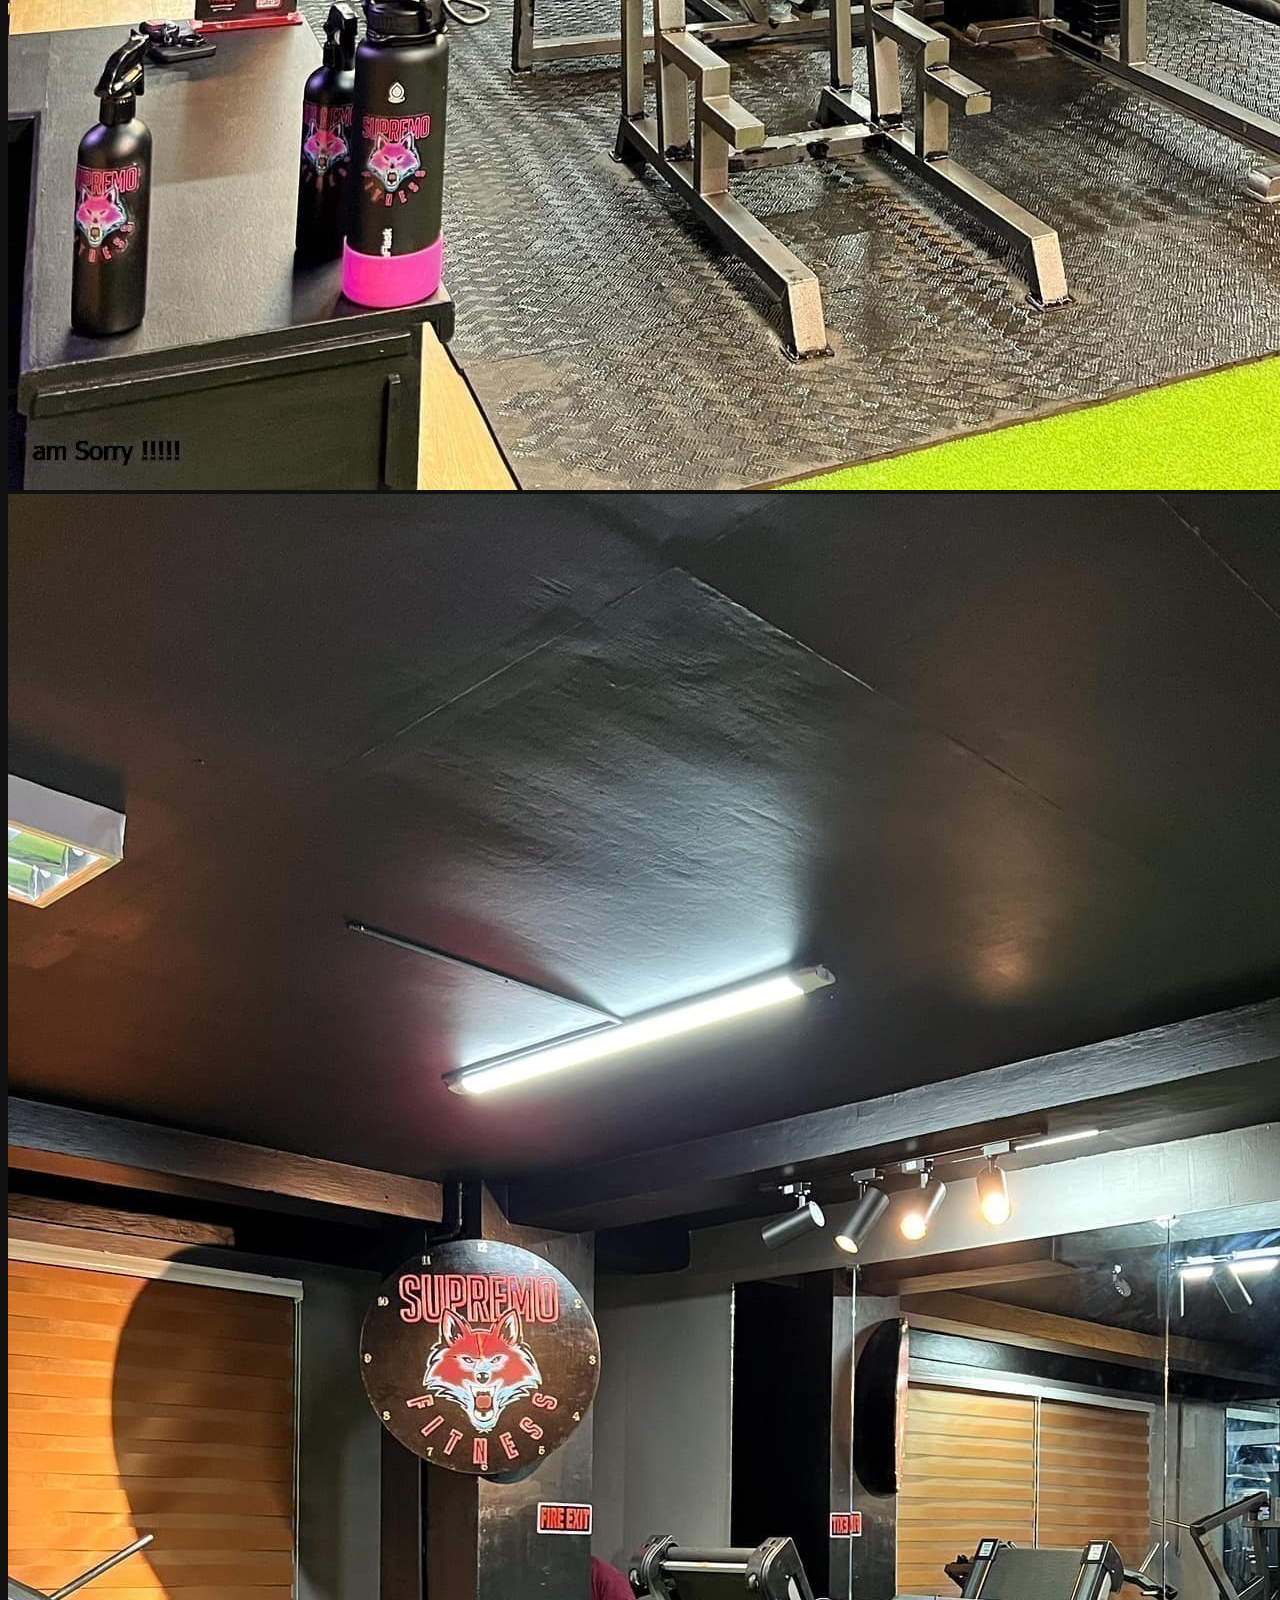
==== commit f9793a24: "update: change the color and give more highlights" ====
--- a/about.html
+++ b/about.html
@@ -4,6 +4,7 @@
     <meta charset="UTF-8" />
     <meta name="viewport" content="width=device-width, initial-scale=1.0" />
     <title>About Us | Supremo Fitness</title>
+    <link rel="icon" type="image/png" href="img/logo1.png" />
 
     <script src="https://cdn.tailwindcss.com"></script>
 
@@ -41,16 +42,17 @@
         >
           <a
             href="index.html"
-            class="flex items-center gap-3 hover:text-gray-300 transition-colors z-50 drop-shadow-[0_2px_4px_rgba(0,0,0,0.8)]"
+            class="flex items-center gap-2 hover:text-gray-300 transition-colors z-50 drop-shadow-[0_2px_4px_rgba(0,0,0,0.8)]"
           >
             <img
-              src="img/logo.png"
+              src="img/logo1.png"
               alt="Logo"
-              class="w-10 md:w-12 h-auto object-contain"
+              class="w-12 h-12 md:w-14 md:h-14 object-contain scale-110"
             />
-            <span
-              class="font-kenyan text-2xl md:text-3xl tracking-widest uppercase whitespace-nowrap mt-1[text-shadow:_0_2px_8px_rgb(0_0_0_/_1)]"
-              >SUPREMO FITNESS</span
+            <img
+              src="img/text.png"
+              alt="Supremo Fitness"
+              class="h-10 md:h-12 w-auto object-contain"
             >
           </a>
         </div>
@@ -58,18 +60,18 @@
           class="hidden lg:flex flex-1 justify-end items-center h-full space-x-12 pr-6 md:pr-16 xl:pr-24">
           <a
             href="index.html#classes"
-            class="font-sans text-[15px] font-bold tracking-[0.1em] uppercase text-white hover:text-gray-300 transition-colors"
-            >Classes</a
+            class="navbar-pulse-link font-sans text-[15px] font-bold tracking-[0.1em] uppercase text-white transition-colors duration-200"
+            ><span>Classes</span></a
           >
           <a
             href="pricing.html"
-            class="font-sans text-[15px] font-bold tracking-[0.1em] uppercase text-white hover:text-gray-300 transition-colors"
-            >Pricing</a
+            class="navbar-pulse-link font-sans text-[15px] font-bold tracking-[0.1em] uppercase text-white transition-colors duration-200"
+            ><span>Pricing</span></a
           >
           <a
             href="about.html"
-            class="font-sans text-[15px] font-bold tracking-[0.1em] uppercase text-white hover:text-gray-300 transition-colors"
-            >About Us</a
+            class="navbar-pulse-link font-sans text-[15px] font-bold tracking-[0.1em] uppercase text-white transition-colors duration-200"
+            ><span>About Us</span></a
           >
         </nav>
 
@@ -98,23 +100,23 @@
         >
           <a
             href="index.html"
-            class="font-sans text-sm font-bold tracking-[0.1em] uppercase text-white hover:text-gray-300 block w-full text-center transition-colors"
-            >Home</a
+            class="navbar-pulse-link block w-full text-center font-sans text-sm font-bold tracking-[0.1em] uppercase text-white transition-colors duration-200"
+            ><span>Home</span></a
           >
           <a
             href="index.html#classes"
-            class="font-sans text-sm font-bold tracking-[0.1em] uppercase text-white hover:text-gray-300 block w-full text-center transition-colors"
-            >Classes</a
+            class="navbar-pulse-link block w-full text-center font-sans text-sm font-bold tracking-[0.1em] uppercase text-white transition-colors duration-200"
+            ><span>Classes</span></a
           >
           <a
             href="pricing.html"
-            class="font-sans text-sm font-bold tracking-[0.1em] uppercase text-white hover:text-gray-300 block w-full text-center transition-colors"
-            >Pricing</a
+            class="navbar-pulse-link block w-full text-center font-sans text-sm font-bold tracking-[0.1em] uppercase text-white transition-colors duration-200"
+            ><span>Pricing</span></a
           >
           <a
             href="about.html"
-            class="font-sans text-sm font-bold tracking-[0.1em] uppercase text-white hover:text-gray-300 block w-full text-center transition-colors"
-            >About Us</a
+            class="navbar-pulse-link block w-full text-center font-sans text-sm font-bold tracking-[0.1em] uppercase text-white transition-colors duration-200"
+            ><span>About Us</span></a
           >
 </div>
     </header>
@@ -194,7 +196,7 @@
       <div class="w-full px-8 md:px-16 xl:px-24 relative z-10">
         <div class="text-center mb-20 md:mb-32 flex flex-col items-center">
           <h2 class="font-kenyan text-6xl md:text-8xl lg:text-[9rem] uppercase tracking-wider leading-[0.85] text-white drop-shadow-lg mb-8">
-            OUR TEAM
+            OUR <span class="text-[#ff4da6]">TEAM</span>
           </h2>
           <p class="text-center text-gray-300 text-sm md:text-xl leading-relaxed font-sans max-w-4xl font-medium drop-shadow-md">
             We are a diverse team with extensive skill sets and look forward to
--- a/style.css
+++ b/style.css
@@ -24,6 +24,81 @@
 .hero-grayscale {
   filter: grayscale(100%) contrast(120%) brightness(80%);
   object-fit: cover;
+}
+
+.navbar-pulse-link {
+  position: relative;
+  z-index: 0;
+  isolation: isolate;
+  display: inline-flex;
+  align-items: center;
+  justify-content: center;
+  overflow: hidden;
+  padding: 0.5rem 0.75rem;
+  transition: color 0.2s ease;
+}
+
+.navbar-pulse-link.block {
+  display: flex;
+  width: 100%;
+}
+
+.navbar-pulse-link > span {
+  position: relative;
+  z-index: 1;
+}
+
+.navbar-pulse-link::before {
+  content: "";
+  position: absolute;
+  inset: 0;
+  z-index: 0;
+  background-color: #ec168c;
+  opacity: 0;
+  transform: scale(0);
+  transition:
+    opacity 0.2s ease,
+    transform 0.2s ease;
+}
+
+.navbar-pulse-link:hover,
+.navbar-pulse-link:focus-visible {
+  color: #111111;
+}
+
+.navbar-pulse-link:hover::before,
+.navbar-pulse-link:focus-visible::before {
+  opacity: 1;
+  transform: scale(1);
+  animation: pulseAnimation60 0.8s infinite;
+}
+
+@keyframes pulseAnimation60 {
+  0% {
+    transform: scale(0.8);
+    opacity: 0.6;
+  }
+  50% {
+    transform: scale(1.2);
+    opacity: 1;
+  }
+  100% {
+    transform: scale(0.8);
+    opacity: 0.6;
+  }
+}
+
+@media (prefers-reduced-motion: reduce) {
+  .navbar-pulse-link::before {
+    transition: none;
+  }
+
+  .navbar-pulse-link:hover::before,
+  .navbar-pulse-link:focus-visible::before {
+    animation: none;
+    transform: scale(1);
+    opacity: 1;
+  }
 }
 
 .bg-grayscale {
